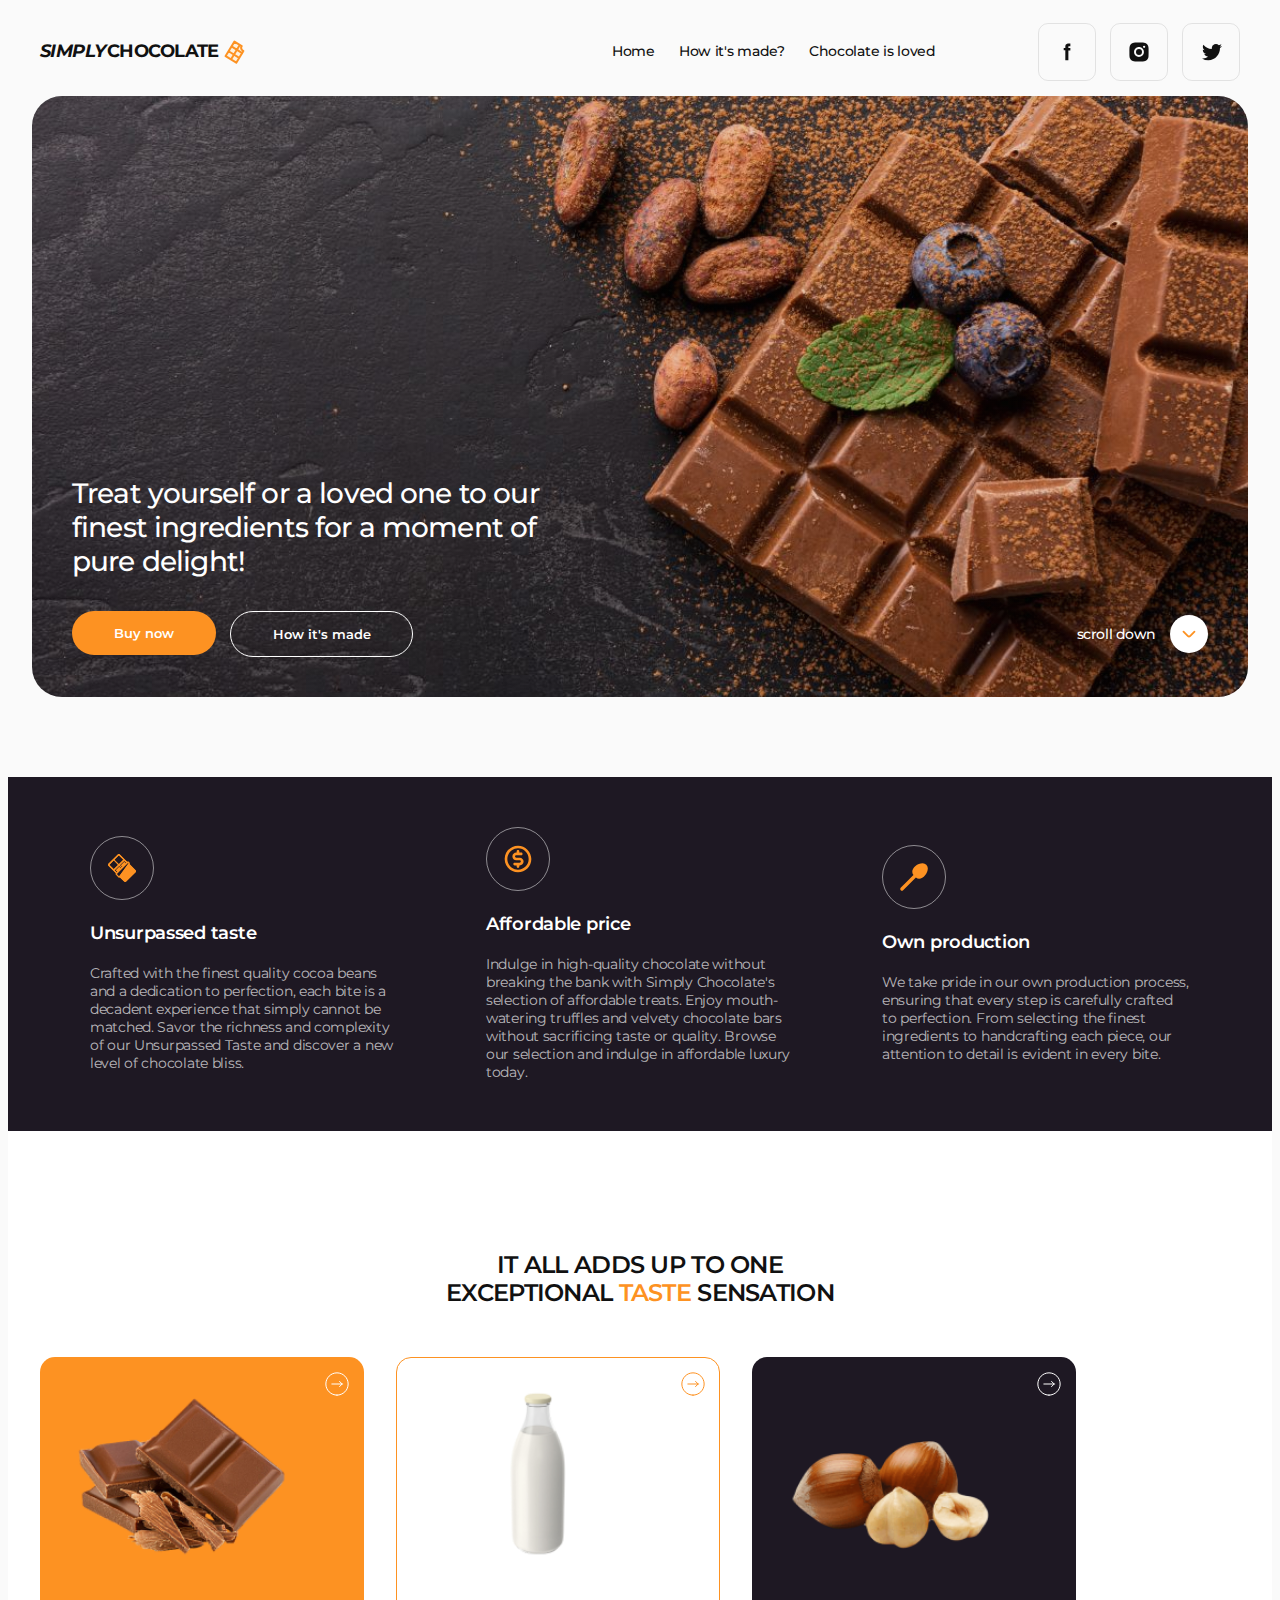
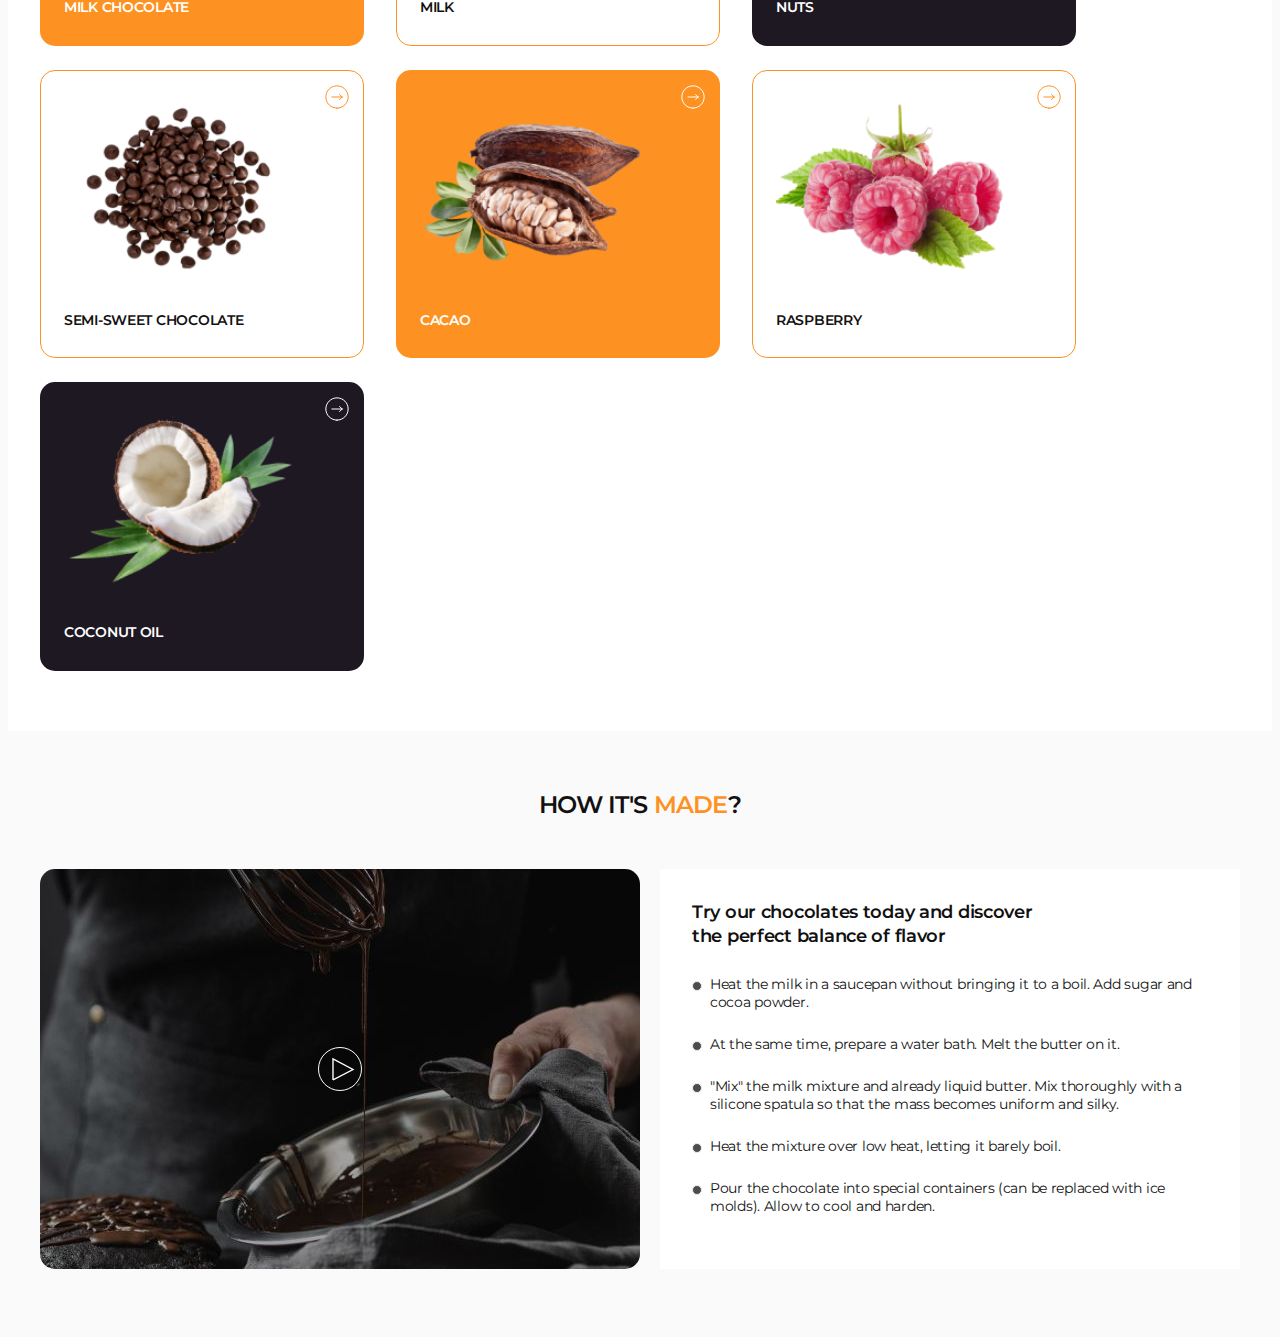
==== index.html @ 8a622598 "made section done" ====
<!DOCTYPE html>
<html lang="en">
  <head>
    <meta charset="UTF-8" />
    <meta name="viewport" content="width=device-width, initial-scale=1.0" />
    <meta
      name="description"
      content="Treat yourself or a loved one to our finest ingredients for a moment of pure delight!" />
    <link
      rel="shortcut icon"
      href="./images/chocolate.png"
      type="image/x-icon" />
    <title>Document</title>
    <link rel="preconnect" href="https://fonts.googleapis.com" />
    <link rel="preconnect" href="https://fonts.gstatic.com" crossorigin />
    <link
      href="https://fonts.googleapis.com/css2?family=Montserrat:ital,wght@0,400;0,500;0,600;0,700;1,700&family=Raleway:wght@700&family=Roboto:wght@400;500;700&display=swap"
      rel="stylesheet" />
    <link
      rel="stylesheet"
      href="https://cdnjs.cloudflare.com/ajax/libs/modern-normalize/2.0.0/modern-normalize.min.css"
      integrity="sha512-4xo8blKMVCiXpTaLzQSLSw3KFOVPWhm/TRtuPVc4WG6kUgjH6J03IBuG7JZPkcWMxJ5huwaBpOpnwYElP/m6wg=="
      crossorigin="anonymous"
      referrerpolicy="no-referrer" />
    <link rel="stylesheet" href="./css/styles.css" />
  </head>
  <body>
    <!-- Header -->
    <header>
      <div class="header container">
        <nav class="nav">
          <a href="./index.html" class="logo">
            <span class="logo-accent">SIMPLY</span> CHOCOLATE
            <svg class="logo-icon" width="24" height="24">
              <use href="./images/icons.svg#icon-logo"></use>
            </svg>
          </a>

          <ul class="nav-list">
            <li class="nav-item">
              <a class="nav-link" href="./index.html">Home</a>
            </li>
            <li class="nav-item">
              <a class="nav-link" href="#made">How it's made?</a>
            </li>
            <li class="nav-item">
              <a class="nav-link" href="#reviews">Chocolate is loved</a>
            </li>
          </ul>
        </nav>
        <button
          class="burger-btn"
          type="button"
          aria-label="Mobile menu button">
          <svg class="burger-icon" width="28" height="28">
            <use href="./images/icons.svg#icon-burger"></use>
          </svg>
        </button>
        <ul class="nav-socials">
          <li class="socials-item">
            <a class="socials-link" href="http://facebook.com" target="_blank">
              <svg class="socials-icon" width="24" height="24">
                <use href="./images/icons.svg#icon-facebook"></use>
              </svg>
            </a>
          </li>
          <li class="socials-item">
            <a class="socials-link" href="http://instagram.com" target="_blank"
              ><svg class="socials-icon" width="24" height="24">
                <use href="./images/icons.svg#icon-instagram"></use>
              </svg>
            </a>
          </li>
          <li class="socials-item">
            <a class="socials-link" href="http://x.com" target="_blank"
              ><svg class="socials-icon" width="24" height="24">
                <use href="./images/icons.svg#icon-twitter"></use>
              </svg>
            </a>
          </li>
        </ul>
      </div>
    </header>

    <!-- Main content -->
    <main>
      <!-- Hero section -->
      <section class="hero">
        <div class="hero-container container">
          <h1 class="hero-title">
            Treat yourself or a loved one to our finest ingredients for a moment
            of pure delight!
          </h1>
          <div class="hero-buttons-wrapper">
            <ul class="buttons-list">
              <li>
                <button class="orange-button" type="button">Buy now</button>
              </li>
              <li>
                <button class="grey-button" type="button">How it's made</button>
              </li>
            </ul>
            <button class="scroll-button" type="button">
              scroll down
              <span class="scroll-down-icon">
                <svg class="icon-arrow" width="22" height="22">
                  <use
                    href="./images/icons.svg#icon-fi-rr-angle-small-left"></use>
                </svg>
              </span>
            </button>
          </div>
        </div>
      </section>
      <!-- Benefits -->
      <section class="benefits">
        <div class="container">
          <h2 class="visually-hidden">Benefits</h2>
          <ul class="benefits-list">
            <li class="benefits-item">
              <div class="benefits-wrapper">
                <svg class="benefits-icon" width="32" height="32">
                  <use href="./images/icons.svg#icon-chocolate"></use>
                </svg>
              </div>
              <h3 class="benefits-title">Unsurpassed taste</h3>
              <p class="benefits-text">
                Crafted with the finest quality cocoa beans and a dedication to
                perfection, each bite is a decadent experience that simply
                cannot be matched. Savor the richness and complexity of our
                Unsurpassed Taste and discover a new level of chocolate bliss.
              </p>
            </li>
            <li class="benefits-item">
              <div class="benefits-wrapper">
                <svg class="benefits-icon" width="32" height="32">
                  <use href="./images/icons.svg#icon-coin"></use>
                </svg>
              </div>
              <h3 class="benefits-title">Affordable price</h3>
              <p class="benefits-text">
                Indulge in high-quality chocolate without breaking the bank with
                Simply Chocolate's selection of affordable treats. Enjoy
                mouth-watering truffles and velvety chocolate bars without
                sacrificing taste or quality. Browse our selection and indulge
                in affordable luxury today.
              </p>
            </li>
            <li class="benefits-item">
              <div class="benefits-wrapper">
                <svg class="benefits-icon" width="32" height="32">
                  <use href="./images/icons.svg#icon-spoon"></use>
                </svg>
              </div>
              <h3 class="benefits-title">Own production</h3>
              <p class="benefits-text">
                We take pride in our own production process, ensuring that every
                step is carefully crafted to perfection. From selecting the
                finest ingredients to handcrafting each piece, our attention to
                detail is evident in every bite.
              </p>
            </li>
          </ul>
        </div>
      </section>
      <!-- Ingridients -->
      <section class="ingridients section">
        <div class="container">
          <h2 class="section-title">
            It all adds up to one exceptional
            <span class="accent">taste</span> sensation
          </h2>
          <ul class="ingridients-list">
            <li class="ingridients-item">
              <svg class="arrow-icon" width="24" height="24">
                <use href="./images/icons.svg#icon-arrow"></use>
              </svg>
              <picture>
                <source
                  media="(min-width: 1200px)"
                  srcset="
                    ./images/ingridients/img-1_desk.png    1x,
                    ./images/ingridients/img-1_desk@2x.png 2x
                  " />
                <source
                  media="(max-width: 1199px)"
                  srcset="
                    ./images/ingridients/img-1_mob_tab.png    1x,
                    ./images/ingridients/img-1_mob_tab@2x.png 2x
                  " />
                <img
                  class="ingridients-img"
                  src="./images/ingridients/img-1_mob_tab.png"
                  width="236"
                  height="176"
                  alt="milk-chocolate" />
              </picture>
              <p class="ingridients-text">MILK CHOCOLATE</p>
            </li>

            <li class="ingridients-item">
              <svg class="arrow-icon" width="24" height="24">
                <use href="./images/icons.svg#icon-arrow"></use>
              </svg>
              <picture>
                <source
                  media="(min-width: 1200px)"
                  srcset="
                    ./images/ingridients/img-2_desk.png    1x,
                    ./images/ingridients/img-2_desk@2x.png 2x
                  " />
                <source
                  media="(max-width: 1199px)"
                  srcset="
                    ./images/ingridients/img-2_mob_tab.png    1x,
                    ./images/ingridients/img-2_mob_tab@2x.png 2x
                  " />
                <img
                  class="ingridients-img"
                  src="./images/ingridients/img-2_mob_tab.png"
                  width="236"
                  height="176"
                  alt="milk" />
              </picture>
              <p class="ingridients-text">MILK</p>
            </li>

            <li class="ingridients-item">
              <svg class="arrow-icon" width="24" height="24">
                <use href="./images/icons.svg#icon-arrow"></use>
              </svg>
              <picture>
                <source
                  media="(min-width: 1200px)"
                  srcset="
                    ./images/ingridients/img-3_desk.png    1x,
                    ./images/ingridients/img-3_desk@2x.png 2x
                  " />
                <source
                  media="(max-width: 1199px)"
                  srcset="
                    ./images/ingridients/img-3_mob_tab.png    1x,
                    ./images/ingridients/img-3_mob_tab@2x.png 2x
                  " />
                <img
                  class="ingridients-img"
                  src="./images/ingridients/img-3_mob_tab.png"
                  width="236"
                  height="176"
                  alt="nuts" />
              </picture>
              <p class="ingridients-text">NUTS</p>
            </li>

            <li class="ingridients-item">
              <svg class="arrow-icon" width="24" height="24">
                <use href="./images/icons.svg#icon-arrow"></use>
              </svg>
              <picture>
                <source
                  media="(min-width: 1200px)"
                  srcset="
                    ./images/ingridients/img-4_desk.png    1x,
                    ./images/ingridients/img-4_desk@2x.png 2x
                  " />
                <source
                  media="(max-width: 1199px)"
                  srcset="
                    ./images/ingridients/img-4_mob_tab.png    1x,
                    ./images/ingridients/img-4_mob_tab@2x.png 2x
                  " />
                <img
                  class="ingridients-img"
                  src="./images/ingridients/img-4_mob_tab.png"
                  width="236"
                  height="176"
                  alt="semi-sweet-chocolate" />
              </picture>
              <p class="ingridients-text">SEMI-SWEET CHOCOLATE</p>
            </li>

            <li class="ingridients-item">
              <svg class="arrow-icon" width="24" height="24">
                <use href="./images/icons.svg#icon-arrow"></use>
              </svg>
              <picture>
                <source
                  media="(min-width: 1200px)"
                  srcset="
                    ./images/ingridients/img-5_desk.png    1x,
                    ./images/ingridients/img-5_desk@2x.png 2x
                  " />
                <source
                  media="(max-width: 1199px)"
                  srcset="
                    ./images/ingridients/img-5_mob_tab.png    1x,
                    ./images/ingridients/img-5_mob_tab@2x.png 2x
                  " />
                <img
                  class="ingridients-img"
                  src="./images/ingridients/img-5_mob_tab.png"
                  width="236"
                  height="176"
                  alt="cacao" />
              </picture>
              <p class="ingridients-text">CACAO</p>
            </li>

            <li class="ingridients-item">
              <svg class="arrow-icon" width="24" height="24">
                <use href="./images/icons.svg#icon-arrow"></use>
              </svg>
              <picture>
                <source
                  media="(min-width: 1200px)"
                  srcset="
                    ./images/ingridients/img-6_desk.png    1x,
                    ./images/ingridients/img-6_desk@2x.png 2x
                  " />
                <source
                  media="(max-width: 1199px)"
                  srcset="
                    ./images/ingridients/img-6_mob_tab.png    1x,
                    ./images/ingridients/img-6_mob_tab@2x.png 2x
                  " />
                <img
                  class="ingridients-img"
                  src="./images/ingridients/img-6_mob_tab.png"
                  width="236"
                  height="176"
                  alt="raspberry" />
              </picture>
              <p class="ingridients-text">RASPBERRY</p>
            </li>

            <li class="ingridients-item">
              <svg class="arrow-icon" width="24" height="24">
                <use href="./images/icons.svg#icon-arrow"></use>
              </svg>
              <picture>
                <source
                  media="(min-width: 1200px)"
                  srcset="
                    ./images/ingridients/img-7_desk.png    1x,
                    ./images/ingridients/img-7_desk@2x.png 2x
                  " />
                <source
                  media="(max-width: 1199px)"
                  srcset="
                    ./images/ingridients/img-7_mob_tab.png    1x,
                    ./images/ingridients/img-7_mob_tab@2x.png 2x
                  " />
                <img
                  class="ingridients-img"
                  src="./images/ingridients/img-7_mob_tab.png"
                  width="236"
                  height="176"
                  alt="coconut-oil" />
              </picture>
              <p class="ingridients-text">COCONUT OIL</p>
            </li>
          </ul>
        </div>
      </section>
      <!-- How it's made -->
      <section class="made section" id="made">
        <div class="container">
          <h2 class="section-title">
            HOW IT'S <span class="accent">MADE</span>?
          </h2>
          <div class="made-wrapper">
            <div class="made-left-side">
              <picture>
                <source
                  media="(min-width: 1200px)"
                  srcset="
                    ./images/made/image_desk.jpg    1x,
                    ./images/made/image_desk@2x.jpg 2x
                  " />
                <source
                  media="(min-width: 768px)"
                  srcset="
                    ./images/made/image_tab.jpg    1x,
                    ./images/made/image_tab@2x.jpg 2x
                  " />
                <source
                  media="(max-width: 767px)"
                  srcset="
                    ./images/made/image_mob.jpg    1x,
                    ./images/made/image_mob@2x.jpg 2x
                  " />
                <img
                  class="made-img"
                  src="./images/made/image_tab.jpg"
                  alt="pastry-chef-preparing-chocolate-in-the-metal-bowl"
                  width="614"
                  height="400" />
              </picture>

              <button class="made-btn" type="button">
                <svg class="play-icon" width="44" height="44">
                  <use href="./images/icons.svg#icon-play"></use>
                </svg>
              </button>
            </div>
            <div class="made-right-side">
              <h3 class="made-subtitle">
                Try our chocolates today and discover the perfect balance of
                flavor
              </h3>
              <ul class="made-list">
                <li class="made-item">
                  Heat the milk in a saucepan without bringing it to a boil. Add
                  sugar and cocoa powder.
                </li>
                <li class="made-item">
                  At the same time, prepare a water bath. Melt the butter on it.
                </li>
                <li class="made-item">
                  "Mix" the milk mixture and already liquid butter. Mix
                  thoroughly with a silicone spatula so that the mass becomes
                  uniform and silky.
                </li>
                <li class="made-item">
                  Heat the mixture over low heat, letting it barely boil.
                </li>
                <li class="made-item">
                  Pour the chocolate into special containers (can be replaced
                  with ice molds). Allow to cool and harden.
                </li>
              </ul>
            </div>
          </div>
        </div>
      </section>
      <!-- Products -->
      <!-- <section class="products section">
        <div class="container">
          <h2 class="section-title">
            OUR <span class="accent">PRODUCTS</span>
          </h2>
          <ul class="products-list">
            <li class="products-item">
              <img
                class="products-img"
                src="./images/products/img-1.jpg"
                width="230"
                height="201"
                alt="orange-chocolate" />
              <div class="product-wrapper">
                <h3 class="product-name">ORANGE</h3>
                <p class="product-description">Dark chocolate</p>
                <button class="product-button" type="button">45 UAH</button>
              </div>
            </li>
            <li class="products-item">
              <img
                class="products-img"
                src="./images/products/img-2.jpg"
                width="230"
                height="201"
                alt="apple-and-cranberry-chocolate" />
              <div class="product-wrapper">
                <h3 class="product-name">APPLE&CRANBERRY</h3>
                <p class="product-description">Milk chocolate</p>
                <button class="product-button" type="button">50 UAH</button>
              </div>
            </li>
            <li class="products-item">
              <img
                class="products-img"
                src="./images/products/img-3.jpg"
                width="230"
                height="201"
                alt="lime-and-sea-salt-chocolate" />
              <div class="product-wrapper">
                <h3 class="product-name">LIME&SEA SALT</h3>
                <p class="product-description">Dark chocolate</p>
                <button class="product-button" type="button">66 UAH</button>
              </div>
            </li>
            <li class="products-item">
              <img
                class="products-img"
                src="./images/products/img-4.jpg"
                width="230"
                height="201"
                alt="pineapple-chocolate" />
              <div class="product-wrapper">
                <h3 class="product-name">PINEAPLE</h3>
                <p class="product-description">Dark chocolate</p>
                <button class="product-button" type="button">54 UAH</button>
              </div>
            </li>
            <li class="products-item">
              <img
                class="products-img"
                src="./images/products/img-5.jpg"
                width="230"
                height="201"
                alt="classic-chocolate" />
              <div class="product-wrapper">
                <h3 class="product-name">CLASSIC</h3>
                <p class="product-description">Milk chocolate</p>
                <button class="product-button" type="button">45 UAH</button>
              </div>
            </li>
            <li class="products-item">
              <img
                class="products-img"
                src="./images/products/img-6.jpg"
                width="230"
                height="201"
                alt="honey-chocolate" />
              <div class="product-wrapper">
                <h3 class="product-name">HONEY</h3>
                <p class="product-description">Milk chocolate</p>
                <button class="product-button" type="button">50 UAH</button>
              </div>
            </li>
            <li class="products-item">
              <img
                class="products-img"
                src="./images/products/img-7.jpg"
                width="230"
                height="201"
                alt="roasted-fruits-chocolate" />
              <div class="product-wrapper">
                <h3 class="product-name">ROASTED FRUITS</h3>
                <p class="product-description">Dark chocolate</p>
                <button class="product-button" type="button">66 UAH</button>
              </div>
            </li>
            <li class="products-item">
              <img
                class="products-img"
                src="./images/products/img-8.jpg"
                width="230"
                height="201"
                alt="classic-white-chocolate" />
              <div class="product-wrapper">
                <h3 class="product-name">CLASSIC</h3>
                <p class="product-description">White chocolate</p>
                <button class="product-button" type="button">54 UAH</button>
              </div>
            </li>
          </ul>
        </div>
      </section> -->
      <!-- Top sellers -->
      <!-- <section class="bestsellers section">
        <div class="container">
          <h2 class="section-title"><span class="accent">Top</span> sellers</h2>
          <ul class="bestsellers-list">
            <li class="bestsellers-item">
              <div class="bestsellers-thumb">
                <img
                  class="bestsellers-img"
                  src="./images/top-sellers/img-1.jpg"
                  width="368"
                  height="464"
                  alt="chocolate-with-nuts" />
                <p class="overlay">
                  Chocolate with nuts is a delectable combination that brings
                  together the smoothness of chocolate and the crunchiness of
                  nuts. Whether it's milk chocolate, dark chocolate, or white
                  chocolate, the addition of nuts adds a whole new dimension of
                  flavor and texture.
                </p>
              </div>
              <h3 class="bestsellers-name">CHOCOLATE WITH NUTS</h3>
            </li>
            <li class="bestsellers-item">
              <div class="bestsellers-thumb">
                <img
                  class="bestsellers-img"
                  src="./images/top-sellers/img-2.jpg"
                  width="368"
                  height="464"
                  alt="chocolate-with-fruits" />
                <p class="overlay">
                  Chocolate with fruit is an unbeatable combination of two of
                  the tastiest things in the world. This dessert combines
                  delicate and aromatic chocolate with fresh and juicy fruits,
                  creating a true poetry of taste.
                </p>
              </div>
              <h3 class="bestsellers-name">CHOCOLATE WITH FRUITS</h3>
            </li>
            <li class="bestsellers-item">
              <div class="bestsellers-thumb">
                <img
                  class="bestsellers-img"
                  src="./images/top-sellers/img-3.jpg"
                  width="368"
                  height="464"
                  alt="dark-chocolate" />
                <p class="overlay">
                  Dark chocolate is a rich and indulgent treat that is beloved
                  by many chocolate enthusiasts. It is made from cocoa beans,
                  which are roasted, ground, and then processed to produce
                  chocolate liquor. Dark chocolate contains a higher percentage
                  of cocoa solids compared to milk chocolate.
                </p>
              </div>
              <h3 class="bestsellers-name">DARK CHOCOLATE</h3>
            </li>
          </ul>
        </div>
      </section> -->
      <!-- Reviews -->
      <!-- <section class="reviews section" id="reviews">
        <div class="container">
          <h2 class="section-title">
            <span class="accent">Chocolate</span> is loved
          </h2>
          <ul class="reviews-list">
            <li class="reviews-item">
              <img
                class="reviews-avatar"
                src="./images/reviews/img-1.png"
                width="80"
                height="80"
                alt="victoria-dobrzhanska" />
              <h3 class="reviews-name">Victoria Dobrzhanska</h3>
              <p class="reviews-text">
                I love this chocolate bar. Perfect combination of light crispy
                wafer, covered in a thin layer chocolate.
              </p>
            </li>
            <li class="reviews-item">
              <img
                class="reviews-avatar"
                src="./images/reviews/img-2.png"
                width="80"
                height="80"
                alt="nazar-babenko" />
              <h3 class="reviews-name">Nazar Babenko</h3>
              <p class="reviews-text">
                This chocolate confection is a delight! A delight! The wafer is
                light and crisp, the hazelnut cream is smooth, and the chocolate
                is good.
              </p>
            </li>
            <li class="reviews-item">
              <img
                class="reviews-avatar"
                src="./images/reviews/img-3.png"
                width="80"
                height="80"
                alt="olena-kampusch" />
              <h3 class="reviews-name">Olena Kampusch</h3>
              <p class="reviews-text">
                Chocolate is a family favourite treat. Love the delicious smooth
                chocolate and the creaminess inside. The wafer is soft but
                crunchy.
              </p>
            </li>
          </ul>
          <button class="reviews-button" type="button">Leave a review</button>
        </div>
      </section> -->
    </main>

    <!-- Footer -->
    <!-- <footer class="footer">
      <div class="container">
        <div class="footer-wrapper">
          <p class="footer-slogan">
            <span class="accent">Chocolate</span> a delicious cure for a bad day
          </p>
          <div class="footer-socials-wrapper">
            <p class="footer-socials">Social networks</p>
            <ul class="footer-socials-list">
              <li class="footer-socials-item">
                <a
                  class="footer-socials-link"
                  href="http://facebook.com"
                  target="_blank">
                  <svg class="socials-icon" width="24" height="24">
                    <use href="./images/icons.svg#icon-facebook"></use>
                  </svg>
                </a>
              </li>
              <li class="footer-socials-item">
                <a
                  class="footer-socials-link"
                  href="http://instagram.com"
                  target="_blank">
                  <svg class="socials-icon" width="24" height="24">
                    <use href="./images/icons.svg#icon-instagram"></use>
                  </svg>
                </a>
              </li>
              <li class="footer-socials-item">
                <a
                  class="footer-socials-link"
                  href="http://x.com"
                  target="_blank">
                  <svg class="socials-icon" width="24" height="24">
                    <use href="./images/icons.svg#icon-twitter"></use>
                  </svg>
                </a>
              </li>
            </ul>
          </div>
          <address class="footer-address">
            <p class="footer-contacts">Contact us</p>
            <ul class="footer-contacts-list">
              <li class="footer-contacts-item">
                <a class="footer-address-link" href="tel:+380684439426"
                  >+380 (68) 443-94-26</a
                >
              </li>
              <li class="footer-contacts-item">
                <a
                  class="footer-address-link"
                  href="mailto:simplychoc@gmail.com"
                  >simplychoc@gmail.com</a
                >
              </li>
            </ul>
          </address>
        </div>
        <div class="footer-menu-wrapper">
          <ul class="footer-menu">
            <li class="footer-menu-item">
              <a class="footer-menu-link" href="./index.html">Home</a>
            </li>
            <li class="footer-menu-item">
              <a class="footer-menu-link" href="#made">How it's made?</a>
            </li>
            <li class="footer-menu-item">
              <a class="footer-menu-link" href="#reviews">Chocolate is loved</a>
            </li>
          </ul>

          <div class="subscribe-wrapper">
            <form class="subscribe-form">
              <label class="subsribe-label">
                <input
                  class="subscribe-input"
                  type="email"
                  name="email"
                  placeholder="Enter your email" />
              </label>
              <button class="subscribe-btn" type="submit">Subscribe</button>
            </form>
          </div>
        </div>
      </div>
    </footer> -->

    <!-- Modal -->
    <div class="backdrop">
      <div class="modal">
        <button class="close-btn" type="button">
          <svg class="icon-close" width="14" height="14">
            <use href="./images/icons.svg#icon-close"></use>
          </svg>
        </button>
        <p class="modal-title">
          LEAVE A REVIEW ABOUT <span class="accent">OUR CHOCOLATE</span>
        </p>
        <form class="review-form" name="review-form">
          <div class="input-wrapper">
            <label class="input-label" for="user-name">Name</label>
            <div class="input">
              <input
                class="input-field"
                type="text"
                name="user-name"
                id="user-name"
                required
                minlength="3"
                placeholder="&nbsp;" />
              <svg class="input-icon" width="24" height="24">
                <use href="./images/icons.svg#icon-user"></use>
              </svg>
            </div>
          </div>
          <div class="input-wrapper">
            <label class="input-label" for="user-email">Email</label>
            <div class="input">
              <input
                class="input-field"
                type="email"
                name="user-email"
                id="user-email"
                required
                minlength="5"
                placeholder="&nbsp;" />
              <svg class="input-icon" width="24" height="24">
                <use href="./images/icons.svg#icon-mail"></use>
              </svg>
            </div>
          </div>
          <div class="input-wrapper">
            <label class="input-label" for="user-phone">Phone number</label>
            <div class="input">
              <input
                class="input-field"
                type="tel"
                name="user-phone"
                id="user-phone"
                required
                maxlength="12"
                placeholder="&nbsp;" />
              <svg class="input-icon" width="24" height="24">
                <use href="./images/icons.svg#icon-phone"></use>
              </svg>
            </div>
          </div>
          <div class="input-wrapper">
            <label class="input-label" for="user-comment">Comment</label>
            <textarea
              class="textarea"
              name="user-comment"
              id="user-comment"
              placeholder="Enter text"></textarea>
          </div>
          <div class="checkbox-wrapper">
            <input
              class="checkbox visually-hidden"
              id="user-privacy"
              vlaue="true"
              name="user-privacy"
              type="checkbox" />
            <label class="checkbox-label" for="user-privacy">
              <span class="checkbox-icon">
                <svg class="icon-tick" width="10" height="9">
                  <use href="./images/icons.svg#icon-tick"></use>
                </svg>
              </span>
              I accept the terms and conditions of the
              <a href="" class="privacy-link">Privacy Policy</a>
            </label>
          </div>
          <button class="send-btn" type="submit">Send</button>
        </form>
      </div>
    </div>

    <!-- Mobile menu -->
    <div class="mobile-menu">
      <button class="menu-close-btn" type="button">
        <svg class="menu-icon-close" width="14" height="14">
          <use href="./images/icons.svg#icon-close"></use>
        </svg>
      </button>

      <ul class="menu-nav-list">
        <li class="menu-nav-item active">
          <a class="menu-nav-link" href="./index.html">Home</a>
        </li>
        <li class="menu-nav-item">
          <a class="menu-nav-link" href="#made">How it's made?</a>
        </li>
        <li class="menu-nav-item">
          <a class="menu-nav-link" href="#reviews">Chocolate is loved</a>
        </li>
      </ul>
      <ul class="menu-socials">
        <li class="menu-socials-item">
          <a
            class="menu-socials-link"
            href="http://facebook.com"
            target="_blank">
            <svg class="menu-socials-icon" width="24" height="24">
              <use href="./images/icons.svg#icon-facebook"></use>
            </svg>
          </a>
        </li>
        <li class="menu-socials-item">
          <a
            class="menu-socials-link"
            href="http://instagram.com"
            target="_blank"
            ><svg class="menu-socials-icon" width="24" height="24">
              <use href="./images/icons.svg#icon-instagram"></use>
            </svg>
          </a>
        </li>
        <li class="menu-socials-item">
          <a class="menu-socials-link" href="http://x.com" target="_blank"
            ><svg class="menu-socials-icon" width="24" height="24">
              <use href="./images/icons.svg#icon-twitter"></use>
            </svg>
          </a>
        </li>
      </ul>
    </div>

    <script src="./js/main.js"></script>
  </body>
</html>
---- css/styles.css ----
/* #region Basic styles */
body {
  font-family: 'Montserrat', sans-serif;
  font-size: 14px;
  color: #111;
  background-color: #fafafa;
  letter-spacing: -0.02em;
}

.container {
  max-width: 375px;
  padding-left: 20px;
  padding-right: 20px;
  margin-left: auto;
  margin-right: auto;
}

@media only screen and (min-width: 768px) {
  .container {
    max-width: 768px;
    padding: 0 32px;
  }
}

@media only screen and (min-width: 1200px) {
  .container {
    max-width: 1200px;
  }
}

ul,
ol {
  list-style-type: none;
  margin: 0;
  padding: 0;
}

h1,
h2,
h3,
h4,
h5,
h6,
p {
  margin: 0;
}

a {
  color: currentColor;
  text-decoration: none;
}

.section {
  padding-top: 40px;
  padding-bottom: 40px;
}

@media only screen and (min-width: 768px) {
  .section {
    padding-top: 50px;
    padding-bottom: 50px;
  }
}

@media only screen and (min-width: 1200px) {
  .section {
    padding-top: 60px;
    padding-bottom: 60px;
  }
}

.section-title {
  max-width: 283px;
  margin-left: auto;
  margin-right: auto;
  margin-bottom: 32px;
  text-align: center;
  font-size: 20px;
  font-weight: 600;
  line-height: 1.2;
  letter-spacing: -0.03em;
  text-transform: uppercase;
}

@media only screen and (min-width: 768px) {
  .section-title {
    max-width: 412px;
    margin-left: auto;
    margin-right: auto;
    margin-bottom: 50px;
    text-align: center;
    font-size: 24px;
    font-weight: 600;
    line-height: 1.17;
    letter-spacing: -0.03em;
    text-transform: uppercase;
  }
}

.accent {
  color: #fd9222;
}

h3 {
  font-size: 18px;
  font-weight: 600;
  line-height: 1.33;
}

button {
  padding: 0;
  font-family: inherit;
  color: currentColor;
  background-color: transparent;
  border: none;
  cursor: pointer;
}

img {
  display: block;
  max-width: 100%;
  height: auto;
}

/* #endregion */

/* #region Header */
.header {
  align-items: center;
  display: flex;
}

.nav {
  display: flex;
  align-items: center;
  margin-right: auto;
  flex-grow: 1;
}

.logo {
  display: inline-flex;
  align-items: center;
  padding-top: 20px;
  padding-bottom: 14px;
  font-size: 14px;
  font-weight: 700;
  line-height: 1.29;
  letter-spacing: 0.03em;
}

@media only screen and (min-width: 768px) {
  .logo {
    margin-right: 47px;
    padding-top: 32px;
    padding-bottom: 32px;
  }
}

@media only screen and (min-width: 1200px) {
  .logo {
    margin-right: 365px;
    font-size: 18px;
    font-weight: 700;
    line-height: 1.11;
    letter-spacing: -0.03em;
  }
}

.logo-accent {
  font-style: italic;
}

.logo-icon {
  margin-left: 4px;
}

@media only screen and (max-width: 1199.98px) {
  .logo-icon {
    width: 21px;
    height: 21px;
  }
}

.burger-btn {
  display: flex;
  justify-content: center;
  align-items: center;
  margin-left: auto;
  width: 28px;
  height: 28px;
  padding: 0;
  color: #111111;
  background-color: transparent;
  cursor: pointer;
}

@media screen and (min-width: 768px) {
  .burger-btn {
    display: none;
  }
}

.burger-icon {
  stroke: currentColor;
}

.nav-list {
  display: flex;
  align-items: center;
  gap: 24px;
}

@media only screen and (max-width: 767.98px) {
  .nav-list {
    display: none;
  }
}

@media only screen and (min-width: 768px) and (max-width: 1200px) {
  .nav-list {
    gap: 20px;
  }
}

.nav-link {
  display: block;
  padding-top: 32px;
  padding-bottom: 32px;
  font-size: 14px;
  font-weight: 500;
  line-height: 1.14;
  letter-spacing: -0.02em;
  transition: color 300ms ease-in-out;
}

.nav-link:hover,
.nav-link:focus {
  color: #fd9222;
}

@media (hover: hover) {
  .nav-link: hover {
    color: #fd9222;
  }
}

@media not (hover: hover) {
  .nav-link:active {
    color: #fd9222;
  }
}

.nav-socials {
  display: flex;
  align-items: center;
  justify-content: space-between;
  gap: 14px;
}

@media only screen and (max-width: 767.98px) {
  .nav-socials {
    display: none;
  }
}

.socials-link {
  display: flex;
  justify-content: center;
  align-items: center;
  width: 40px;
  height: 40px;
  padding: 8px;
  border-radius: 10px;
  border: 1px solid rgba(17, 17, 17, 0.1);
  color: #111111;
  transition: color 300ms ease-in-out, border-color 300ms ease-in-out;
}

.socials-link:hover,
.socials-link:focus {
  color: #fd9222;
  border-color: rgba(253, 146, 34, 0.1);
}

@media (hover: hover) {
  .socials-link: hover {
    color: #fd9222;
    border-color: rgba(253, 146, 34, 0.1);
  }
}

@media not (hover: hover) {
  .socials-link:active {
    color: #fd9222;
    border-color: rgba(253, 146, 34, 0.1);
  }
}

.socials-icon {
  fill: currentColor;
}

/* #endregion */

/* #region Hero */
.hero {
  padding-bottom: 80px;
}

@media only screen and (min-width: 768px) and (max-width: 1167.98px) {
  .hero {
    padding-bottom: 40px;
  }
}

.hero-container {
  max-width: 767.98px;
  width: calc(100% - 40px);
  margin-left: auto;
  margin-right: auto;
  border-radius: 30px;
  padding: 395px 20px 20px;
  background-color: rgba(17, 17, 17, 0.7);
  background-image: linear-gradient(rgba(17, 17, 17, 0.4),
      rgba(17, 17, 17, 0.1)),
    url(../images/hero/hero-bg_mob@1x.jpg);
  background-repeat: no-repeat;
  background-size: cover;
  background-position: center;
}

@media (min-device-pixel-ratio: 2),
(min-resolution: 192dpi),
(min-resolution: 2dppx) {
  .hero-container {
    background-image: linear-gradient(rgba(17, 17, 17, 0.4),
        rgba(17, 17, 17, 0.1)),
      url(../images/hero/hero-bg_mob@2x.jpg);
  }
}

  @media only screen and (min-width: 768px) {
    .hero-container {
      max-width: 1199.98px;
      width: calc(100% - 64px);
      padding: 671px 40px 40px;
      background-image: linear-gradient(rgba(17, 17, 17, 0.4),
          rgba(17, 17, 17, 0.4)),
        url(../images/hero/hero-bg_tab.jpg);
    }

    @media (min-device-pixel-ratio: 2),
    (min-resolution: 192dpi),
    (min-resolution: 2dppx) {
      .hero-container {
        background-image: linear-gradient(rgba(17, 17, 17, 0.4),
            rgba(17, 17, 17, 0.4)),
          url(../images/hero/hero-bg_tab@2x.jpg);
      }
    }
  }

  @media only screen and (min-width: 1200px) {
    .hero-container {
      width: 1136px;
      padding: 381px 40px 40px;
      background-image: linear-gradient(rgba(17, 17, 17, 0.1),
          rgba(17, 17, 17, 0.1)),
        url(../images/hero/hero-bg_desk.jpg);
    }

    @media (min-device-pixel-ratio: 2),
    (min-resolution: 192dpi),
    (min-resolution: 2dppx) {
      .hero-container {
        background-image: linear-gradient(rgba(17, 17, 17, 0.1),
            rgba(17, 17, 17, 0.1)),
          url(../images/hero/hero-bg_desk@2x.jpg);
      }
    }
  }

  .hero-title {
    width: 293px;
    margin-bottom: 32px;
    color: #fff;
    font-size: 20px;
    font-weight: 500;
    line-height: 1.20;
    letter-spacing: -0.03em;
  }

  @media only screen and (min-width: 768px) {
    .hero-title {
      width: 484px;
      margin-bottom: 32px;
      color: #fff;
      font-size: 28px;
      font-weight: 500;
      line-height: 1.21;
      letter-spacing: -0.03em;
    }
  }

  .hero-buttons-wrapper {
    display: flex;
    flex-direction: column;
    gap: 32px;
  }

  @media only screen and (min-width: 768px) {
    .hero-buttons-wrapper {
      flex-direction: row;
      justify-content: space-between;
    }
  }

  .buttons-list {
    display: flex;
  }

  .orange-button {
    border-radius: 100px;
    min-width: 120px;
    padding: 12px 28px;
    margin-right: 14px;
    color: #fff;
    font-weight: 600;
    background-color: #fd9222;
    transition: color 300ms ease-in-out, background-color 300ms ease-in-out;
  }

  @media only screen and (min-width: 768px) {
    .orange-button {
      padding: 14px 40px;
      min-width: 144px;
    }
  }

  .orange-button:hover,
  .orange-button:focus {
    color: #fd9222;
    background-color: #fcf1e0;
  }

  @media (hover: hover) {
    .orange-button: hover {
      color: #fd9222;
      background-color: #fcf1e0;
    }
  }

  @media not (hover: hover) {
    .orange-button:active {
      color: #fd9222;
      background-color: #fcf1e0;
    }
  }

  .grey-button {
    border-radius: 100px;
    border: 1px solid #fff;
    min-width: 159px;
    padding: 12px 28px;
    color: #fff;
    font-weight: 600;
    background-color: transparent;
    transition: color 300ms ease-in-out, border-color 300ms ease-in;
  }

  @media only screen and (min-width: 768px) {
    .grey-button {
      padding: 14px 40px;
      min-width: 183px;
    }
  }

  .grey-button:hover,
  .grey-button:focus {
    color: #fd9222;
    border-color: #fd9222;
  }

  @media (hover: hover) {
    .grey-button: hover {
      color: #fd9222;
      border-color: #fd9222;
    }
  }

  @media not (hover: hover) {
    .grey-button:active {
      color: #fd9222;
      border-color: #fd9222;
    }
  }

  .scroll-button {
    display: flex;
    align-items: center;
    gap: 12px;
    color: #fff;
    font-size: 12px;
    font-weight: 500;
    line-height: 1.17;
    letter-spacing: -0.03em;
    transition: color 300ms ease-in-out;
  }

  @media only screen and (min-width: 768px) {
    .scroll-button {
      display: flex;
      align-items: center;
      gap: 14px;
      color: #fff;
      font-size: 14px;
      font-weight: 500;
      line-height: 1.29;
      letter-spacing: -0.03em;
      transition: color 300ms ease-in-out;
    }
  }

  .scroll-down-icon {
    display: flex;
    width: 38px;
    height: 38px;
    border-radius: 50%;
    justify-content: center;
    align-items: center;
    background-color: #fff;
    transition: background-color 300ms ease-in-out;
  }

  @media only screen and (max-width: 767.98px) {
    .scroll-down-icon {
      width: 28px;
      height: 28px;
    }
  }

  .scroll-button:hover,
  .scroll-button:focus {
    color: #fd9222;
  }

  @media (hover: hover) {
    .scroll-button: hover {
      color: #fd9222;
    }
  }

  @media not (hover: hover) {
    .scroll-button:active {
      color: #fd9222;
    }
  }

  .icon-arrow {
    fill: #fd9222;
    transition: fill 300ms ease-in-out;
  }

  @media only screen and (max-width: 767.98px) {
    .icon-arrow {
      width: 16px;
      height: 16px;
    }
  }

  .scroll-down-icon:hover,
  .scroll-down-icon:focus {
    background-color: #fd9222;
  }

  @media (hover: hover) {
    .scroll-down-icon: hover {
      background-color: #fd9222;
    }
  }

  @media not (hover: hover) {
    .scroll-down-icon:active {
      background-color: #fd9222;
    }
  }

  .icon-arrow:hover,
  .icon-arrow:focus {
    fill: #fff;
  }

  @media (hover: hover) {
    .icon-arrow: hover {
      fill: #fff;
    }
  }

  @media not (hover: hover) {
    .icon-arrow:active {
      fill: #fff;
    }
  }

  /* #endregion */

  /* #region Benefits */
  .visually-hidden {
    position: absolute;
    width: 1px;
    height: 1px;
    margin: -1px;
    border: 0;
    padding: 0;
    white-space: nowrap;
    clip-path: inset(100%);
    clip: rect(0 0 0 0);
    overflow: hidden;
  }

  .benefits {
    background-color: #1e1823;
    padding: 50px 0;
  }

  @media only screen and (max-width: 767.98px) {
    .benefits {
      padding: 20px 0;
    }
  }

  .benefits-list {
    display: flex;
    flex-direction: column;
    justify-content: center;
    align-items: center;
    gap: 20px;
  }

  @media only screen and (min-width: 768px) {
    .benefits-list {
      flex-direction: row;
      flex-wrap: wrap;
      justify-content: flex-start;
      align-items: center;
      column-gap: 88px;
      row-gap: 44px;
    }
  }

  @media only screen and (min-width: 1200px) {
    .benefits-list {
      justify-content: center;
      column-gap: 88px;
    }
  }

  .benefits-item {
    width: 308px;
  }

  @media only screen and (max-width: 767.98px) {
    .benefits-item {
      width: 335px;
    }
  }

  .benefits-wrapper {
    display: flex;
    width: 62px;
    height: 62px;
    justify-content: center;
    align-items: center;
    border-radius: 50%;
    border: 1px solid rgba(255, 255, 255, 0.5);
    margin-bottom: 22px;
  }

  .benefits-icon {
    fill: #fd9222;
  }

  .benefits-title {
    margin-bottom: 18px;
    color: #fff;
  }

  .benefits-text {
    color: rgba(255, 255, 255, 0.70);
    line-height: normal;
    letter-spacing: -0.28px;
  }

  @media only screen and (min-width: 1200px) {
    .benefits-text {
      line-height: 1.29;
    }
  }

  /* #endregion */

  /* #region Ingridients */
  .ingridients {
    background-color: #fff;
    padding-top: 80px;
  }

  @media only screen and (min-width: 768px) {
    .ingridients {
      padding-top: 100px;
    }
  }

  @media only screen and (min-width: 1200px) {
    .ingridients {
      padding-top: 120px;
    }
  }

  .ingridients-list {
    display: flex;
    flex-direction: column;
    gap: 20px;
  }

  @media only screen and (min-width: 768px) {
    .ingridients-list {
      display: flex;
      flex-direction: row;
      flex-wrap: wrap;
      gap: 32px;
    }
  }

  @media only screen and (min-width: 1200px) {
    .ingridients-list {
      column-gap: 32px;
      row-gap: 24px;
    }
  }

  .ingridients-item {
    position: relative;
    width: 335px;
    padding: 32px 50px 28px;
    border-radius: 15px;
    border: 1px solid transparent;
    background: #fff;
  }

  @media only screen and (min-width: 768px) {
    .ingridients-item {
      width: calc((100% - 32px) / 2);
    }
  }

  @media only screen and (min-width: 1200px) {
    .ingridients-item {
      width: calc((100% - 3 * 32px) / 4);
      padding: 28px 23px;
    }
  }

  @media only screen and (max-width: 767.98px) {
    .ingridients-item:nth-child(1n+5) {
        display: none;
      }
  }
  .arrow-icon {
    position: absolute;
    top: 14px;
    right: 14px;
    fill: none;
    stroke: #fff;
  }

  .ingridients-item:nth-child(even) .arrow-icon {
    stroke: #fd9222;
  }

  .ingridients-item:nth-child(4n + 1) {
    background-color: #fd9222;
    color: #fff;
  }

  .ingridients-item:nth-child(4n + 3) {
    background-color: #1e1823;
    color: #fff;
  }

  .ingridients-item:nth-child(even) {
    border-color: #fd9222;
  }

  .ingridients-img {
    margin-bottom: 36px;
  }

  .ingridients-text {
    font-weight: 600;
    line-height: 1.29;
    letter-spacing: -0.02em;
    text-transform: uppercase;
  }

  /* #endregion */

  /* #region How it's made */
  .made {}

  .section-title {}

  .accent {}

  .made-wrapper {
    display: flex;
    flex-direction: column;
    gap: 20px;
  }

  @media only screen and (min-width: 1200px) {
  .made-wrapper {
      flex-direction: row;
    }
  }

  .made-left-side {
    display: block;
    position: relative;
    width: 335px;
    border-radius: 15px;
    overflow: hidden;
  }
  @media only screen and (min-width: 768px) {
    .made-left-side {
        width: 614px;
        margin-left: auto;
        margin-right: auto;
      }
  }
  @media only screen and (min-width: 1200px) {
    .made-left-side {
        width: 600px;
      }
  }

  .made-btn {
    position: absolute;
    top: 50%;
    left: 50%;
    transform: translateX(-50%) translateY(-50%);
    display: flex;
    justify-content: center;
    align-items: center;
  }

  .play-icon {
    fill: none;
    stroke: #fff;
  }

  .made-right-side {
    width: 335px;
    padding: 20px 14px;
    background-color: #fff;
  }

  @media only screen and (min-width: 768px) {
    .made-right-side {
        width: 614px;
        padding: 32px;
      }
  }

  @media only screen and (min-width: 1200px) {
    .made-right-side {
        width: 516px;
      }
  }

  .made-subtitle {
    width: 307px;
    margin-bottom: 20px;
  }

  @media only screen and (min-width: 768px) {
    .made-subtitle {
        width: 350px;
        margin-bottom: 28px;
      }
  }

  .made-list {}

  .made-item {
    display: flex;
    margin-bottom: 18px;
    line-height: 1.28;
  }

  @media only screen and (min-width: 1200px) {
    .made-item {
        margin-bottom: 24px;
      }
  }

  .made-item::before {
    content: '';
    display: block;
    margin-top: 5px;
    margin-right: 8px;
    width: 8px;
    height: 8px;
    flex-shrink: 0;
    background-color: #4c4c4c;
    border: 1px solid #eceded;
    border-radius: 50%;
  }

  .made-item:last-child {
    margin-bottom: 0;
  }

  /* #endregion */

  /* #region Products */
  .products {}

  .section-title {}

  .accent {}

  .products-list {
    display: flex;
    flex-wrap: wrap;
    column-gap: 18px;
    row-gap: 24px;
  }

  .products-item {
    border-radius: 15px;
    width: calc((100% - 3 * 18px) / 4);
    border: 1px solid rgba(17, 17, 17, 0.1);
    background: #fff;
    padding: 32px 20px;
  }

  .products-img {
    margin-bottom: 8px;
  }

  .product-wrapper {
    display: block;
    text-align: center;
  }

  .product-name {
    margin-bottom: 2px;
    font-size: 18px;
    font-weight: 600;
    line-height: 1.33;
    /* 133.333% */
    text-transform: uppercase;
  }

  .product-description {
    margin-bottom: 18px;
    color: rgba(17, 17, 17, 0.7);
    font-size: 12px;
    line-height: 1.17;
    /* 116.667% */
    letter-spacing: -0.02em;
  }

  .product-button {
    padding: 8px 20px;
    border-radius: 100px;
    border: 1px solid rgba(17, 17, 17, 0.1);
    background: #fafafa;
    font-weight: 600;
  }

  /* #endregion */

  /* #region Top sellers */
  .bestsellers {}

  .section-title {}

  .accent {}

  .bestsellers-list {
    display: flex;
    flex-wrap: wrap;
    gap: 16px;
  }

  .bestsellers-item {
    width: calc((100% - 2 * 16px) / 3);
    border-radius: 15px 15px 0px 0px;
    overflow: hidden;
  }

  .bestsellers-img {}

  .bestsellers-thumb {
    position: relative;
    overflow: hidden;
  }

  .overlay {
    position: absolute;
    display: flex;
    justify-content: center;
    align-items: center;
    width: 100%;
    height: 100%;
    padding: 40px;
    top: 0;
    left: 0;

    color: #fafafa;
    line-height: 1.29;

    background: linear-gradient(165deg,
        rgba(253, 253, 255, 0.1) 3.97%,
        rgba(8, 2, 21, 0) 109.76%);
    backdrop-filter: blur(7.5px);
    transform: translateY(100%);
    transition: transform 500ms ease-in;
  }

  .bestsellers-item:hover .overlay {
    transform: translateY(0);
  }

  .bestsellers-name {
    padding: 28px 0;
    border-radius: 0px 0px 15px 15px;
    border: 1px solid rgba(17, 17, 17, 0.1);
    border-top: none;
    text-align: center;
    line-height: 1.33;
    letter-spacing: -0.02em;
    text-transform: uppercase;
    background-color: #fff;
  }

  /* #endregion */

  /* #region Reviews */
  .reviews {
    padding-bottom: 120px;
  }

  .section-title {}

  .accent {}

  .reviews-list {
    display: flex;
    flex-wrap: wrap;
    gap: 28px;
    margin-bottom: 50px;
  }

  .reviews-item {
    position: relative;
    width: calc((100% - 2 * 28px) / 3);
    padding: 24px;
    padding-top: 56px;
    background-color: #fff;
    border-radius: 15px;
    border: 1px solid rgba(17, 17, 17, 0.1);
    box-shadow: 0px 9.049px 100px 0px rgba(17, 17, 17, 0.03);
  }

  .reviews-avatar {
    position: absolute;
    left: calc(50% - 40px);
    top: -42px;
    margin-bottom: 18px;
    margin-left: auto;
    margin-right: auto;
  }

  .reviews-name {
    margin-bottom: 24px;
    text-align: center;
    line-height: 1.33;
  }

  .reviews-text {
    color: rgba(17, 17, 17, 0.7);
    text-align: center;
    line-height: 1.29;
  }

  .reviews-button {
    display: block;
    border-radius: 100px;
    border: 1px solid #fd9222;
    padding: 14px 40px;
    margin-left: auto;
    margin-right: auto;
    font-size: 18px;
    font-weight: 600;
    background-color: transparent;
    transition: color 300ms ease-in-out, background-color 300ms ease-in-out;
  }

  .reviews-button:hover,
  .reviews-button:focus {
    color: #fff;
    background-color: #fd9222;
  }

  /* #endregion */

  /* #region Footer */
  .footer {
    padding: 50px 0;
    background-color: #1e1823;
  }

  .footer-wrapper {
    display: flex;
    padding-bottom: 50px;
    border-bottom: 1px solid rgba(255, 255, 255, 0.1);
  }

  .footer-slogan {
    margin-right: auto;
    width: 300px;
    color: #fff;
    font-size: 28px;
    font-weight: 500;
    line-height: 1.21;
    letter-spacing: -0.02em;
  }

  .footer-socials-wrapper {
    margin-right: 50px;
  }

  .footer-socials {
    margin-bottom: 14px;
    color: #fff;
    font-size: 14px;
    font-weight: 500;
    line-height: 1.29;
  }

  .footer-socials-list {
    display: flex;
    gap: 14px;
  }

  .footer-socials-link {
    display: flex;
    justify-content: center;
    align-items: center;
    width: 40px;
    height: 40px;
    padding: 8px;
    border-radius: 10px;
    border: 1px solid rgba(255, 255, 255, 0.1);
    color: #fff;
    transition: color 300ms ease-in-out, border-color 300ms ease-in-out;
  }

  .footer .footer-socials-link:hover,
  .footer .footer-socials-link:focus {
    color: #fd9222;
    border-color: rgba(253, 146, 34, 0.1);
  }

  .footer-address {
    font-style: normal;
  }

  .footer-contacts {
    margin-bottom: 14px;
    color: #fff;
    font-size: 14px;
    font-weight: 500;
    line-height: 1.29;
  }

  .footer-contacts-list {}

  .footer-contacts-item:not(:last-child) {
    margin-bottom: 4px;
  }

  .footer-address-link {
    color: #fff;
    text-align: center;
    line-height: 1.29;
    transition: color 300ms ease-in-out;
  }

  .footer-address-link:hover,
  .footer-address-link:focus {
    color: #fd9222;
  }

  .footer-menu-wrapper {
    padding-top: 24px;
    display: flex;
  }

  .footer-menu {
    display: flex;
    align-items: center;
    gap: 24px;
  }

  .footer-menu-item {}

  .footer-menu-link {
    display: block;
    padding: 18px 0;
    color: #fff;
    font-weight: 500;
    line-height: 1.14;
    transition: color 300ms ease-in-out;
  }

  .footer-menu-link:hover,
  .footer-menu-link:focus {
    color: #fd9222;
  }

  .subscribe-wrapper {
    margin-left: auto;
  }

  .subscribe-form {
    display: flex;
    gap: 8px;
    align-items: center;
  }

  .subsribe-label {}

  .subscribe-input {
    width: 313px;
    height: 52px;
    padding: 14px 24px;
    border-radius: 30px;
    border: 1.5px solid rgba(255, 255, 255, 0.15);
    background-color: transparent;
    color: rgba(255, 255, 255, 0.3);
    font-size: 18px;
    line-height: 1.22;
    letter-spacing: 0.02em;
    outline: transparent;
    transition: border-color 300ms ease-in-out;
  }

  .subscribe-input::placeholder {
    color: rgba(255, 255, 255, 0.3);
    font-size: 18px;
    line-height: 1.22;
    letter-spacing: 0.02em;
  }

  .subscribe-input:focus {
    border: 1.5px solid #fd9222;
    box-shadow: 0px 5.445px 5.445px 0px rgba(0, 0, 0, 0.03);
  }

  .subscribe-btn {
    display: flex;
    justify-content: center;
    align-items: center;
    min-height: 52px;
    min-width: 137px;
    padding: 17px 40px;
    color: #fff;
    font-weight: 600;
    line-height: 1.29;
    border-radius: 100px;
    background: #fd9222;
    transition: color 300ms ease-in-out, background-color 300ms ease-in-out;
  }

  .subscribe-btn:focus,
  .subscribe-btn:hover {
    color: #fd9222;
    background-color: #fcf1e0;
  }

  /* #endregion */

  /* #region Modal */
  .backdrop {
    position: fixed;
    top: 0;
    left: 0;
    width: 100%;
    height: 100%;
    background-color: rgba(46, 47, 66, 0.4);
    opacity: 0;
    visibility: hidden;
    pointer-events: none;
    transition: opacity 300ms ease-in-out, visibility 300ms ease-in-out;
  }

  .is-open {
    opacity: 1;
    visibility: visible;
    pointer-events: initial;
  }

  .modal {
    position: relative;
    top: 50%;
    left: 50%;
    transform: translate(-50%, -50%);
    padding: 40px;
    width: 517px;
    min-height: 794px;
    border-radius: 15px;
    background: #fafafa;
  }

  .close-btn {
    position: absolute;
    top: 24px;
    right: 24px;
    width: 28px;
    height: 28px;
    display: flex;
    justify-content: center;
    align-items: center;
    padding: 0;
    transition: color 300ms ease-in-out, transform 300ms ease-in-out;
    color: #111;
  }

  .icon-close {
    fill: currentColor;
    transition: fill 300ms ease-in-out, transform 500ms ease-in-out;
  }

  .close-btn:hover,
  .close-btn:focus {
    color: #fd9222;
  }

  .close-btn:hover .icon-close,
  .close-btn:focus .icon-close {
    fill: currentColor;
    transform: rotate(180deg);
  }

  .accent {}

  .modal-title {
    max-width: 298px;
    margin-bottom: 40px;
    color: #111;
    font-size: 24px;
    font-weight: 600;
    line-height: 1.17;
    letter-spacing: -0.03em;
    text-transform: uppercase;
  }

  .review-form {}

  .input-wrapper {
    margin-bottom: 18px;
  }

  .input-label {
    display: block;
    margin-bottom: 8px;
    color: rgba(64, 64, 64, 0.3);
  }

  .input {
    position: relative;
  }

  .input-field {
    min-width: 100%;
    min-height: 68px;
    padding: 22px 24px;
    padding-left: 62px;
    align-items: center;
    align-self: stretch;
    color: #404040;
    font-size: 18px;
    border-radius: 13px;
    border: 1.5px solid rgba(17, 17, 17, 0.05);
    box-shadow: 0px 5.445px 5.445px 0px rgba(0, 0, 0, 0.03);
    outline: transparent;
    transition: border-color 300ms ease-in-out;
  }

  .input-field:not(:placeholder-shown):valid {
    border-color: lightgreen;
  }

  .input-field:not(:placeholder-shown):invalid {
    border-color: red;
  }

  .input-field:not(:placeholder-shown):valid+.input-icon {
    stroke: lightgreen;
  }

  .input-field:not(:placeholder-shown):invalid+.input-icon {
    stroke: red;
  }

  .input-icon {
    position: absolute;
    top: 50%;
    left: 24px;
    transform: translateY(-50%);
    fill: transparent;
    stroke: #404040;
    transition: stroke 300ms ease-in-out;
  }

  .input-field:focus {
    border-color: #fd9222;
  }

  .input-field:focus+.input-icon {
    stroke: #fd9222;
  }

  .textarea {
    display: block;
    width: 100%;
    height: 137px;
    padding: 22px 24px;
    color: #404040;
    font-size: 18px;
    border-radius: 13px;
    border: 1.5px solid rgba(17, 17, 17, 0.05);
    resize: none;
    outline: transparent;
    transition: border-color 300ms ease-in-out;
  }

  .textarea:focus {
    border-color: #fd9222;
  }

  .textarea::placeholder {
    color: rgba(64, 64, 64, 0.3);
    font-size: 18px;
  }

  .checkbox-wrapper {
    margin-bottom: 40px;
  }

  .checkbox {}

  .checkbox-label {}

  .checkbox-icon {
    display: inline-flex;
    align-items: center;
    justify-content: center;
    width: 20px;
    height: 20px;
    margin-right: 12px;
    border-radius: 6px;
    border: 1px solid rgba(17, 17, 17, 0.14);
    transition: background-color 300ms ease-in-out, border-color 300ms ease-in-out;
  }

  .icon-tick {
    fill: transparent;
    scale: 0.3;
    transition: fill 300ms ease-in-out, scale 300ms ease-in-out;
  }

  .checkbox:checked+.checkbox-label>.checkbox-icon {
    background-color: #fd9222;
    border: transparent;
  }

  .checkbox:checked+.checkbox-label>.checkbox-icon>.icon-tick {
    fill: #fff;
    scale: 1;
  }

  .checkbox:focus+.checkbox-label>.checkbox-icon {
    border-color: #fd9222;
  }

  .privacy-link {
    color: #fd9222;
    text-decoration: underline;
  }

  .send-btn {
    min-width: 117px;
    min-height: 45px;
    padding: 14px 40px;
    color: #fff;
    font-weight: 600;
    border-radius: 100px;
    background: #fd9222;
    outline: transparent;
    transition: color 300ms ease-in-out, background-color 300ms ease-in-out;
  }

  .send-btn:hover,
  .send-btn:focus {
    color: #fd9222;
    background-color: #fcf1e0;
  }

  /* #endregion */

  /* #region Mobile menu */
  .mobile-menu {
    position: fixed;
    top: 0;
    left: 0;
    width: 100%;
    height: 100%;
    display: flex;
    flex-direction: column;
    justify-content: space-between;
    background-color: #1E1823;
    padding: 20px;
    padding-top: 136px;
    transform: translateX(-100%);
    visibility: hidden;
    transition: transform 300ms ease-in-out, visibility 300ms ease-in-out;
  }

  @media only screen and (min-width: 768px) {
    .mobile-menu {
      display: none;
    }
  }

  .mobile-menu.is-open {
    transform: translateX(0);
    overflow-y: scroll;
    visibility: visible;
  }

  .menu-close-btn {
    position: absolute;
    top: 20px;
    right: 20px;
    display: flex;
    justify-content: center;
    align-items: center;
    width: 28px;
    height: 28px;
    padding: 0;
    transition: color 300ms ease-in-out, transform 300ms ease-in-out;
    color: #fff;
  }

  .menu-icon-close {
    fill: currentColor;
    transition: fill 300ms ease-in-out, transform 500ms ease-in-out;
  }

  .menu-close-btn:hover,
  .menu-close-btn:focus {
    color: #fd9222;
  }

  .menu-close-btn:hover .menu-icon-close,
  .menu-close-btn:focus .menu-icon-close {
    fill: currentColor;
    transform: rotate(180deg);
  }

  .menu-nav-list {
    display: flex;
    flex-direction: column;
    gap: 24px;
  }

  .menu-nav-item {
    color: #FFF;
    font-weight: 500;
    line-height: 1.14;
    letter-spacing: 0.02em;
  }

  .active {
    color: #fd9222;
  }

  .menu-nav-link {}

  .menu-socials {
    display: flex;
    align-items: center;
    /* justify-content: space-between; */
    gap: 14px;
  }

  .menu-socials-link {
    display: flex;
    justify-content: center;
    align-items: center;
    width: 40px;
    height: 40px;
    padding: 8px;
    border-radius: 10px;
    border: 1px solid rgba(255, 255, 255, 0.10);
    color: #fff;
    transition: color 300ms ease-in-out, border-color 300ms ease-in-out;
  }

  .menu-socials-link:hover,
  .menu-socials-link:focus {
    color: #fd9222;
    border-color: rgba(253, 146, 34, 0.1);
  }

  .menu-socials-icon {
    fill: currentColor;
  }

  .menu-socials-item {}



  /* #endregion */
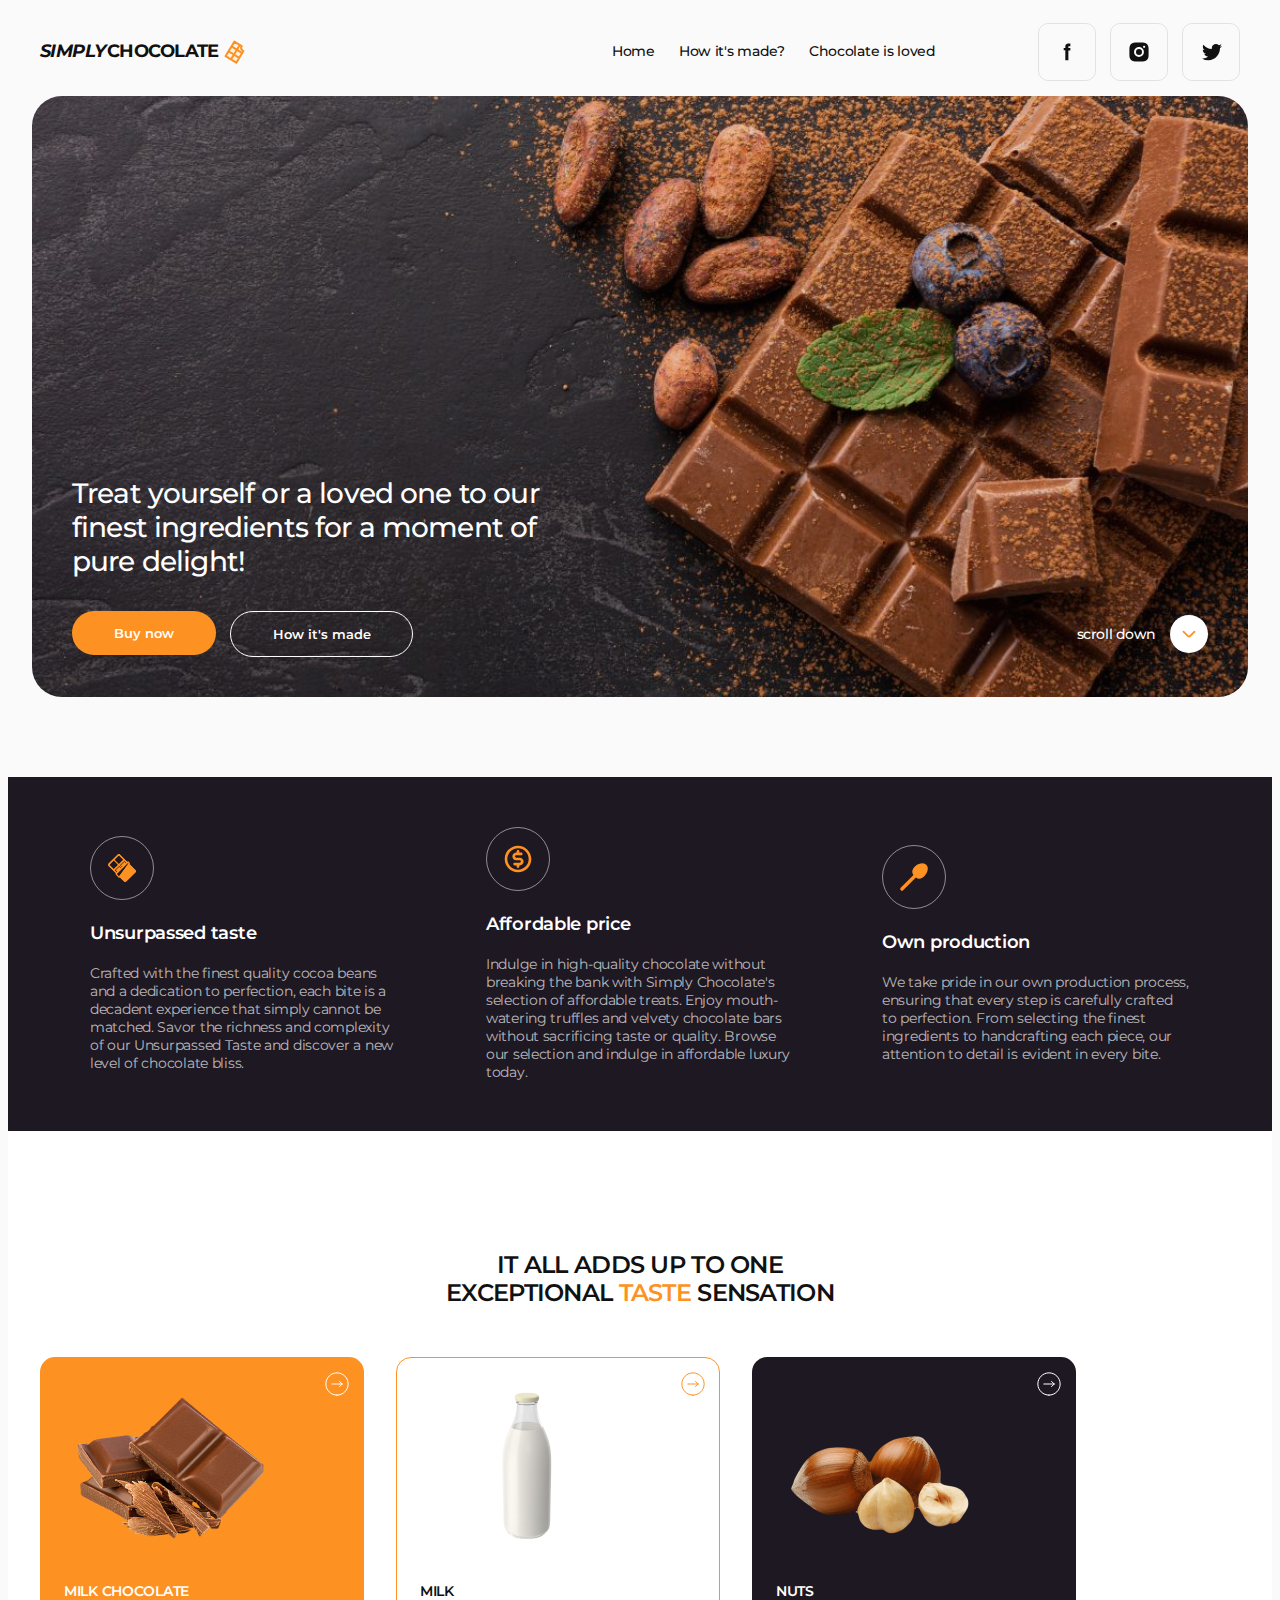
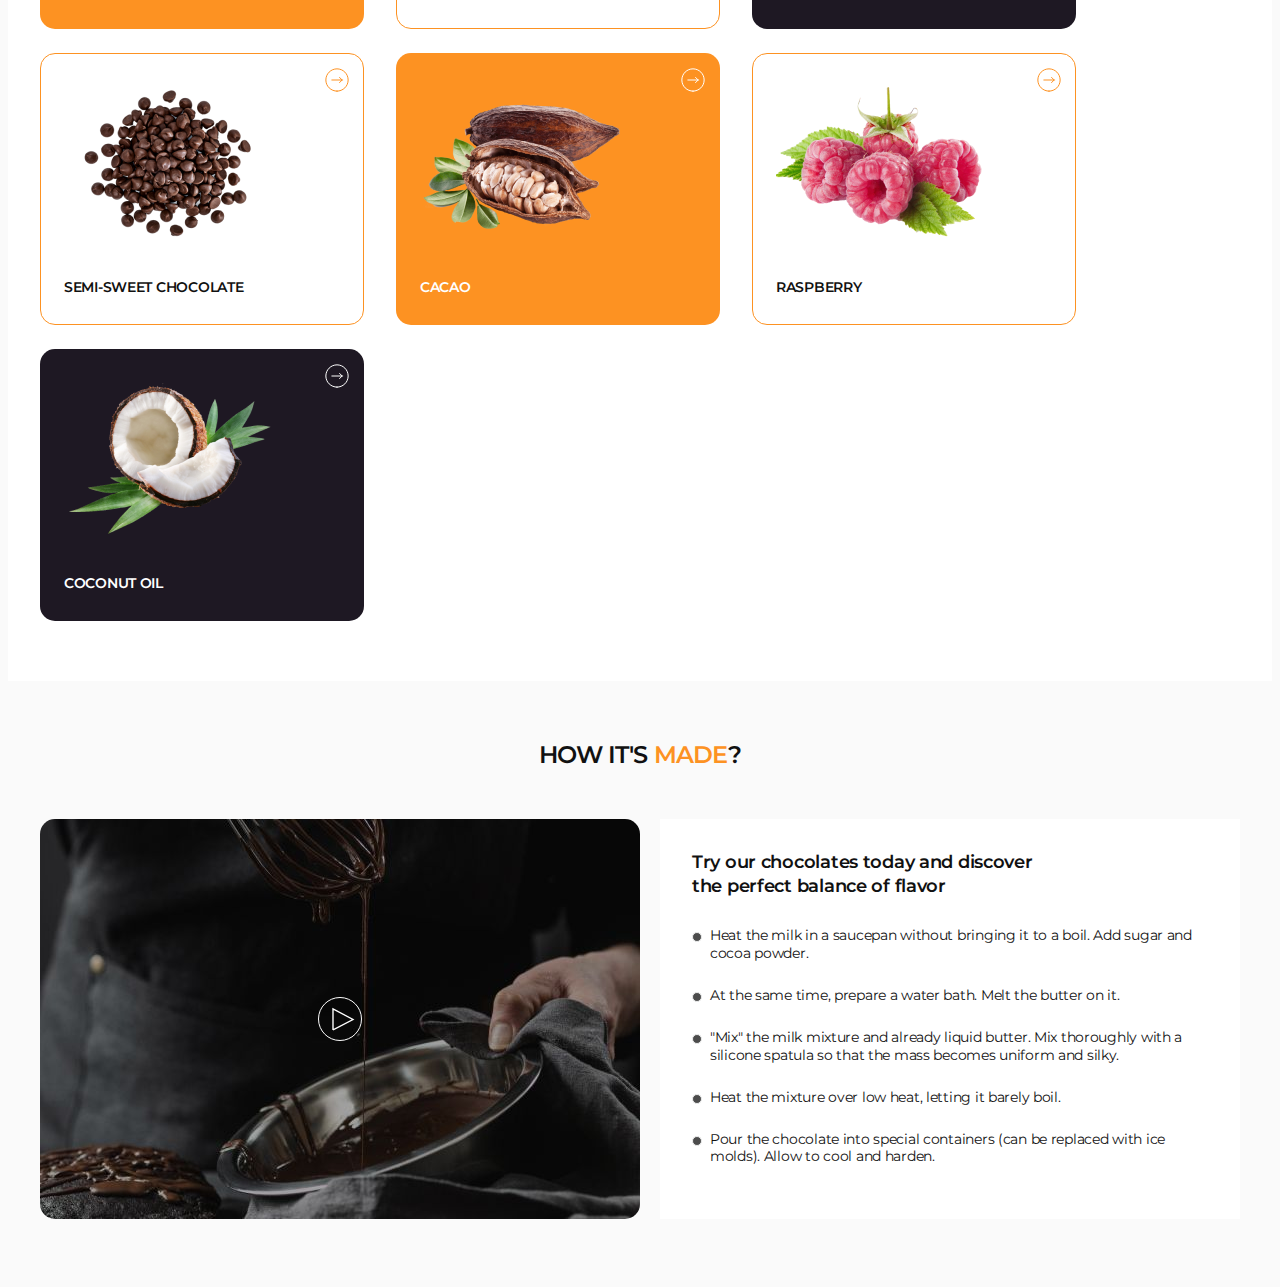
==== commit dcdc9a15: ""lazy" added to imgs" ====
--- a/index.html
+++ b/index.html
@@ -191,9 +191,8 @@
                 <img
                   class="ingridients-img"
                   src="./images/ingridients/img-1_mob_tab.png"
-                  width="236"
-                  height="176"
-                  alt="milk-chocolate" />
+                  alt="milk-chocolate" 
+                  loading="lazy"/>
               </picture>
               <p class="ingridients-text">MILK CHOCOLATE</p>
             </li>
@@ -218,9 +217,8 @@
                 <img
                   class="ingridients-img"
                   src="./images/ingridients/img-2_mob_tab.png"
-                  width="236"
-                  height="176"
-                  alt="milk" />
+                  alt="milk" 
+                  loading="lazy"/>
               </picture>
               <p class="ingridients-text">MILK</p>
             </li>
@@ -245,9 +243,8 @@
                 <img
                   class="ingridients-img"
                   src="./images/ingridients/img-3_mob_tab.png"
-                  width="236"
-                  height="176"
-                  alt="nuts" />
+                  alt="nuts" 
+                  loading="lazy"/>
               </picture>
               <p class="ingridients-text">NUTS</p>
             </li>
@@ -272,9 +269,8 @@
                 <img
                   class="ingridients-img"
                   src="./images/ingridients/img-4_mob_tab.png"
-                  width="236"
-                  height="176"
-                  alt="semi-sweet-chocolate" />
+                  alt="semi-sweet-chocolate" 
+                  loading="lazy"/>
               </picture>
               <p class="ingridients-text">SEMI-SWEET CHOCOLATE</p>
             </li>
@@ -299,9 +295,8 @@
                 <img
                   class="ingridients-img"
                   src="./images/ingridients/img-5_mob_tab.png"
-                  width="236"
-                  height="176"
-                  alt="cacao" />
+                  alt="cacao" 
+                  loading="lazy"/>
               </picture>
               <p class="ingridients-text">CACAO</p>
             </li>
@@ -326,9 +321,8 @@
                 <img
                   class="ingridients-img"
                   src="./images/ingridients/img-6_mob_tab.png"
-                  width="236"
-                  height="176"
-                  alt="raspberry" />
+                  alt="raspberry" 
+                  loading="lazy"/>
               </picture>
               <p class="ingridients-text">RASPBERRY</p>
             </li>
@@ -353,9 +347,8 @@
                 <img
                   class="ingridients-img"
                   src="./images/ingridients/img-7_mob_tab.png"
-                  width="236"
-                  height="176"
-                  alt="coconut-oil" />
+                  alt="coconut-oil" 
+                  loading="lazy"/>
               </picture>
               <p class="ingridients-text">COCONUT OIL</p>
             </li>
@@ -393,8 +386,7 @@
                   class="made-img"
                   src="./images/made/image_tab.jpg"
                   alt="pastry-chef-preparing-chocolate-in-the-metal-bowl"
-                  width="614"
-                  height="400" />
+                  loading="lazy"/>
               </picture>
 
               <button class="made-btn" type="button">
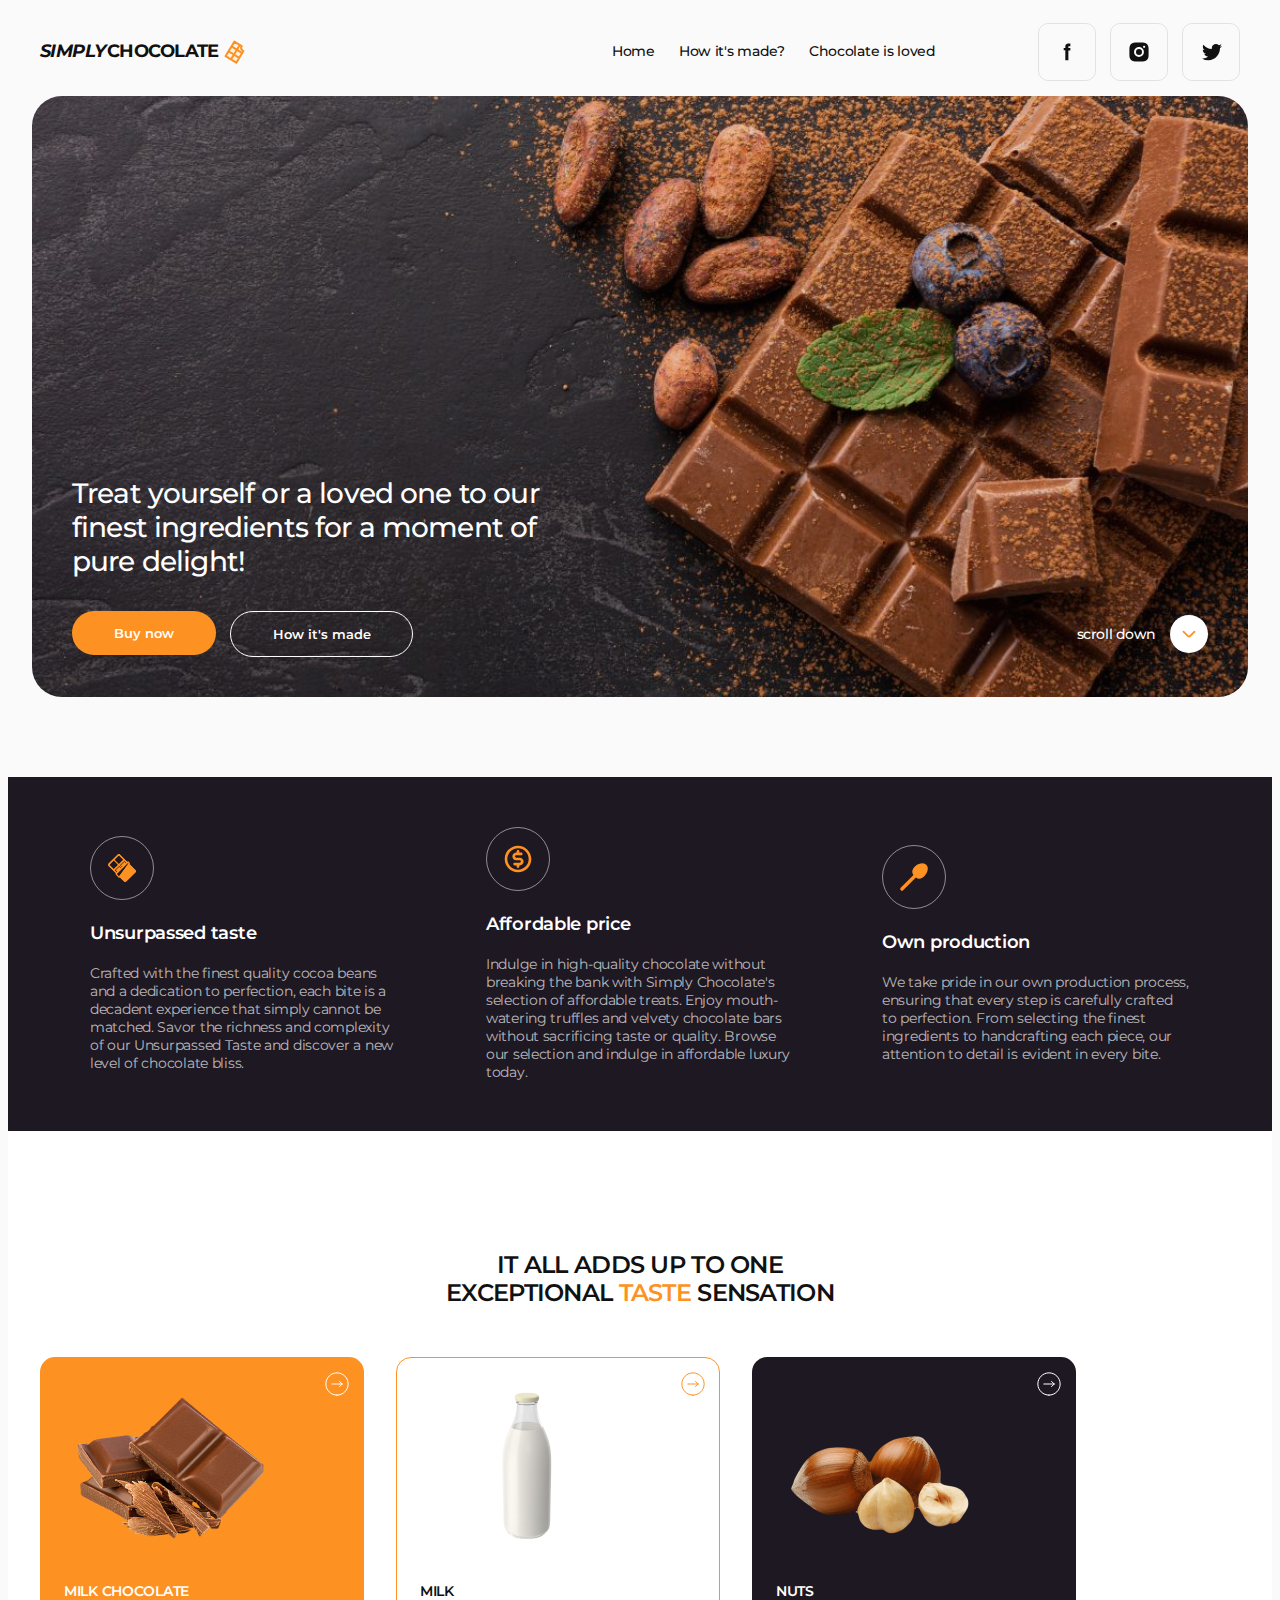
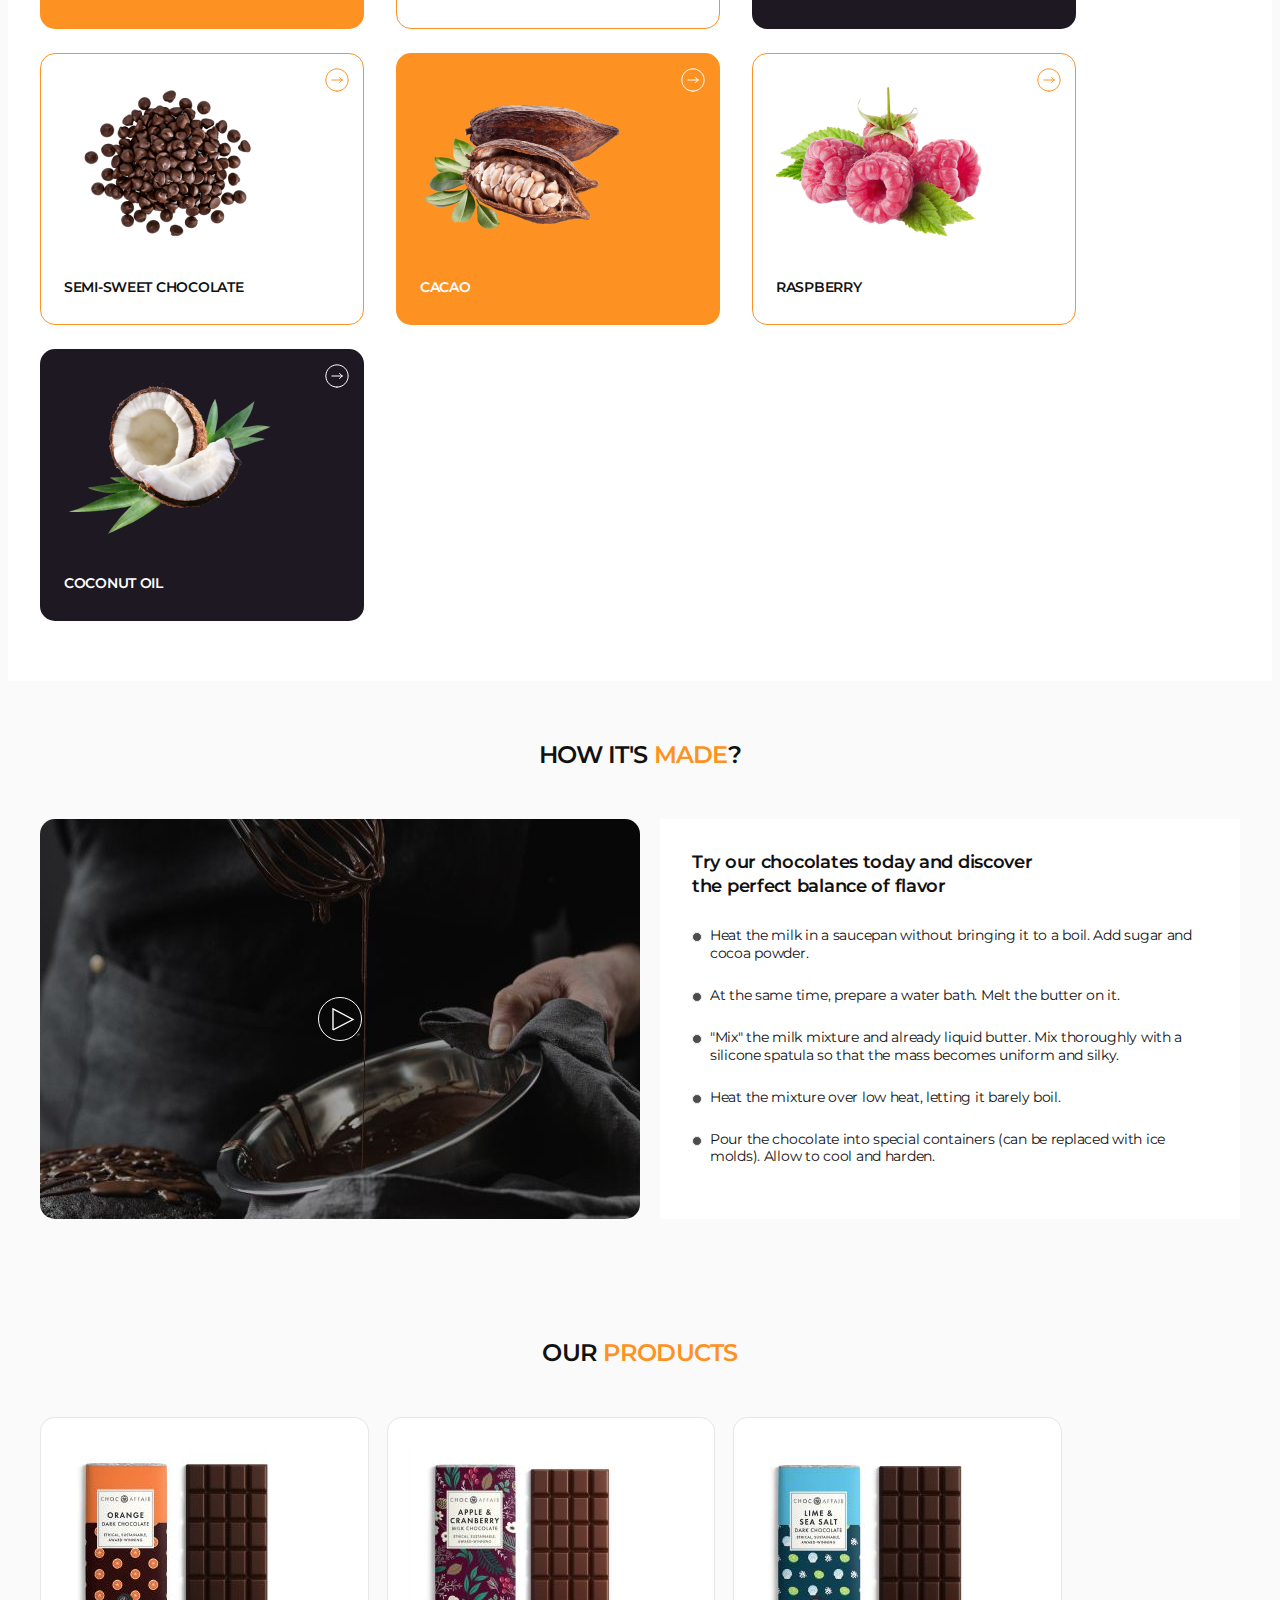
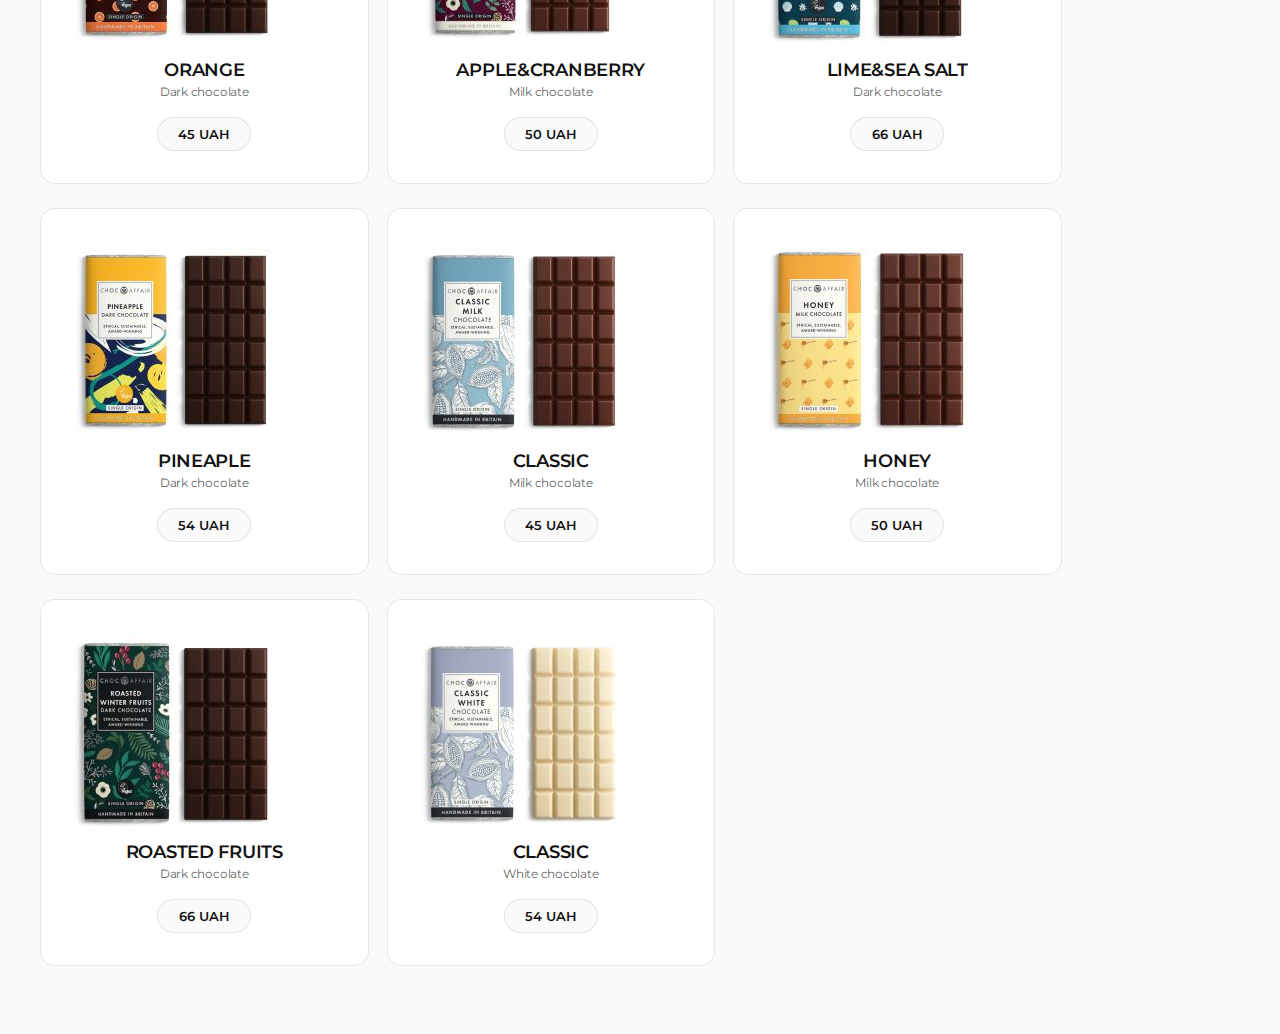
==== commit 4d9d3a7d: "products section done" ====
--- a/index.html
+++ b/index.html
@@ -191,8 +191,8 @@
                 <img
                   class="ingridients-img"
                   src="./images/ingridients/img-1_mob_tab.png"
-                  alt="milk-chocolate" 
-                  loading="lazy"/>
+                  alt="milk-chocolate"
+                  loading="lazy" />
               </picture>
               <p class="ingridients-text">MILK CHOCOLATE</p>
             </li>
@@ -217,8 +217,8 @@
                 <img
                   class="ingridients-img"
                   src="./images/ingridients/img-2_mob_tab.png"
-                  alt="milk" 
-                  loading="lazy"/>
+                  alt="milk"
+                  loading="lazy" />
               </picture>
               <p class="ingridients-text">MILK</p>
             </li>
@@ -243,8 +243,8 @@
                 <img
                   class="ingridients-img"
                   src="./images/ingridients/img-3_mob_tab.png"
-                  alt="nuts" 
-                  loading="lazy"/>
+                  alt="nuts"
+                  loading="lazy" />
               </picture>
               <p class="ingridients-text">NUTS</p>
             </li>
@@ -269,8 +269,8 @@
                 <img
                   class="ingridients-img"
                   src="./images/ingridients/img-4_mob_tab.png"
-                  alt="semi-sweet-chocolate" 
-                  loading="lazy"/>
+                  alt="semi-sweet-chocolate"
+                  loading="lazy" />
               </picture>
               <p class="ingridients-text">SEMI-SWEET CHOCOLATE</p>
             </li>
@@ -295,8 +295,8 @@
                 <img
                   class="ingridients-img"
                   src="./images/ingridients/img-5_mob_tab.png"
-                  alt="cacao" 
-                  loading="lazy"/>
+                  alt="cacao"
+                  loading="lazy" />
               </picture>
               <p class="ingridients-text">CACAO</p>
             </li>
@@ -321,8 +321,8 @@
                 <img
                   class="ingridients-img"
                   src="./images/ingridients/img-6_mob_tab.png"
-                  alt="raspberry" 
-                  loading="lazy"/>
+                  alt="raspberry"
+                  loading="lazy" />
               </picture>
               <p class="ingridients-text">RASPBERRY</p>
             </li>
@@ -347,8 +347,8 @@
                 <img
                   class="ingridients-img"
                   src="./images/ingridients/img-7_mob_tab.png"
-                  alt="coconut-oil" 
-                  loading="lazy"/>
+                  alt="coconut-oil"
+                  loading="lazy" />
               </picture>
               <p class="ingridients-text">COCONUT OIL</p>
             </li>
@@ -386,7 +386,7 @@
                   class="made-img"
                   src="./images/made/image_tab.jpg"
                   alt="pastry-chef-preparing-chocolate-in-the-metal-bowl"
-                  loading="lazy"/>
+                  loading="lazy" />
               </picture>
 
               <button class="made-btn" type="button">
@@ -426,7 +426,7 @@
         </div>
       </section>
       <!-- Products -->
-      <!-- <section class="products section">
+      <section class="products section">
         <div class="container">
           <h2 class="section-title">
             OUR <span class="accent">PRODUCTS</span>
@@ -435,10 +435,15 @@
             <li class="products-item">
               <img
                 class="products-img"
+                srcset="
+                  ./images/products/img-1.jpg    1x,
+                  ./images/products/img-1@2x.jpg 2x
+                "
                 src="./images/products/img-1.jpg"
                 width="230"
                 height="201"
-                alt="orange-chocolate" />
+                alt="orange-chocolate"
+                loading="lazy" />
               <div class="product-wrapper">
                 <h3 class="product-name">ORANGE</h3>
                 <p class="product-description">Dark chocolate</p>
@@ -448,10 +453,15 @@
             <li class="products-item">
               <img
                 class="products-img"
+                srcset="
+                  ./images/products/img-2.jpg    1x,
+                  ./images/products/img-2@2x.jpg 2x
+                "
                 src="./images/products/img-2.jpg"
                 width="230"
                 height="201"
-                alt="apple-and-cranberry-chocolate" />
+                alt="apple-and-cranberry-chocolate"
+                loading="lazy" />
               <div class="product-wrapper">
                 <h3 class="product-name">APPLE&CRANBERRY</h3>
                 <p class="product-description">Milk chocolate</p>
@@ -461,10 +471,15 @@
             <li class="products-item">
               <img
                 class="products-img"
+                srcset="
+                  ./images/products/img-3.jpg    1x,
+                  ./images/products/img-3@2x.jpg 2x
+                "
                 src="./images/products/img-3.jpg"
                 width="230"
                 height="201"
-                alt="lime-and-sea-salt-chocolate" />
+                alt="lime-and-sea-salt-chocolate"
+                loading="lazy" />
               <div class="product-wrapper">
                 <h3 class="product-name">LIME&SEA SALT</h3>
                 <p class="product-description">Dark chocolate</p>
@@ -474,10 +489,15 @@
             <li class="products-item">
               <img
                 class="products-img"
+                srcset="
+                  ./images/products/img-4.jpg    1x,
+                  ./images/products/img-4@2x.jpg 2x
+                "
                 src="./images/products/img-4.jpg"
                 width="230"
                 height="201"
-                alt="pineapple-chocolate" />
+                alt="pineapple-chocolate"
+                loading="lazy" />
               <div class="product-wrapper">
                 <h3 class="product-name">PINEAPLE</h3>
                 <p class="product-description">Dark chocolate</p>
@@ -487,10 +507,15 @@
             <li class="products-item">
               <img
                 class="products-img"
+                srcset="
+                  ./images/products/img-5.jpg    1x,
+                  ./images/products/img-5@2x.jpg 2x
+                "
                 src="./images/products/img-5.jpg"
                 width="230"
                 height="201"
-                alt="classic-chocolate" />
+                alt="classic-chocolate"
+                loading="lazy" />
               <div class="product-wrapper">
                 <h3 class="product-name">CLASSIC</h3>
                 <p class="product-description">Milk chocolate</p>
@@ -500,10 +525,15 @@
             <li class="products-item">
               <img
                 class="products-img"
+                srcset="
+                  ./images/products/img-6.jpg    1x,
+                  ./images/products/img-6@2x.jpg 2x
+                "
                 src="./images/products/img-6.jpg"
                 width="230"
                 height="201"
-                alt="honey-chocolate" />
+                alt="honey-chocolate"
+                loading="lazy" />
               <div class="product-wrapper">
                 <h3 class="product-name">HONEY</h3>
                 <p class="product-description">Milk chocolate</p>
@@ -513,10 +543,15 @@
             <li class="products-item">
               <img
                 class="products-img"
+                srcset="
+                  ./images/products/img-7.jpg    1x,
+                  ./images/products/img-7@2x.jpg 2x
+                "
                 src="./images/products/img-7.jpg"
                 width="230"
                 height="201"
-                alt="roasted-fruits-chocolate" />
+                alt="roasted-fruits-chocolate"
+                loading="lazy" />
               <div class="product-wrapper">
                 <h3 class="product-name">ROASTED FRUITS</h3>
                 <p class="product-description">Dark chocolate</p>
@@ -526,10 +561,15 @@
             <li class="products-item">
               <img
                 class="products-img"
+                srcset="
+                  ./images/products/img-8.jpg    1x,
+                  ./images/products/img-8@2x.jpg 2x
+                "
                 src="./images/products/img-8.jpg"
                 width="230"
                 height="201"
-                alt="classic-white-chocolate" />
+                alt="classic-white-chocolate"
+                loading="lazy" />
               <div class="product-wrapper">
                 <h3 class="product-name">CLASSIC</h3>
                 <p class="product-description">White chocolate</p>
@@ -538,7 +578,7 @@
             </li>
           </ul>
         </div>
-      </section> -->
+      </section>
       <!-- Top sellers -->
       <!-- <section class="bestsellers section">
         <div class="container">
--- a/css/styles.css
+++ b/css/styles.css
@@ -339,1301 +339,1332 @@
   }
 }
 
-  @media only screen and (min-width: 768px) {
+@media only screen and (min-width: 768px) {
+  .hero-container {
+    max-width: 1199.98px;
+    width: calc(100% - 64px);
+    padding: 671px 40px 40px;
+    background-image: linear-gradient(rgba(17, 17, 17, 0.4),
+        rgba(17, 17, 17, 0.4)),
+      url(../images/hero/hero-bg_tab.jpg);
+  }
+
+  @media (min-device-pixel-ratio: 2),
+  (min-resolution: 192dpi),
+  (min-resolution: 2dppx) {
     .hero-container {
-      max-width: 1199.98px;
-      width: calc(100% - 64px);
-      padding: 671px 40px 40px;
       background-image: linear-gradient(rgba(17, 17, 17, 0.4),
           rgba(17, 17, 17, 0.4)),
-        url(../images/hero/hero-bg_tab.jpg);
+        url(../images/hero/hero-bg_tab@2x.jpg);
     }
-
-    @media (min-device-pixel-ratio: 2),
-    (min-resolution: 192dpi),
-    (min-resolution: 2dppx) {
-      .hero-container {
-        background-image: linear-gradient(rgba(17, 17, 17, 0.4),
-            rgba(17, 17, 17, 0.4)),
-          url(../images/hero/hero-bg_tab@2x.jpg);
-      }
-    }
-  }
-
-  @media only screen and (min-width: 1200px) {
+  }
+}
+
+@media only screen and (min-width: 1200px) {
+  .hero-container {
+    width: 1136px;
+    padding: 381px 40px 40px;
+    background-image: linear-gradient(rgba(17, 17, 17, 0.1),
+        rgba(17, 17, 17, 0.1)),
+      url(../images/hero/hero-bg_desk.jpg);
+  }
+
+  @media (min-device-pixel-ratio: 2),
+  (min-resolution: 192dpi),
+  (min-resolution: 2dppx) {
     .hero-container {
-      width: 1136px;
-      padding: 381px 40px 40px;
       background-image: linear-gradient(rgba(17, 17, 17, 0.1),
           rgba(17, 17, 17, 0.1)),
-        url(../images/hero/hero-bg_desk.jpg);
+        url(../images/hero/hero-bg_desk@2x.jpg);
     }
-
-    @media (min-device-pixel-ratio: 2),
-    (min-resolution: 192dpi),
-    (min-resolution: 2dppx) {
-      .hero-container {
-        background-image: linear-gradient(rgba(17, 17, 17, 0.1),
-            rgba(17, 17, 17, 0.1)),
-          url(../images/hero/hero-bg_desk@2x.jpg);
-      }
-    }
-  }
-
+  }
+}
+
+.hero-title {
+  width: 293px;
+  margin-bottom: 32px;
+  color: #fff;
+  font-size: 20px;
+  font-weight: 500;
+  line-height: 1.20;
+  letter-spacing: -0.03em;
+}
+
+@media only screen and (min-width: 768px) {
   .hero-title {
-    width: 293px;
+    width: 484px;
     margin-bottom: 32px;
-    color: #fff;
-    font-size: 20px;
-    font-weight: 500;
-    line-height: 1.20;
-    letter-spacing: -0.03em;
-  }
-
-  @media only screen and (min-width: 768px) {
-    .hero-title {
-      width: 484px;
-      margin-bottom: 32px;
-      color: #fff;
-      font-size: 28px;
-      font-weight: 500;
-      line-height: 1.21;
-      letter-spacing: -0.03em;
-    }
-  }
-
-  .hero-buttons-wrapper {
-    display: flex;
-    flex-direction: column;
-    gap: 32px;
-  }
-
-  @media only screen and (min-width: 768px) {
-    .hero-buttons-wrapper {
-      flex-direction: row;
-      justify-content: space-between;
-    }
-  }
-
-  .buttons-list {
-    display: flex;
-  }
-
-  .orange-button {
-    border-radius: 100px;
-    min-width: 120px;
-    padding: 12px 28px;
-    margin-right: 14px;
-    color: #fff;
-    font-weight: 600;
-    background-color: #fd9222;
-    transition: color 300ms ease-in-out, background-color 300ms ease-in-out;
-  }
-
-  @media only screen and (min-width: 768px) {
-    .orange-button {
-      padding: 14px 40px;
-      min-width: 144px;
-    }
-  }
-
-  .orange-button:hover,
-  .orange-button:focus {
-    color: #fd9222;
-    background-color: #fcf1e0;
-  }
-
-  @media (hover: hover) {
-    .orange-button: hover {
-      color: #fd9222;
-      background-color: #fcf1e0;
-    }
-  }
-
-  @media not (hover: hover) {
-    .orange-button:active {
-      color: #fd9222;
-      background-color: #fcf1e0;
-    }
-  }
-
-  .grey-button {
-    border-radius: 100px;
-    border: 1px solid #fff;
-    min-width: 159px;
-    padding: 12px 28px;
-    color: #fff;
-    font-weight: 600;
-    background-color: transparent;
-    transition: color 300ms ease-in-out, border-color 300ms ease-in;
-  }
-
-  @media only screen and (min-width: 768px) {
-    .grey-button {
-      padding: 14px 40px;
-      min-width: 183px;
-    }
-  }
-
-  .grey-button:hover,
-  .grey-button:focus {
-    color: #fd9222;
-    border-color: #fd9222;
-  }
-
-  @media (hover: hover) {
-    .grey-button: hover {
-      color: #fd9222;
-      border-color: #fd9222;
-    }
-  }
-
-  @media not (hover: hover) {
-    .grey-button:active {
-      color: #fd9222;
-      border-color: #fd9222;
-    }
-  }
-
-  .scroll-button {
-    display: flex;
-    align-items: center;
-    gap: 12px;
-    color: #fff;
-    font-size: 12px;
-    font-weight: 500;
-    line-height: 1.17;
-    letter-spacing: -0.03em;
-    transition: color 300ms ease-in-out;
-  }
-
-  @media only screen and (min-width: 768px) {
-    .scroll-button {
-      display: flex;
-      align-items: center;
-      gap: 14px;
-      color: #fff;
-      font-size: 14px;
-      font-weight: 500;
-      line-height: 1.29;
-      letter-spacing: -0.03em;
-      transition: color 300ms ease-in-out;
-    }
-  }
-
-  .scroll-down-icon {
-    display: flex;
-    width: 38px;
-    height: 38px;
-    border-radius: 50%;
-    justify-content: center;
-    align-items: center;
-    background-color: #fff;
-    transition: background-color 300ms ease-in-out;
-  }
-
-  @media only screen and (max-width: 767.98px) {
-    .scroll-down-icon {
-      width: 28px;
-      height: 28px;
-    }
-  }
-
-  .scroll-button:hover,
-  .scroll-button:focus {
-    color: #fd9222;
-  }
-
-  @media (hover: hover) {
-    .scroll-button: hover {
-      color: #fd9222;
-    }
-  }
-
-  @media not (hover: hover) {
-    .scroll-button:active {
-      color: #fd9222;
-    }
-  }
-
-  .icon-arrow {
-    fill: #fd9222;
-    transition: fill 300ms ease-in-out;
-  }
-
-  @media only screen and (max-width: 767.98px) {
-    .icon-arrow {
-      width: 16px;
-      height: 16px;
-    }
-  }
-
-  .scroll-down-icon:hover,
-  .scroll-down-icon:focus {
-    background-color: #fd9222;
-  }
-
-  @media (hover: hover) {
-    .scroll-down-icon: hover {
-      background-color: #fd9222;
-    }
-  }
-
-  @media not (hover: hover) {
-    .scroll-down-icon:active {
-      background-color: #fd9222;
-    }
-  }
-
-  .icon-arrow:hover,
-  .icon-arrow:focus {
-    fill: #fff;
-  }
-
-  @media (hover: hover) {
-    .icon-arrow: hover {
-      fill: #fff;
-    }
-  }
-
-  @media not (hover: hover) {
-    .icon-arrow:active {
-      fill: #fff;
-    }
-  }
-
-  /* #endregion */
-
-  /* #region Benefits */
-  .visually-hidden {
-    position: absolute;
-    width: 1px;
-    height: 1px;
-    margin: -1px;
-    border: 0;
-    padding: 0;
-    white-space: nowrap;
-    clip-path: inset(100%);
-    clip: rect(0 0 0 0);
-    overflow: hidden;
-  }
-
-  .benefits {
-    background-color: #1e1823;
-    padding: 50px 0;
-  }
-
-  @media only screen and (max-width: 767.98px) {
-    .benefits {
-      padding: 20px 0;
-    }
-  }
-
-  .benefits-list {
-    display: flex;
-    flex-direction: column;
-    justify-content: center;
-    align-items: center;
-    gap: 20px;
-  }
-
-  @media only screen and (min-width: 768px) {
-    .benefits-list {
-      flex-direction: row;
-      flex-wrap: wrap;
-      justify-content: flex-start;
-      align-items: center;
-      column-gap: 88px;
-      row-gap: 44px;
-    }
-  }
-
-  @media only screen and (min-width: 1200px) {
-    .benefits-list {
-      justify-content: center;
-      column-gap: 88px;
-    }
-  }
-
-  .benefits-item {
-    width: 308px;
-  }
-
-  @media only screen and (max-width: 767.98px) {
-    .benefits-item {
-      width: 335px;
-    }
-  }
-
-  .benefits-wrapper {
-    display: flex;
-    width: 62px;
-    height: 62px;
-    justify-content: center;
-    align-items: center;
-    border-radius: 50%;
-    border: 1px solid rgba(255, 255, 255, 0.5);
-    margin-bottom: 22px;
-  }
-
-  .benefits-icon {
-    fill: #fd9222;
-  }
-
-  .benefits-title {
-    margin-bottom: 18px;
-    color: #fff;
-  }
-
-  .benefits-text {
-    color: rgba(255, 255, 255, 0.70);
-    line-height: normal;
-    letter-spacing: -0.28px;
-  }
-
-  @media only screen and (min-width: 1200px) {
-    .benefits-text {
-      line-height: 1.29;
-    }
-  }
-
-  /* #endregion */
-
-  /* #region Ingridients */
-  .ingridients {
-    background-color: #fff;
-    padding-top: 80px;
-  }
-
-  @media only screen and (min-width: 768px) {
-    .ingridients {
-      padding-top: 100px;
-    }
-  }
-
-  @media only screen and (min-width: 1200px) {
-    .ingridients {
-      padding-top: 120px;
-    }
-  }
-
-  .ingridients-list {
-    display: flex;
-    flex-direction: column;
-    gap: 20px;
-  }
-
-  @media only screen and (min-width: 768px) {
-    .ingridients-list {
-      display: flex;
-      flex-direction: row;
-      flex-wrap: wrap;
-      gap: 32px;
-    }
-  }
-
-  @media only screen and (min-width: 1200px) {
-    .ingridients-list {
-      column-gap: 32px;
-      row-gap: 24px;
-    }
-  }
-
-  .ingridients-item {
-    position: relative;
-    width: 335px;
-    padding: 32px 50px 28px;
-    border-radius: 15px;
-    border: 1px solid transparent;
-    background: #fff;
-  }
-
-  @media only screen and (min-width: 768px) {
-    .ingridients-item {
-      width: calc((100% - 32px) / 2);
-    }
-  }
-
-  @media only screen and (min-width: 1200px) {
-    .ingridients-item {
-      width: calc((100% - 3 * 32px) / 4);
-      padding: 28px 23px;
-    }
-  }
-
-  @media only screen and (max-width: 767.98px) {
-    .ingridients-item:nth-child(1n+5) {
-        display: none;
-      }
-  }
-  .arrow-icon {
-    position: absolute;
-    top: 14px;
-    right: 14px;
-    fill: none;
-    stroke: #fff;
-  }
-
-  .ingridients-item:nth-child(even) .arrow-icon {
-    stroke: #fd9222;
-  }
-
-  .ingridients-item:nth-child(4n + 1) {
-    background-color: #fd9222;
-    color: #fff;
-  }
-
-  .ingridients-item:nth-child(4n + 3) {
-    background-color: #1e1823;
-    color: #fff;
-  }
-
-  .ingridients-item:nth-child(even) {
-    border-color: #fd9222;
-  }
-
-  .ingridients-img {
-    margin-bottom: 36px;
-  }
-
-  .ingridients-text {
-    font-weight: 600;
-    line-height: 1.29;
-    letter-spacing: -0.02em;
-    text-transform: uppercase;
-  }
-
-  /* #endregion */
-
-  /* #region How it's made */
-  .made {}
-
-  .section-title {}
-
-  .accent {}
-
-  .made-wrapper {
-    display: flex;
-    flex-direction: column;
-    gap: 20px;
-  }
-
-  @media only screen and (min-width: 1200px) {
-  .made-wrapper {
-      flex-direction: row;
-    }
-  }
-
-  .made-left-side {
-    display: block;
-    position: relative;
-    width: 335px;
-    border-radius: 15px;
-    overflow: hidden;
-  }
-  @media only screen and (min-width: 768px) {
-    .made-left-side {
-        width: 614px;
-        margin-left: auto;
-        margin-right: auto;
-      }
-  }
-  @media only screen and (min-width: 1200px) {
-    .made-left-side {
-        width: 600px;
-      }
-  }
-
-  .made-btn {
-    position: absolute;
-    top: 50%;
-    left: 50%;
-    transform: translateX(-50%) translateY(-50%);
-    display: flex;
-    justify-content: center;
-    align-items: center;
-  }
-
-  .play-icon {
-    fill: none;
-    stroke: #fff;
-  }
-
-  .made-right-side {
-    width: 335px;
-    padding: 20px 14px;
-    background-color: #fff;
-  }
-
-  @media only screen and (min-width: 768px) {
-    .made-right-side {
-        width: 614px;
-        padding: 32px;
-      }
-  }
-
-  @media only screen and (min-width: 1200px) {
-    .made-right-side {
-        width: 516px;
-      }
-  }
-
-  .made-subtitle {
-    width: 307px;
-    margin-bottom: 20px;
-  }
-
-  @media only screen and (min-width: 768px) {
-    .made-subtitle {
-        width: 350px;
-        margin-bottom: 28px;
-      }
-  }
-
-  .made-list {}
-
-  .made-item {
-    display: flex;
-    margin-bottom: 18px;
-    line-height: 1.28;
-  }
-
-  @media only screen and (min-width: 1200px) {
-    .made-item {
-        margin-bottom: 24px;
-      }
-  }
-
-  .made-item::before {
-    content: '';
-    display: block;
-    margin-top: 5px;
-    margin-right: 8px;
-    width: 8px;
-    height: 8px;
-    flex-shrink: 0;
-    background-color: #4c4c4c;
-    border: 1px solid #eceded;
-    border-radius: 50%;
-  }
-
-  .made-item:last-child {
-    margin-bottom: 0;
-  }
-
-  /* #endregion */
-
-  /* #region Products */
-  .products {}
-
-  .section-title {}
-
-  .accent {}
-
-  .products-list {
-    display: flex;
-    flex-wrap: wrap;
-    column-gap: 18px;
-    row-gap: 24px;
-  }
-
-  .products-item {
-    border-radius: 15px;
-    width: calc((100% - 3 * 18px) / 4);
-    border: 1px solid rgba(17, 17, 17, 0.1);
-    background: #fff;
-    padding: 32px 20px;
-  }
-
-  .products-img {
-    margin-bottom: 8px;
-  }
-
-  .product-wrapper {
-    display: block;
-    text-align: center;
-  }
-
-  .product-name {
-    margin-bottom: 2px;
-    font-size: 18px;
-    font-weight: 600;
-    line-height: 1.33;
-    /* 133.333% */
-    text-transform: uppercase;
-  }
-
-  .product-description {
-    margin-bottom: 18px;
-    color: rgba(17, 17, 17, 0.7);
-    font-size: 12px;
-    line-height: 1.17;
-    /* 116.667% */
-    letter-spacing: -0.02em;
-  }
-
-  .product-button {
-    padding: 8px 20px;
-    border-radius: 100px;
-    border: 1px solid rgba(17, 17, 17, 0.1);
-    background: #fafafa;
-    font-weight: 600;
-  }
-
-  /* #endregion */
-
-  /* #region Top sellers */
-  .bestsellers {}
-
-  .section-title {}
-
-  .accent {}
-
-  .bestsellers-list {
-    display: flex;
-    flex-wrap: wrap;
-    gap: 16px;
-  }
-
-  .bestsellers-item {
-    width: calc((100% - 2 * 16px) / 3);
-    border-radius: 15px 15px 0px 0px;
-    overflow: hidden;
-  }
-
-  .bestsellers-img {}
-
-  .bestsellers-thumb {
-    position: relative;
-    overflow: hidden;
-  }
-
-  .overlay {
-    position: absolute;
-    display: flex;
-    justify-content: center;
-    align-items: center;
-    width: 100%;
-    height: 100%;
-    padding: 40px;
-    top: 0;
-    left: 0;
-
-    color: #fafafa;
-    line-height: 1.29;
-
-    background: linear-gradient(165deg,
-        rgba(253, 253, 255, 0.1) 3.97%,
-        rgba(8, 2, 21, 0) 109.76%);
-    backdrop-filter: blur(7.5px);
-    transform: translateY(100%);
-    transition: transform 500ms ease-in;
-  }
-
-  .bestsellers-item:hover .overlay {
-    transform: translateY(0);
-  }
-
-  .bestsellers-name {
-    padding: 28px 0;
-    border-radius: 0px 0px 15px 15px;
-    border: 1px solid rgba(17, 17, 17, 0.1);
-    border-top: none;
-    text-align: center;
-    line-height: 1.33;
-    letter-spacing: -0.02em;
-    text-transform: uppercase;
-    background-color: #fff;
-  }
-
-  /* #endregion */
-
-  /* #region Reviews */
-  .reviews {
-    padding-bottom: 120px;
-  }
-
-  .section-title {}
-
-  .accent {}
-
-  .reviews-list {
-    display: flex;
-    flex-wrap: wrap;
-    gap: 28px;
-    margin-bottom: 50px;
-  }
-
-  .reviews-item {
-    position: relative;
-    width: calc((100% - 2 * 28px) / 3);
-    padding: 24px;
-    padding-top: 56px;
-    background-color: #fff;
-    border-radius: 15px;
-    border: 1px solid rgba(17, 17, 17, 0.1);
-    box-shadow: 0px 9.049px 100px 0px rgba(17, 17, 17, 0.03);
-  }
-
-  .reviews-avatar {
-    position: absolute;
-    left: calc(50% - 40px);
-    top: -42px;
-    margin-bottom: 18px;
-    margin-left: auto;
-    margin-right: auto;
-  }
-
-  .reviews-name {
-    margin-bottom: 24px;
-    text-align: center;
-    line-height: 1.33;
-  }
-
-  .reviews-text {
-    color: rgba(17, 17, 17, 0.7);
-    text-align: center;
-    line-height: 1.29;
-  }
-
-  .reviews-button {
-    display: block;
-    border-radius: 100px;
-    border: 1px solid #fd9222;
-    padding: 14px 40px;
-    margin-left: auto;
-    margin-right: auto;
-    font-size: 18px;
-    font-weight: 600;
-    background-color: transparent;
-    transition: color 300ms ease-in-out, background-color 300ms ease-in-out;
-  }
-
-  .reviews-button:hover,
-  .reviews-button:focus {
-    color: #fff;
-    background-color: #fd9222;
-  }
-
-  /* #endregion */
-
-  /* #region Footer */
-  .footer {
-    padding: 50px 0;
-    background-color: #1e1823;
-  }
-
-  .footer-wrapper {
-    display: flex;
-    padding-bottom: 50px;
-    border-bottom: 1px solid rgba(255, 255, 255, 0.1);
-  }
-
-  .footer-slogan {
-    margin-right: auto;
-    width: 300px;
     color: #fff;
     font-size: 28px;
     font-weight: 500;
     line-height: 1.21;
-    letter-spacing: -0.02em;
-  }
-
-  .footer-socials-wrapper {
-    margin-right: 50px;
-  }
-
-  .footer-socials {
-    margin-bottom: 14px;
+    letter-spacing: -0.03em;
+  }
+}
+
+.hero-buttons-wrapper {
+  display: flex;
+  flex-direction: column;
+  gap: 32px;
+}
+
+@media only screen and (min-width: 768px) {
+  .hero-buttons-wrapper {
+    flex-direction: row;
+    justify-content: space-between;
+  }
+}
+
+.buttons-list {
+  display: flex;
+}
+
+.orange-button {
+  border-radius: 100px;
+  min-width: 120px;
+  padding: 12px 28px;
+  margin-right: 14px;
+  color: #fff;
+  font-weight: 600;
+  background-color: #fd9222;
+  transition: color 300ms ease-in-out, background-color 300ms ease-in-out;
+}
+
+@media only screen and (min-width: 768px) {
+  .orange-button {
+    padding: 14px 40px;
+    min-width: 144px;
+  }
+}
+
+.orange-button:hover,
+.orange-button:focus {
+  color: #fd9222;
+  background-color: #fcf1e0;
+}
+
+@media (hover: hover) {
+  .orange-button: hover {
+    color: #fd9222;
+    background-color: #fcf1e0;
+  }
+}
+
+@media not (hover: hover) {
+  .orange-button:active {
+    color: #fd9222;
+    background-color: #fcf1e0;
+  }
+}
+
+.grey-button {
+  border-radius: 100px;
+  border: 1px solid #fff;
+  min-width: 159px;
+  padding: 12px 28px;
+  color: #fff;
+  font-weight: 600;
+  background-color: transparent;
+  transition: color 300ms ease-in-out, border-color 300ms ease-in;
+}
+
+@media only screen and (min-width: 768px) {
+  .grey-button {
+    padding: 14px 40px;
+    min-width: 183px;
+  }
+}
+
+.grey-button:hover,
+.grey-button:focus {
+  color: #fd9222;
+  border-color: #fd9222;
+}
+
+@media (hover: hover) {
+  .grey-button: hover {
+    color: #fd9222;
+    border-color: #fd9222;
+  }
+}
+
+@media not (hover: hover) {
+  .grey-button:active {
+    color: #fd9222;
+    border-color: #fd9222;
+  }
+}
+
+.scroll-button {
+  display: flex;
+  align-items: center;
+  gap: 12px;
+  color: #fff;
+  font-size: 12px;
+  font-weight: 500;
+  line-height: 1.17;
+  letter-spacing: -0.03em;
+  transition: color 300ms ease-in-out;
+}
+
+@media only screen and (min-width: 768px) {
+  .scroll-button {
+    display: flex;
+    align-items: center;
+    gap: 14px;
     color: #fff;
     font-size: 14px;
     font-weight: 500;
     line-height: 1.29;
-  }
-
-  .footer-socials-list {
-    display: flex;
-    gap: 14px;
-  }
-
-  .footer-socials-link {
-    display: flex;
-    justify-content: center;
-    align-items: center;
-    width: 40px;
-    height: 40px;
-    padding: 8px;
-    border-radius: 10px;
-    border: 1px solid rgba(255, 255, 255, 0.1);
-    color: #fff;
-    transition: color 300ms ease-in-out, border-color 300ms ease-in-out;
-  }
-
-  .footer .footer-socials-link:hover,
-  .footer .footer-socials-link:focus {
-    color: #fd9222;
-    border-color: rgba(253, 146, 34, 0.1);
-  }
-
-  .footer-address {
-    font-style: normal;
-  }
-
-  .footer-contacts {
-    margin-bottom: 14px;
-    color: #fff;
-    font-size: 14px;
-    font-weight: 500;
-    line-height: 1.29;
-  }
-
-  .footer-contacts-list {}
-
-  .footer-contacts-item:not(:last-child) {
-    margin-bottom: 4px;
-  }
-
-  .footer-address-link {
-    color: #fff;
-    text-align: center;
-    line-height: 1.29;
+    letter-spacing: -0.03em;
     transition: color 300ms ease-in-out;
   }
-
-  .footer-address-link:hover,
-  .footer-address-link:focus {
-    color: #fd9222;
-  }
-
-  .footer-menu-wrapper {
-    padding-top: 24px;
-    display: flex;
-  }
-
-  .footer-menu {
-    display: flex;
-    align-items: center;
-    gap: 24px;
-  }
-
-  .footer-menu-item {}
-
-  .footer-menu-link {
-    display: block;
-    padding: 18px 0;
-    color: #fff;
-    font-weight: 500;
-    line-height: 1.14;
-    transition: color 300ms ease-in-out;
-  }
-
-  .footer-menu-link:hover,
-  .footer-menu-link:focus {
-    color: #fd9222;
-  }
-
-  .subscribe-wrapper {
-    margin-left: auto;
-  }
-
-  .subscribe-form {
-    display: flex;
-    gap: 8px;
-    align-items: center;
-  }
-
-  .subsribe-label {}
-
-  .subscribe-input {
-    width: 313px;
-    height: 52px;
-    padding: 14px 24px;
-    border-radius: 30px;
-    border: 1.5px solid rgba(255, 255, 255, 0.15);
-    background-color: transparent;
-    color: rgba(255, 255, 255, 0.3);
-    font-size: 18px;
-    line-height: 1.22;
-    letter-spacing: 0.02em;
-    outline: transparent;
-    transition: border-color 300ms ease-in-out;
-  }
-
-  .subscribe-input::placeholder {
-    color: rgba(255, 255, 255, 0.3);
-    font-size: 18px;
-    line-height: 1.22;
-    letter-spacing: 0.02em;
-  }
-
-  .subscribe-input:focus {
-    border: 1.5px solid #fd9222;
-    box-shadow: 0px 5.445px 5.445px 0px rgba(0, 0, 0, 0.03);
-  }
-
-  .subscribe-btn {
-    display: flex;
-    justify-content: center;
-    align-items: center;
-    min-height: 52px;
-    min-width: 137px;
-    padding: 17px 40px;
-    color: #fff;
-    font-weight: 600;
-    line-height: 1.29;
-    border-radius: 100px;
-    background: #fd9222;
-    transition: color 300ms ease-in-out, background-color 300ms ease-in-out;
-  }
-
-  .subscribe-btn:focus,
-  .subscribe-btn:hover {
-    color: #fd9222;
-    background-color: #fcf1e0;
-  }
-
-  /* #endregion */
-
-  /* #region Modal */
-  .backdrop {
-    position: fixed;
-    top: 0;
-    left: 0;
-    width: 100%;
-    height: 100%;
-    background-color: rgba(46, 47, 66, 0.4);
-    opacity: 0;
-    visibility: hidden;
-    pointer-events: none;
-    transition: opacity 300ms ease-in-out, visibility 300ms ease-in-out;
-  }
-
-  .is-open {
-    opacity: 1;
-    visibility: visible;
-    pointer-events: initial;
-  }
-
-  .modal {
-    position: relative;
-    top: 50%;
-    left: 50%;
-    transform: translate(-50%, -50%);
-    padding: 40px;
-    width: 517px;
-    min-height: 794px;
-    border-radius: 15px;
-    background: #fafafa;
-  }
-
-  .close-btn {
-    position: absolute;
-    top: 24px;
-    right: 24px;
+}
+
+.scroll-down-icon {
+  display: flex;
+  width: 38px;
+  height: 38px;
+  border-radius: 50%;
+  justify-content: center;
+  align-items: center;
+  background-color: #fff;
+  transition: background-color 300ms ease-in-out;
+}
+
+@media only screen and (max-width: 767.98px) {
+  .scroll-down-icon {
     width: 28px;
     height: 28px;
+  }
+}
+
+.scroll-button:hover,
+.scroll-button:focus {
+  color: #fd9222;
+}
+
+@media (hover: hover) {
+  .scroll-button: hover {
+    color: #fd9222;
+  }
+}
+
+@media not (hover: hover) {
+  .scroll-button:active {
+    color: #fd9222;
+  }
+}
+
+.icon-arrow {
+  fill: #fd9222;
+  transition: fill 300ms ease-in-out;
+}
+
+@media only screen and (max-width: 767.98px) {
+  .icon-arrow {
+    width: 16px;
+    height: 16px;
+  }
+}
+
+.scroll-down-icon:hover,
+.scroll-down-icon:focus {
+  background-color: #fd9222;
+}
+
+@media (hover: hover) {
+  .scroll-down-icon: hover {
+    background-color: #fd9222;
+  }
+}
+
+@media not (hover: hover) {
+  .scroll-down-icon:active {
+    background-color: #fd9222;
+  }
+}
+
+.icon-arrow:hover,
+.icon-arrow:focus {
+  fill: #fff;
+}
+
+@media (hover: hover) {
+  .icon-arrow: hover {
+    fill: #fff;
+  }
+}
+
+@media not (hover: hover) {
+  .icon-arrow:active {
+    fill: #fff;
+  }
+}
+
+/* #endregion */
+
+/* #region Benefits */
+.visually-hidden {
+  position: absolute;
+  width: 1px;
+  height: 1px;
+  margin: -1px;
+  border: 0;
+  padding: 0;
+  white-space: nowrap;
+  clip-path: inset(100%);
+  clip: rect(0 0 0 0);
+  overflow: hidden;
+}
+
+.benefits {
+  background-color: #1e1823;
+  padding: 50px 0;
+}
+
+@media only screen and (max-width: 767.98px) {
+  .benefits {
+    padding: 20px 0;
+  }
+}
+
+.benefits-list {
+  display: flex;
+  flex-direction: column;
+  justify-content: center;
+  align-items: center;
+  gap: 20px;
+}
+
+@media only screen and (min-width: 768px) {
+  .benefits-list {
+    flex-direction: row;
+    flex-wrap: wrap;
+    justify-content: flex-start;
+    align-items: center;
+    column-gap: 88px;
+    row-gap: 44px;
+  }
+}
+
+@media only screen and (min-width: 1200px) {
+  .benefits-list {
+    justify-content: center;
+    column-gap: 88px;
+  }
+}
+
+.benefits-item {
+  width: 308px;
+}
+
+@media only screen and (max-width: 767.98px) {
+  .benefits-item {
+    width: 335px;
+  }
+}
+
+.benefits-wrapper {
+  display: flex;
+  width: 62px;
+  height: 62px;
+  justify-content: center;
+  align-items: center;
+  border-radius: 50%;
+  border: 1px solid rgba(255, 255, 255, 0.5);
+  margin-bottom: 22px;
+}
+
+.benefits-icon {
+  fill: #fd9222;
+}
+
+.benefits-title {
+  margin-bottom: 18px;
+  color: #fff;
+}
+
+.benefits-text {
+  color: rgba(255, 255, 255, 0.70);
+  line-height: normal;
+  letter-spacing: -0.28px;
+}
+
+@media only screen and (min-width: 1200px) {
+  .benefits-text {
+    line-height: 1.29;
+  }
+}
+
+/* #endregion */
+
+/* #region Ingridients */
+.ingridients {
+  background-color: #fff;
+  padding-top: 80px;
+}
+
+@media only screen and (min-width: 768px) {
+  .ingridients {
+    padding-top: 100px;
+  }
+}
+
+@media only screen and (min-width: 1200px) {
+  .ingridients {
+    padding-top: 120px;
+  }
+}
+
+.ingridients-list {
+  display: flex;
+  flex-direction: column;
+  gap: 20px;
+}
+
+@media only screen and (min-width: 768px) {
+  .ingridients-list {
     display: flex;
-    justify-content: center;
-    align-items: center;
-    padding: 0;
-    transition: color 300ms ease-in-out, transform 300ms ease-in-out;
-    color: #111;
-  }
-
-  .icon-close {
-    fill: currentColor;
-    transition: fill 300ms ease-in-out, transform 500ms ease-in-out;
-  }
-
-  .close-btn:hover,
-  .close-btn:focus {
-    color: #fd9222;
-  }
-
-  .close-btn:hover .icon-close,
-  .close-btn:focus .icon-close {
-    fill: currentColor;
-    transform: rotate(180deg);
-  }
-
-  .accent {}
-
-  .modal-title {
-    max-width: 298px;
-    margin-bottom: 40px;
-    color: #111;
-    font-size: 24px;
-    font-weight: 600;
-    line-height: 1.17;
-    letter-spacing: -0.03em;
-    text-transform: uppercase;
-  }
-
-  .review-form {}
-
-  .input-wrapper {
-    margin-bottom: 18px;
-  }
-
-  .input-label {
-    display: block;
-    margin-bottom: 8px;
-    color: rgba(64, 64, 64, 0.3);
-  }
-
-  .input {
-    position: relative;
-  }
-
-  .input-field {
-    min-width: 100%;
-    min-height: 68px;
-    padding: 22px 24px;
-    padding-left: 62px;
-    align-items: center;
-    align-self: stretch;
-    color: #404040;
-    font-size: 18px;
-    border-radius: 13px;
-    border: 1.5px solid rgba(17, 17, 17, 0.05);
-    box-shadow: 0px 5.445px 5.445px 0px rgba(0, 0, 0, 0.03);
-    outline: transparent;
-    transition: border-color 300ms ease-in-out;
-  }
-
-  .input-field:not(:placeholder-shown):valid {
-    border-color: lightgreen;
-  }
-
-  .input-field:not(:placeholder-shown):invalid {
-    border-color: red;
-  }
-
-  .input-field:not(:placeholder-shown):valid+.input-icon {
-    stroke: lightgreen;
-  }
-
-  .input-field:not(:placeholder-shown):invalid+.input-icon {
-    stroke: red;
-  }
-
-  .input-icon {
-    position: absolute;
-    top: 50%;
-    left: 24px;
-    transform: translateY(-50%);
-    fill: transparent;
-    stroke: #404040;
-    transition: stroke 300ms ease-in-out;
-  }
-
-  .input-field:focus {
-    border-color: #fd9222;
-  }
-
-  .input-field:focus+.input-icon {
-    stroke: #fd9222;
-  }
-
-  .textarea {
-    display: block;
-    width: 100%;
-    height: 137px;
-    padding: 22px 24px;
-    color: #404040;
-    font-size: 18px;
-    border-radius: 13px;
-    border: 1.5px solid rgba(17, 17, 17, 0.05);
-    resize: none;
-    outline: transparent;
-    transition: border-color 300ms ease-in-out;
-  }
-
-  .textarea:focus {
-    border-color: #fd9222;
-  }
-
-  .textarea::placeholder {
-    color: rgba(64, 64, 64, 0.3);
-    font-size: 18px;
-  }
-
-  .checkbox-wrapper {
-    margin-bottom: 40px;
-  }
-
-  .checkbox {}
-
-  .checkbox-label {}
-
-  .checkbox-icon {
-    display: inline-flex;
-    align-items: center;
-    justify-content: center;
-    width: 20px;
-    height: 20px;
-    margin-right: 12px;
-    border-radius: 6px;
-    border: 1px solid rgba(17, 17, 17, 0.14);
-    transition: background-color 300ms ease-in-out, border-color 300ms ease-in-out;
-  }
-
-  .icon-tick {
-    fill: transparent;
-    scale: 0.3;
-    transition: fill 300ms ease-in-out, scale 300ms ease-in-out;
-  }
-
-  .checkbox:checked+.checkbox-label>.checkbox-icon {
-    background-color: #fd9222;
-    border: transparent;
-  }
-
-  .checkbox:checked+.checkbox-label>.checkbox-icon>.icon-tick {
-    fill: #fff;
-    scale: 1;
-  }
-
-  .checkbox:focus+.checkbox-label>.checkbox-icon {
-    border-color: #fd9222;
-  }
-
-  .privacy-link {
-    color: #fd9222;
-    text-decoration: underline;
-  }
-
-  .send-btn {
-    min-width: 117px;
-    min-height: 45px;
-    padding: 14px 40px;
-    color: #fff;
-    font-weight: 600;
-    border-radius: 100px;
-    background: #fd9222;
-    outline: transparent;
-    transition: color 300ms ease-in-out, background-color 300ms ease-in-out;
-  }
-
-  .send-btn:hover,
-  .send-btn:focus {
-    color: #fd9222;
-    background-color: #fcf1e0;
-  }
-
-  /* #endregion */
-
-  /* #region Mobile menu */
+    flex-direction: row;
+    flex-wrap: wrap;
+    gap: 32px;
+  }
+}
+
+@media only screen and (min-width: 1200px) {
+  .ingridients-list {
+    column-gap: 32px;
+    row-gap: 24px;
+  }
+}
+
+.ingridients-item {
+  position: relative;
+  width: 335px;
+  padding: 32px 50px 28px;
+  border-radius: 15px;
+  border: 1px solid transparent;
+  background: #fff;
+}
+
+@media only screen and (min-width: 768px) {
+  .ingridients-item {
+    width: calc((100% - 32px) / 2);
+  }
+}
+
+@media only screen and (min-width: 1200px) {
+  .ingridients-item {
+    width: calc((100% - 3 * 32px) / 4);
+    padding: 28px 23px;
+  }
+}
+
+@media only screen and (max-width: 767.98px) {
+  .ingridients-item:nth-child(1n+5) {
+    display: none;
+  }
+}
+
+.arrow-icon {
+  position: absolute;
+  top: 14px;
+  right: 14px;
+  fill: none;
+  stroke: #fff;
+}
+
+.ingridients-item:nth-child(even) .arrow-icon {
+  stroke: #fd9222;
+}
+
+.ingridients-item:nth-child(4n + 1) {
+  background-color: #fd9222;
+  color: #fff;
+}
+
+.ingridients-item:nth-child(4n + 3) {
+  background-color: #1e1823;
+  color: #fff;
+}
+
+.ingridients-item:nth-child(even) {
+  border-color: #fd9222;
+}
+
+.ingridients-img {
+  margin-bottom: 36px;
+}
+
+.ingridients-text {
+  font-weight: 600;
+  line-height: 1.29;
+  letter-spacing: -0.02em;
+  text-transform: uppercase;
+}
+
+/* #endregion */
+
+/* #region How it's made */
+.made {}
+
+.section-title {}
+
+.accent {}
+
+.made-wrapper {
+  display: flex;
+  flex-direction: column;
+  gap: 20px;
+}
+
+@media only screen and (min-width: 1200px) {
+  .made-wrapper {
+    flex-direction: row;
+  }
+}
+
+.made-left-side {
+  display: block;
+  position: relative;
+  width: 335px;
+  border-radius: 15px;
+  overflow: hidden;
+}
+
+@media only screen and (min-width: 768px) {
+  .made-left-side {
+    width: 614px;
+    margin-left: auto;
+    margin-right: auto;
+  }
+}
+
+@media only screen and (min-width: 1200px) {
+  .made-left-side {
+    width: 600px;
+  }
+}
+
+.made-btn {
+  position: absolute;
+  top: 50%;
+  left: 50%;
+  transform: translateX(-50%) translateY(-50%);
+  display: flex;
+  justify-content: center;
+  align-items: center;
+}
+
+.play-icon {
+  fill: none;
+  stroke: #fff;
+}
+
+.made-right-side {
+  width: 335px;
+  padding: 20px 14px;
+  background-color: #fff;
+}
+
+@media only screen and (min-width: 768px) {
+  .made-right-side {
+    width: 614px;
+    padding: 32px;
+  }
+}
+
+@media only screen and (min-width: 1200px) {
+  .made-right-side {
+    width: 516px;
+  }
+}
+
+.made-subtitle {
+  width: 307px;
+  margin-bottom: 20px;
+}
+
+@media only screen and (min-width: 768px) {
+  .made-subtitle {
+    width: 350px;
+    margin-bottom: 28px;
+  }
+}
+
+.made-list {}
+
+.made-item {
+  display: flex;
+  margin-bottom: 18px;
+  line-height: 1.28;
+}
+
+@media only screen and (min-width: 1200px) {
+  .made-item {
+    margin-bottom: 24px;
+  }
+}
+
+.made-item::before {
+  content: '';
+  display: block;
+  margin-top: 5px;
+  margin-right: 8px;
+  width: 8px;
+  height: 8px;
+  flex-shrink: 0;
+  background-color: #4c4c4c;
+  border: 1px solid #eceded;
+  border-radius: 50%;
+}
+
+.made-item:last-child {
+  margin-bottom: 0;
+}
+
+/* #endregion */
+
+/* #region Products */
+.products {}
+
+.section-title {}
+
+.accent {}
+
+.products-list {
+  display: flex;
+  flex-direction: column;
+  gap: 32px;
+}
+@media only screen and (min-width: 768px) {
+  .products-list {
+      display: flex;
+      flex-wrap: wrap;
+      flex-direction: row;
+  }
+}
+
+@media only screen and (min-width: 1200px) {
+  .products-list {
+    column-gap: 18px;
+    row-gap: 24px;
+  }
+}
+
+.products-item {
+  border-radius: 15px;
+  width: 335px;
+  padding: 32px 52px;
+  border: 1px solid rgba(17, 17, 17, 0.1);
+  background: #fff;
+}
+@media only screen and (min-width: 768px) {
+  .products-item {
+      border-radius: 15px;
+      width: calc((100% - 32px) / 2);
+    }
+}
+@media only screen and (min-width: 1200px) {
+  .products-item {
+      border-radius: 15px;
+      width: calc((100% - 3 * 18px) / 4);
+      border: 1px solid rgba(17, 17, 17, 0.1);
+      background: #fff;
+      padding: 32px 20px;
+    }
+}
+
+.products-img {
+  margin-bottom: 8px;
+}
+
+.product-wrapper {
+  display: block;
+  text-align: center;
+}
+
+.product-name {
+  margin-bottom: 2px;
+  font-size: 18px;
+  font-weight: 600;
+  line-height: 1.33;
+  text-transform: uppercase;
+}
+
+.product-description {
+  margin-bottom: 18px;
+  color: rgba(17, 17, 17, 0.7);
+  font-size: 12px;
+  line-height: 1.17;
+  letter-spacing: -0.02em;
+}
+
+.product-button {
+  min-width: 94px;
+  padding: 8px 20px;
+  border-radius: 100px;
+  border: 1px solid rgba(17, 17, 17, 0.1);
+  background: #fafafa;
+  font-weight: 600;
+  cursor: pointer;
+}
+
+/* #endregion */
+
+/* #region Top sellers */
+.bestsellers {}
+
+.section-title {}
+
+.accent {}
+
+.bestsellers-list {
+  display: flex;
+  flex-wrap: wrap;
+  gap: 16px;
+}
+
+.bestsellers-item {
+  width: calc((100% - 2 * 16px) / 3);
+  border-radius: 15px 15px 0px 0px;
+  overflow: hidden;
+}
+
+.bestsellers-img {}
+
+.bestsellers-thumb {
+  position: relative;
+  overflow: hidden;
+}
+
+.overlay {
+  position: absolute;
+  display: flex;
+  justify-content: center;
+  align-items: center;
+  width: 100%;
+  height: 100%;
+  padding: 40px;
+  top: 0;
+  left: 0;
+
+  color: #fafafa;
+  line-height: 1.29;
+
+  background: linear-gradient(165deg,
+      rgba(253, 253, 255, 0.1) 3.97%,
+      rgba(8, 2, 21, 0) 109.76%);
+  backdrop-filter: blur(7.5px);
+  transform: translateY(100%);
+  transition: transform 500ms ease-in;
+}
+
+.bestsellers-item:hover .overlay {
+  transform: translateY(0);
+}
+
+.bestsellers-name {
+  padding: 28px 0;
+  border-radius: 0px 0px 15px 15px;
+  border: 1px solid rgba(17, 17, 17, 0.1);
+  border-top: none;
+  text-align: center;
+  line-height: 1.33;
+  letter-spacing: -0.02em;
+  text-transform: uppercase;
+  background-color: #fff;
+}
+
+/* #endregion */
+
+/* #region Reviews */
+.reviews {
+  padding-bottom: 120px;
+}
+
+.section-title {}
+
+.accent {}
+
+.reviews-list {
+  display: flex;
+  flex-wrap: wrap;
+  gap: 28px;
+  margin-bottom: 50px;
+}
+
+.reviews-item {
+  position: relative;
+  width: calc((100% - 2 * 28px) / 3);
+  padding: 24px;
+  padding-top: 56px;
+  background-color: #fff;
+  border-radius: 15px;
+  border: 1px solid rgba(17, 17, 17, 0.1);
+  box-shadow: 0px 9.049px 100px 0px rgba(17, 17, 17, 0.03);
+}
+
+.reviews-avatar {
+  position: absolute;
+  left: calc(50% - 40px);
+  top: -42px;
+  margin-bottom: 18px;
+  margin-left: auto;
+  margin-right: auto;
+}
+
+.reviews-name {
+  margin-bottom: 24px;
+  text-align: center;
+  line-height: 1.33;
+}
+
+.reviews-text {
+  color: rgba(17, 17, 17, 0.7);
+  text-align: center;
+  line-height: 1.29;
+}
+
+.reviews-button {
+  display: block;
+  border-radius: 100px;
+  border: 1px solid #fd9222;
+  padding: 14px 40px;
+  margin-left: auto;
+  margin-right: auto;
+  font-size: 18px;
+  font-weight: 600;
+  background-color: transparent;
+  transition: color 300ms ease-in-out, background-color 300ms ease-in-out;
+}
+
+.reviews-button:hover,
+.reviews-button:focus {
+  color: #fff;
+  background-color: #fd9222;
+}
+
+/* #endregion */
+
+/* #region Footer */
+.footer {
+  padding: 50px 0;
+  background-color: #1e1823;
+}
+
+.footer-wrapper {
+  display: flex;
+  padding-bottom: 50px;
+  border-bottom: 1px solid rgba(255, 255, 255, 0.1);
+}
+
+.footer-slogan {
+  margin-right: auto;
+  width: 300px;
+  color: #fff;
+  font-size: 28px;
+  font-weight: 500;
+  line-height: 1.21;
+  letter-spacing: -0.02em;
+}
+
+.footer-socials-wrapper {
+  margin-right: 50px;
+}
+
+.footer-socials {
+  margin-bottom: 14px;
+  color: #fff;
+  font-size: 14px;
+  font-weight: 500;
+  line-height: 1.29;
+}
+
+.footer-socials-list {
+  display: flex;
+  gap: 14px;
+}
+
+.footer-socials-link {
+  display: flex;
+  justify-content: center;
+  align-items: center;
+  width: 40px;
+  height: 40px;
+  padding: 8px;
+  border-radius: 10px;
+  border: 1px solid rgba(255, 255, 255, 0.1);
+  color: #fff;
+  transition: color 300ms ease-in-out, border-color 300ms ease-in-out;
+}
+
+.footer .footer-socials-link:hover,
+.footer .footer-socials-link:focus {
+  color: #fd9222;
+  border-color: rgba(253, 146, 34, 0.1);
+}
+
+.footer-address {
+  font-style: normal;
+}
+
+.footer-contacts {
+  margin-bottom: 14px;
+  color: #fff;
+  font-size: 14px;
+  font-weight: 500;
+  line-height: 1.29;
+}
+
+.footer-contacts-list {}
+
+.footer-contacts-item:not(:last-child) {
+  margin-bottom: 4px;
+}
+
+.footer-address-link {
+  color: #fff;
+  text-align: center;
+  line-height: 1.29;
+  transition: color 300ms ease-in-out;
+}
+
+.footer-address-link:hover,
+.footer-address-link:focus {
+  color: #fd9222;
+}
+
+.footer-menu-wrapper {
+  padding-top: 24px;
+  display: flex;
+}
+
+.footer-menu {
+  display: flex;
+  align-items: center;
+  gap: 24px;
+}
+
+.footer-menu-item {}
+
+.footer-menu-link {
+  display: block;
+  padding: 18px 0;
+  color: #fff;
+  font-weight: 500;
+  line-height: 1.14;
+  transition: color 300ms ease-in-out;
+}
+
+.footer-menu-link:hover,
+.footer-menu-link:focus {
+  color: #fd9222;
+}
+
+.subscribe-wrapper {
+  margin-left: auto;
+}
+
+.subscribe-form {
+  display: flex;
+  gap: 8px;
+  align-items: center;
+}
+
+.subsribe-label {}
+
+.subscribe-input {
+  width: 313px;
+  height: 52px;
+  padding: 14px 24px;
+  border-radius: 30px;
+  border: 1.5px solid rgba(255, 255, 255, 0.15);
+  background-color: transparent;
+  color: rgba(255, 255, 255, 0.3);
+  font-size: 18px;
+  line-height: 1.22;
+  letter-spacing: 0.02em;
+  outline: transparent;
+  transition: border-color 300ms ease-in-out;
+}
+
+.subscribe-input::placeholder {
+  color: rgba(255, 255, 255, 0.3);
+  font-size: 18px;
+  line-height: 1.22;
+  letter-spacing: 0.02em;
+}
+
+.subscribe-input:focus {
+  border: 1.5px solid #fd9222;
+  box-shadow: 0px 5.445px 5.445px 0px rgba(0, 0, 0, 0.03);
+}
+
+.subscribe-btn {
+  display: flex;
+  justify-content: center;
+  align-items: center;
+  min-height: 52px;
+  min-width: 137px;
+  padding: 17px 40px;
+  color: #fff;
+  font-weight: 600;
+  line-height: 1.29;
+  border-radius: 100px;
+  background: #fd9222;
+  transition: color 300ms ease-in-out, background-color 300ms ease-in-out;
+}
+
+.subscribe-btn:focus,
+.subscribe-btn:hover {
+  color: #fd9222;
+  background-color: #fcf1e0;
+}
+
+/* #endregion */
+
+/* #region Modal */
+.backdrop {
+  position: fixed;
+  top: 0;
+  left: 0;
+  width: 100%;
+  height: 100%;
+  background-color: rgba(46, 47, 66, 0.4);
+  opacity: 0;
+  visibility: hidden;
+  pointer-events: none;
+  transition: opacity 300ms ease-in-out, visibility 300ms ease-in-out;
+}
+
+.is-open {
+  opacity: 1;
+  visibility: visible;
+  pointer-events: initial;
+}
+
+.modal {
+  position: relative;
+  top: 50%;
+  left: 50%;
+  transform: translate(-50%, -50%);
+  padding: 40px;
+  width: 517px;
+  min-height: 794px;
+  border-radius: 15px;
+  background: #fafafa;
+}
+
+.close-btn {
+  position: absolute;
+  top: 24px;
+  right: 24px;
+  width: 28px;
+  height: 28px;
+  display: flex;
+  justify-content: center;
+  align-items: center;
+  padding: 0;
+  transition: color 300ms ease-in-out, transform 300ms ease-in-out;
+  color: #111;
+}
+
+.icon-close {
+  fill: currentColor;
+  transition: fill 300ms ease-in-out, transform 500ms ease-in-out;
+}
+
+.close-btn:hover,
+.close-btn:focus {
+  color: #fd9222;
+}
+
+.close-btn:hover .icon-close,
+.close-btn:focus .icon-close {
+  fill: currentColor;
+  transform: rotate(180deg);
+}
+
+.accent {}
+
+.modal-title {
+  max-width: 298px;
+  margin-bottom: 40px;
+  color: #111;
+  font-size: 24px;
+  font-weight: 600;
+  line-height: 1.17;
+  letter-spacing: -0.03em;
+  text-transform: uppercase;
+}
+
+.review-form {}
+
+.input-wrapper {
+  margin-bottom: 18px;
+}
+
+.input-label {
+  display: block;
+  margin-bottom: 8px;
+  color: rgba(64, 64, 64, 0.3);
+}
+
+.input {
+  position: relative;
+}
+
+.input-field {
+  min-width: 100%;
+  min-height: 68px;
+  padding: 22px 24px;
+  padding-left: 62px;
+  align-items: center;
+  align-self: stretch;
+  color: #404040;
+  font-size: 18px;
+  border-radius: 13px;
+  border: 1.5px solid rgba(17, 17, 17, 0.05);
+  box-shadow: 0px 5.445px 5.445px 0px rgba(0, 0, 0, 0.03);
+  outline: transparent;
+  transition: border-color 300ms ease-in-out;
+}
+
+.input-field:not(:placeholder-shown):valid {
+  border-color: lightgreen;
+}
+
+.input-field:not(:placeholder-shown):invalid {
+  border-color: red;
+}
+
+.input-field:not(:placeholder-shown):valid+.input-icon {
+  stroke: lightgreen;
+}
+
+.input-field:not(:placeholder-shown):invalid+.input-icon {
+  stroke: red;
+}
+
+.input-icon {
+  position: absolute;
+  top: 50%;
+  left: 24px;
+  transform: translateY(-50%);
+  fill: transparent;
+  stroke: #404040;
+  transition: stroke 300ms ease-in-out;
+}
+
+.input-field:focus {
+  border-color: #fd9222;
+}
+
+.input-field:focus+.input-icon {
+  stroke: #fd9222;
+}
+
+.textarea {
+  display: block;
+  width: 100%;
+  height: 137px;
+  padding: 22px 24px;
+  color: #404040;
+  font-size: 18px;
+  border-radius: 13px;
+  border: 1.5px solid rgba(17, 17, 17, 0.05);
+  resize: none;
+  outline: transparent;
+  transition: border-color 300ms ease-in-out;
+}
+
+.textarea:focus {
+  border-color: #fd9222;
+}
+
+.textarea::placeholder {
+  color: rgba(64, 64, 64, 0.3);
+  font-size: 18px;
+}
+
+.checkbox-wrapper {
+  margin-bottom: 40px;
+}
+
+.checkbox {}
+
+.checkbox-label {}
+
+.checkbox-icon {
+  display: inline-flex;
+  align-items: center;
+  justify-content: center;
+  width: 20px;
+  height: 20px;
+  margin-right: 12px;
+  border-radius: 6px;
+  border: 1px solid rgba(17, 17, 17, 0.14);
+  transition: background-color 300ms ease-in-out, border-color 300ms ease-in-out;
+}
+
+.icon-tick {
+  fill: transparent;
+  scale: 0.3;
+  transition: fill 300ms ease-in-out, scale 300ms ease-in-out;
+}
+
+.checkbox:checked+.checkbox-label>.checkbox-icon {
+  background-color: #fd9222;
+  border: transparent;
+}
+
+.checkbox:checked+.checkbox-label>.checkbox-icon>.icon-tick {
+  fill: #fff;
+  scale: 1;
+}
+
+.checkbox:focus+.checkbox-label>.checkbox-icon {
+  border-color: #fd9222;
+}
+
+.privacy-link {
+  color: #fd9222;
+  text-decoration: underline;
+}
+
+.send-btn {
+  min-width: 117px;
+  min-height: 45px;
+  padding: 14px 40px;
+  color: #fff;
+  font-weight: 600;
+  border-radius: 100px;
+  background: #fd9222;
+  outline: transparent;
+  transition: color 300ms ease-in-out, background-color 300ms ease-in-out;
+}
+
+.send-btn:hover,
+.send-btn:focus {
+  color: #fd9222;
+  background-color: #fcf1e0;
+}
+
+/* #endregion */
+
+/* #region Mobile menu */
+.mobile-menu {
+  position: fixed;
+  top: 0;
+  left: 0;
+  width: 100%;
+  height: 100%;
+  display: flex;
+  flex-direction: column;
+  justify-content: space-between;
+  background-color: #1E1823;
+  padding: 20px;
+  padding-top: 136px;
+  transform: translateX(-100%);
+  visibility: hidden;
+  transition: transform 300ms ease-in-out, visibility 300ms ease-in-out;
+}
+
+@media only screen and (min-width: 768px) {
   .mobile-menu {
-    position: fixed;
-    top: 0;
-    left: 0;
-    width: 100%;
-    height: 100%;
-    display: flex;
-    flex-direction: column;
-    justify-content: space-between;
-    background-color: #1E1823;
-    padding: 20px;
-    padding-top: 136px;
-    transform: translateX(-100%);
-    visibility: hidden;
-    transition: transform 300ms ease-in-out, visibility 300ms ease-in-out;
-  }
-
-  @media only screen and (min-width: 768px) {
-    .mobile-menu {
-      display: none;
-    }
-  }
-
-  .mobile-menu.is-open {
-    transform: translateX(0);
-    overflow-y: scroll;
-    visibility: visible;
-  }
-
-  .menu-close-btn {
-    position: absolute;
-    top: 20px;
-    right: 20px;
-    display: flex;
-    justify-content: center;
-    align-items: center;
-    width: 28px;
-    height: 28px;
-    padding: 0;
-    transition: color 300ms ease-in-out, transform 300ms ease-in-out;
-    color: #fff;
-  }
-
-  .menu-icon-close {
-    fill: currentColor;
-    transition: fill 300ms ease-in-out, transform 500ms ease-in-out;
-  }
-
-  .menu-close-btn:hover,
-  .menu-close-btn:focus {
-    color: #fd9222;
-  }
-
-  .menu-close-btn:hover .menu-icon-close,
-  .menu-close-btn:focus .menu-icon-close {
-    fill: currentColor;
-    transform: rotate(180deg);
-  }
-
-  .menu-nav-list {
-    display: flex;
-    flex-direction: column;
-    gap: 24px;
-  }
-
-  .menu-nav-item {
-    color: #FFF;
-    font-weight: 500;
-    line-height: 1.14;
-    letter-spacing: 0.02em;
-  }
-
-  .active {
-    color: #fd9222;
-  }
-
-  .menu-nav-link {}
-
-  .menu-socials {
-    display: flex;
-    align-items: center;
-    /* justify-content: space-between; */
-    gap: 14px;
-  }
-
-  .menu-socials-link {
-    display: flex;
-    justify-content: center;
-    align-items: center;
-    width: 40px;
-    height: 40px;
-    padding: 8px;
-    border-radius: 10px;
-    border: 1px solid rgba(255, 255, 255, 0.10);
-    color: #fff;
-    transition: color 300ms ease-in-out, border-color 300ms ease-in-out;
-  }
-
-  .menu-socials-link:hover,
-  .menu-socials-link:focus {
-    color: #fd9222;
-    border-color: rgba(253, 146, 34, 0.1);
-  }
-
-  .menu-socials-icon {
-    fill: currentColor;
-  }
-
-  .menu-socials-item {}
-
-
-
-  /* #endregion */+    display: none;
+  }
+}
+
+.mobile-menu.is-open {
+  transform: translateX(0);
+  overflow-y: scroll;
+  visibility: visible;
+}
+
+.menu-close-btn {
+  position: absolute;
+  top: 20px;
+  right: 20px;
+  display: flex;
+  justify-content: center;
+  align-items: center;
+  width: 28px;
+  height: 28px;
+  padding: 0;
+  transition: color 300ms ease-in-out, transform 300ms ease-in-out;
+  color: #fff;
+}
+
+.menu-icon-close {
+  fill: currentColor;
+  transition: fill 300ms ease-in-out, transform 500ms ease-in-out;
+}
+
+.menu-close-btn:hover,
+.menu-close-btn:focus {
+  color: #fd9222;
+}
+
+.menu-close-btn:hover .menu-icon-close,
+.menu-close-btn:focus .menu-icon-close {
+  fill: currentColor;
+  transform: rotate(180deg);
+}
+
+.menu-nav-list {
+  display: flex;
+  flex-direction: column;
+  gap: 24px;
+}
+
+.menu-nav-item {
+  color: #FFF;
+  font-weight: 500;
+  line-height: 1.14;
+  letter-spacing: 0.02em;
+}
+
+.active {
+  color: #fd9222;
+}
+
+.menu-nav-link {}
+
+.menu-socials {
+  display: flex;
+  align-items: center;
+  /* justify-content: space-between; */
+  gap: 14px;
+}
+
+.menu-socials-link {
+  display: flex;
+  justify-content: center;
+  align-items: center;
+  width: 40px;
+  height: 40px;
+  padding: 8px;
+  border-radius: 10px;
+  border: 1px solid rgba(255, 255, 255, 0.10);
+  color: #fff;
+  transition: color 300ms ease-in-out, border-color 300ms ease-in-out;
+}
+
+.menu-socials-link:hover,
+.menu-socials-link:focus {
+  color: #fd9222;
+  border-color: rgba(253, 146, 34, 0.1);
+}
+
+.menu-socials-icon {
+  fill: currentColor;
+}
+
+.menu-socials-item {}
+
+
+
+/* #endregion */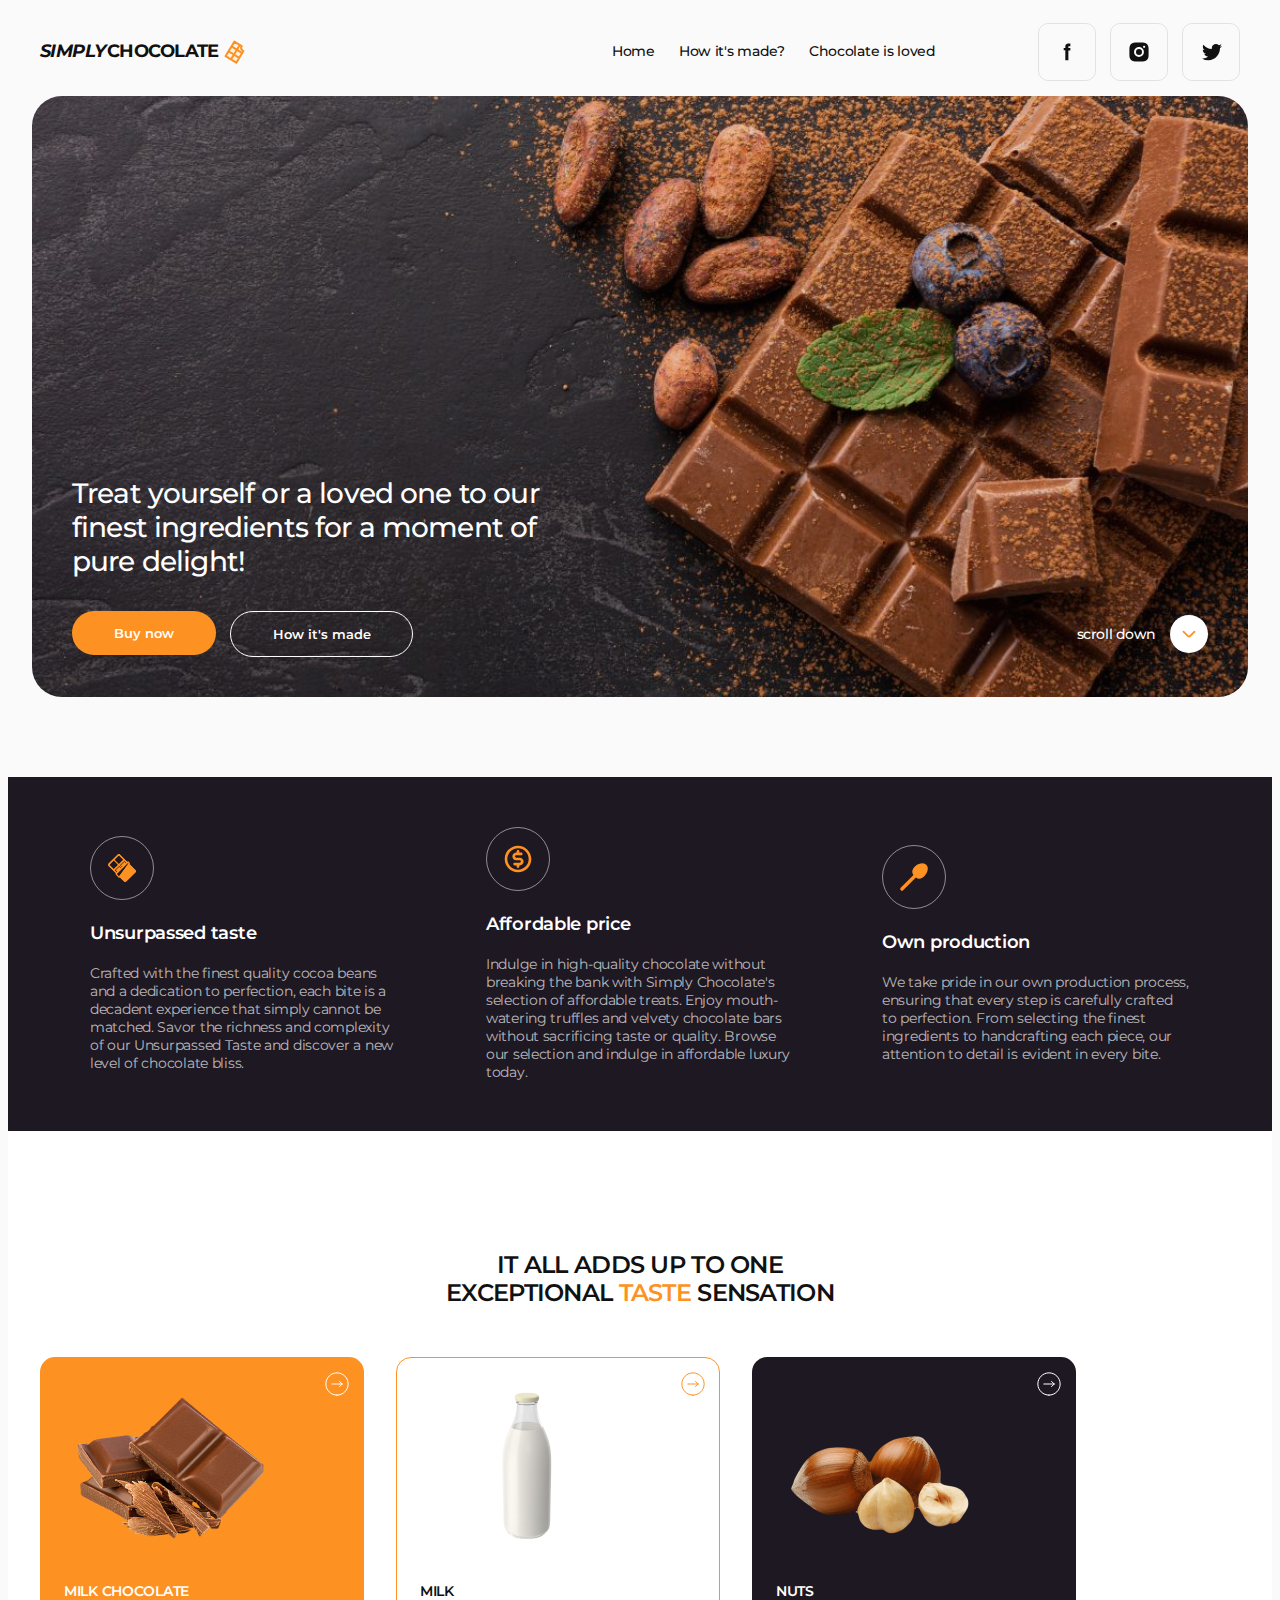
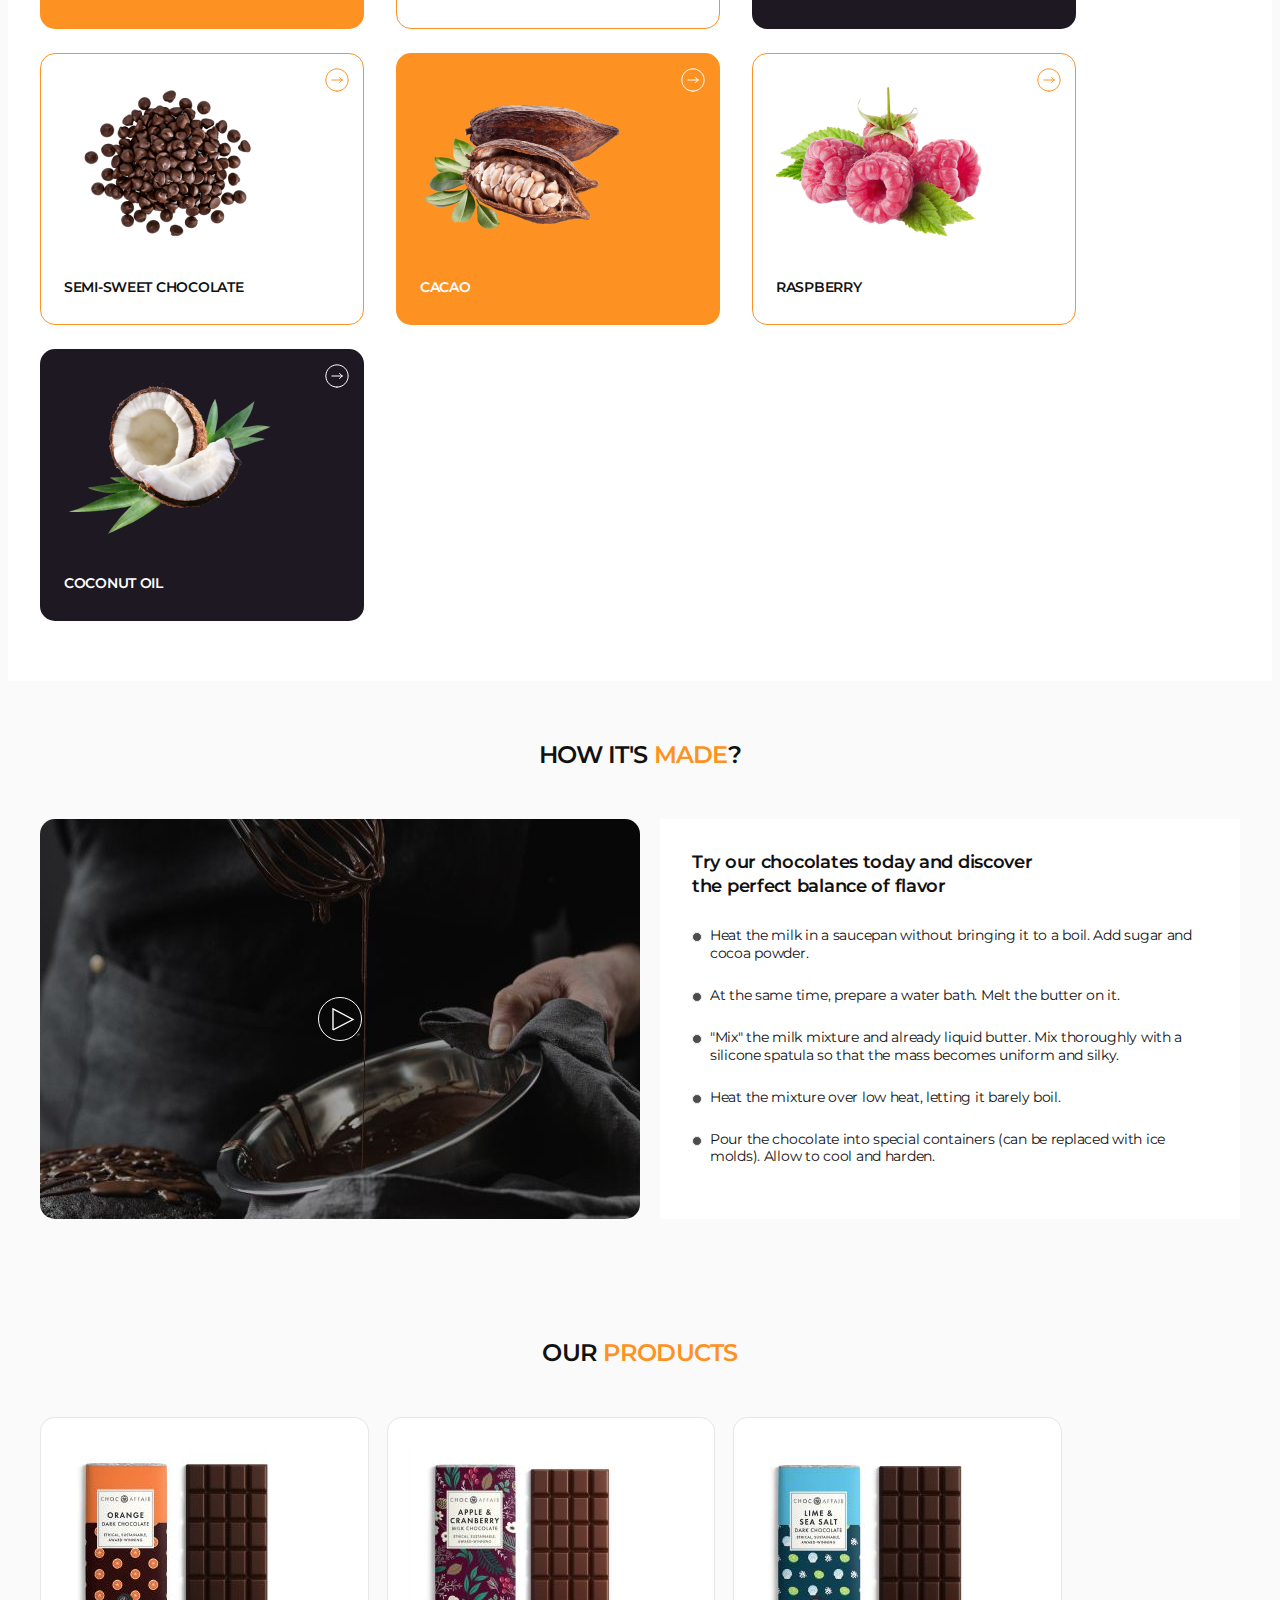
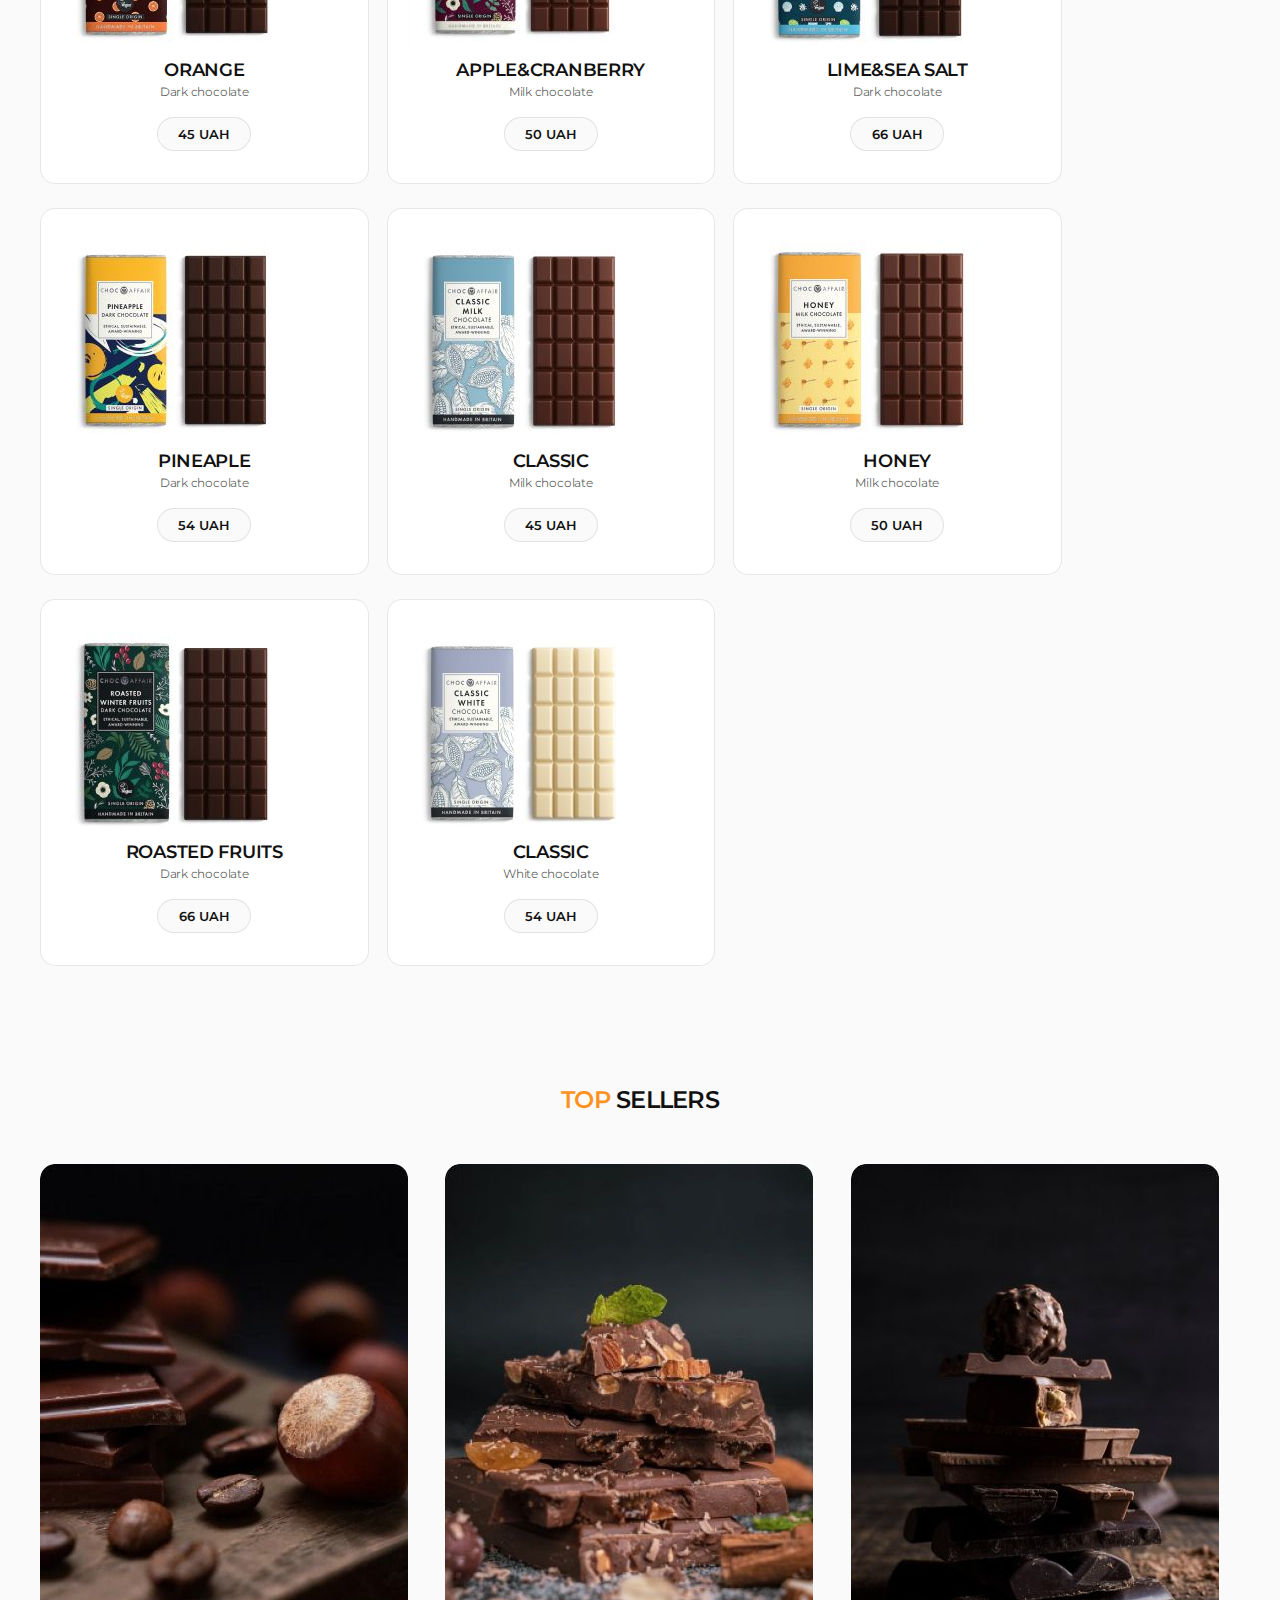
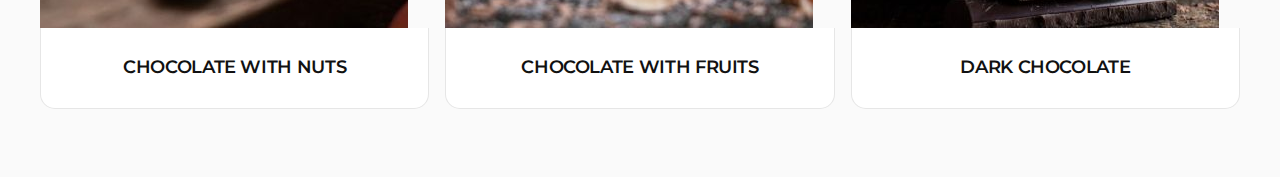
==== commit c73e9ad3: "bestsellers section done" ====
--- a/index.html
+++ b/index.html
@@ -580,18 +580,42 @@
         </div>
       </section>
       <!-- Top sellers -->
-      <!-- <section class="bestsellers section">
+      <section class="bestsellers section">
         <div class="container">
           <h2 class="section-title"><span class="accent">Top</span> sellers</h2>
           <ul class="bestsellers-list">
             <li class="bestsellers-item">
               <div class="bestsellers-thumb">
-                <img
-                  class="bestsellers-img"
-                  src="./images/top-sellers/img-1.jpg"
-                  width="368"
-                  height="464"
-                  alt="chocolate-with-nuts" />
+                <picture>
+                  <source
+                    media="(min-width: 1200px)"
+                    srcset="
+                      ./images/top-sellers/img-1_desk.jpg    1x,
+                      ./images/top-sellers/img-1_desk@2x.jpg 2x
+                    " />
+
+                  <source
+                    media="(min-width: 768px)"
+                    srcset="
+                      ./images/top-sellers/img-1_tab.jpg    1x,
+                      ./images/top-sellers/img-1_tab@2x.jpg 2x
+                    " />
+
+                  <source
+                    media="(max-width: 767px)"
+                    srcset="
+                      ./images/top-sellers/img-1_mob.jpg    1x,
+                      ./images/top-sellers/img-1_mob@2x.jpg 2x
+                    " />
+
+                  <img
+                    class="bestsellers-img"
+                    src="./images/top-sellers/img-1_desk.jpg"
+                    width="368"
+                    height="464"
+                    alt="chocolate-with-nuts"
+                    loading="lazy" />
+                </picture>
                 <p class="overlay">
                   Chocolate with nuts is a delectable combination that brings
                   together the smoothness of chocolate and the crunchiness of
@@ -604,12 +628,29 @@
             </li>
             <li class="bestsellers-item">
               <div class="bestsellers-thumb">
-                <img
-                  class="bestsellers-img"
-                  src="./images/top-sellers/img-2.jpg"
-                  width="368"
-                  height="464"
-                  alt="chocolate-with-fruits" />
+                <picture>
+                  <source
+                    media="(min-width: 1200px)"
+                    srcset="
+                      ./images/top-sellers/img-2_desk.jpg    1x,
+                      ./images/top-sellers/img-2_desk@2x.jpg 2x
+                    " />
+
+                  <source
+                    media="(min-width: 768px)"
+                    srcset="
+                      ./images/top-sellers/img-2_tab.jpg    1x,
+                      ./images/top-sellers/img-2_tab@2x.jpg 2x
+                    " />
+
+                  <img
+                    class="bestsellers-img"
+                    src="./images/top-sellers/img-2_desk.jpg"
+                    width="368"
+                    height="464"
+                    alt="chocolate-with-fruits"
+                    loading="lazy" />
+                </picture>
                 <p class="overlay">
                   Chocolate with fruit is an unbeatable combination of two of
                   the tastiest things in the world. This dessert combines
@@ -623,10 +664,15 @@
               <div class="bestsellers-thumb">
                 <img
                   class="bestsellers-img"
-                  src="./images/top-sellers/img-3.jpg"
+                  srcset="
+                    ./images/top-sellers/img-3_desk.jpg    1x,
+                    ./images/top-sellers/img-3_desk@2x.jpg 2x
+                  "
+                  src="./images/top-sellers/img-3_desk.jpg"
                   width="368"
                   height="464"
-                  alt="dark-chocolate" />
+                  alt="dark-chocolate"
+                  loading="lazy" />
                 <p class="overlay">
                   Dark chocolate is a rich and indulgent treat that is beloved
                   by many chocolate enthusiasts. It is made from cocoa beans,
@@ -639,7 +685,7 @@
             </li>
           </ul>
         </div>
-      </section> -->
+      </section>
       <!-- Reviews -->
       <!-- <section class="reviews section" id="reviews">
         <div class="container">
--- a/css/styles.css
+++ b/css/styles.css
@@ -1021,15 +1021,48 @@
 .accent {}
 
 .bestsellers-list {
-  display: flex;
-  flex-wrap: wrap;
-  gap: 16px;
-}
-
+  display: block;
+}
+
+@media only screen and (min-width: 768px) {
+  .bestsellers-list {
+      display: flex;
+      flex-wrap: wrap;
+      gap: 16px;
+    }
+  }
+  
 .bestsellers-item {
-  width: calc((100% - 2 * 16px) / 3);
+  width: 335px;
   border-radius: 15px 15px 0px 0px;
   overflow: hidden;
+}
+
+@media only screen and (max-width: 767.98px) {
+  .bestsellers-item:nth-child(1n+2) {
+    display: none;
+  }
+}
+@media only screen and (min-width: 768px) {
+  .bestsellers-item {
+      width: calc((100% - 16px) / 2);
+      border-radius: 15px 15px 0px 0px;
+      overflow: hidden;
+    }
+}
+
+@media only screen and (min-width: 768px) and (max-width: 1199.98px) {
+  .bestsellers-item:nth-child(1n+3) {
+      display: none;
+    }
+}
+
+@media only screen and (min-width: 1200px) {
+  .bestsellers-item {
+      width: calc((100% - 2 * 16px) / 3);
+      border-radius: 15px 15px 0px 0px;
+      overflow: hidden;
+    }
 }
 
 .bestsellers-img {}
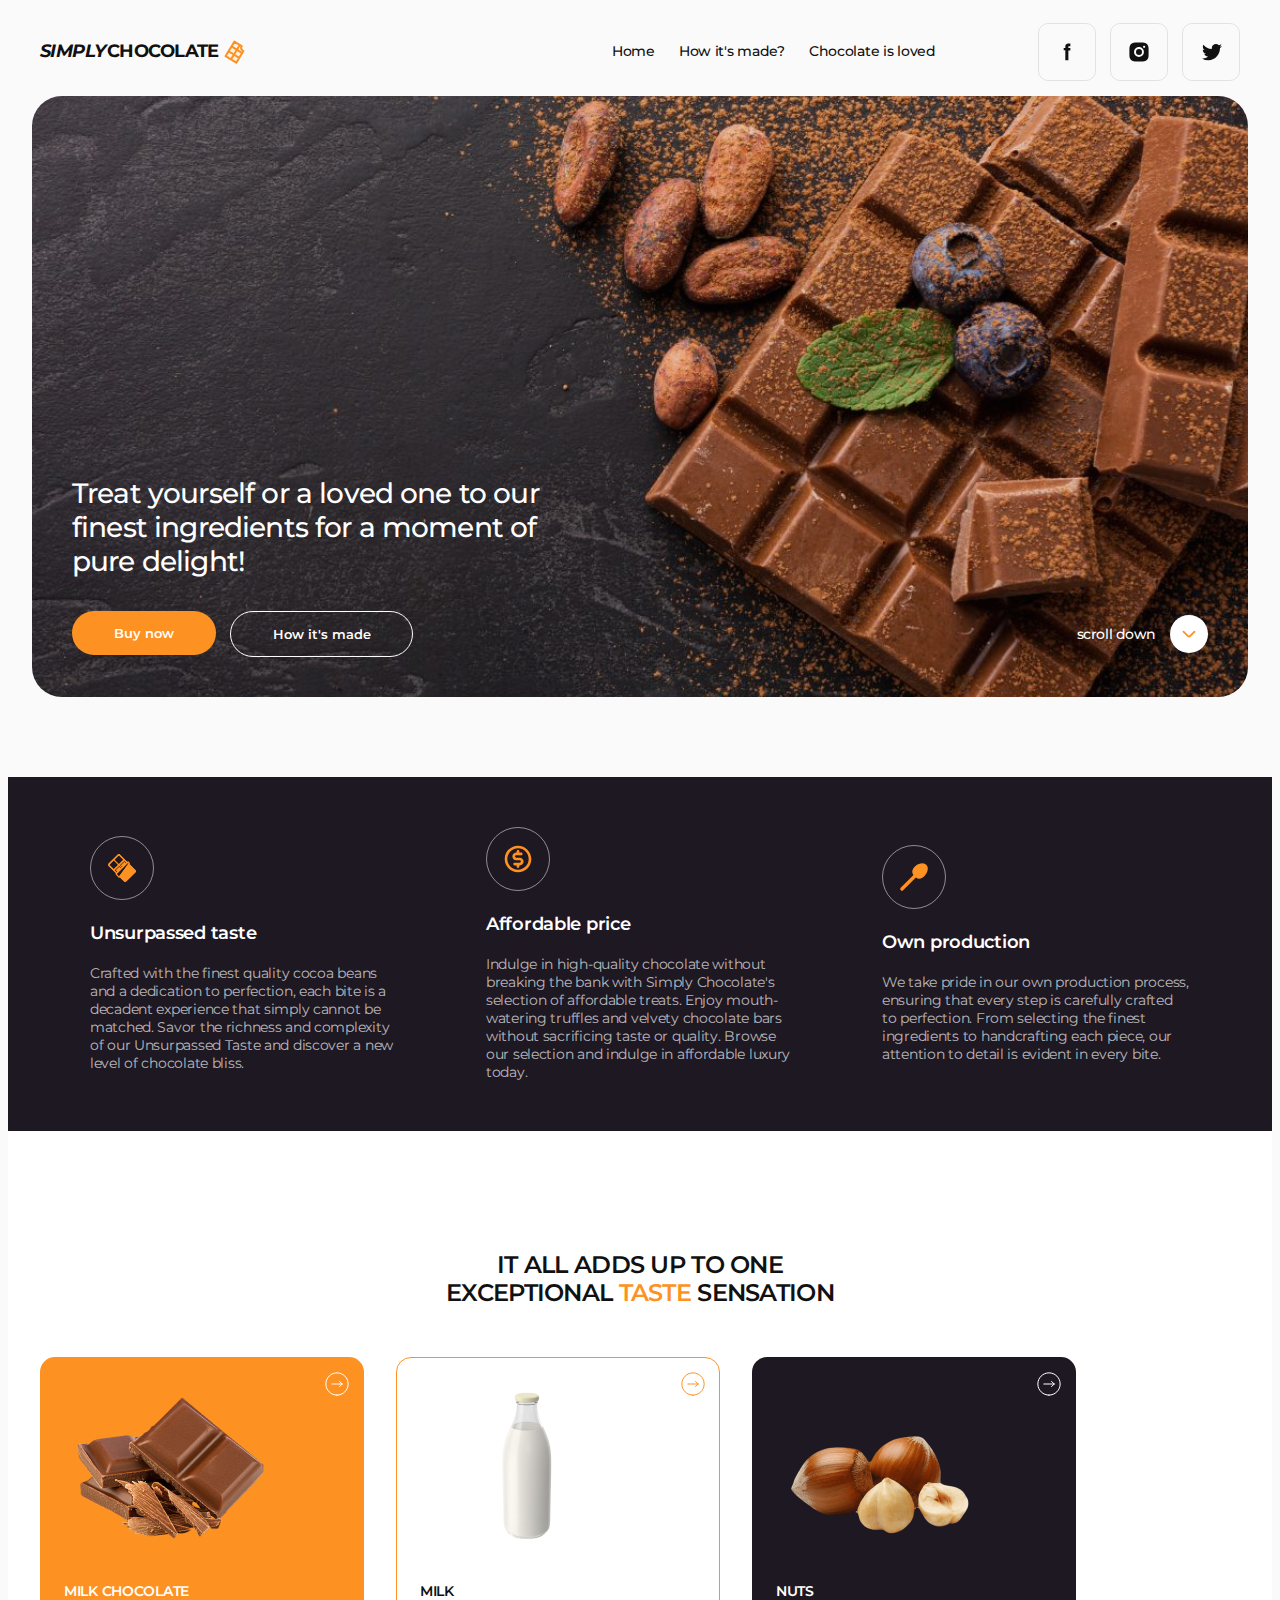
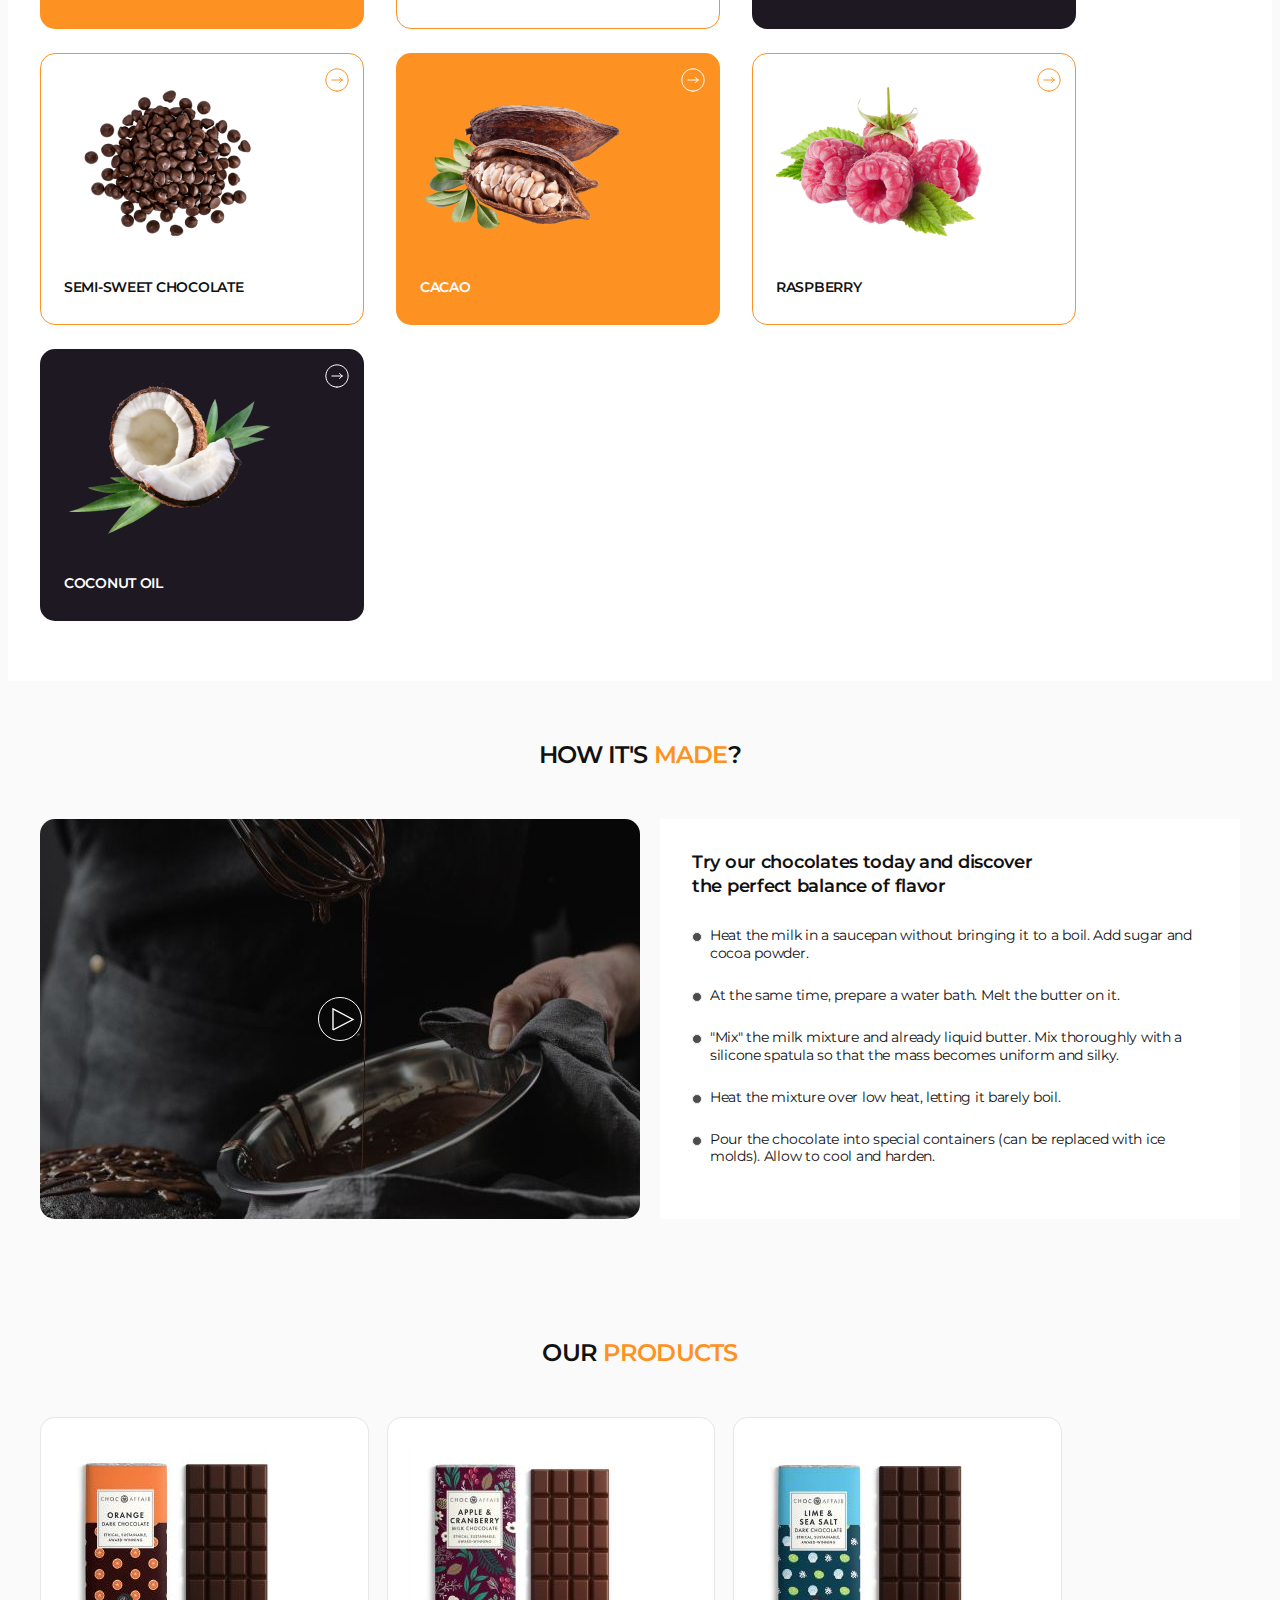
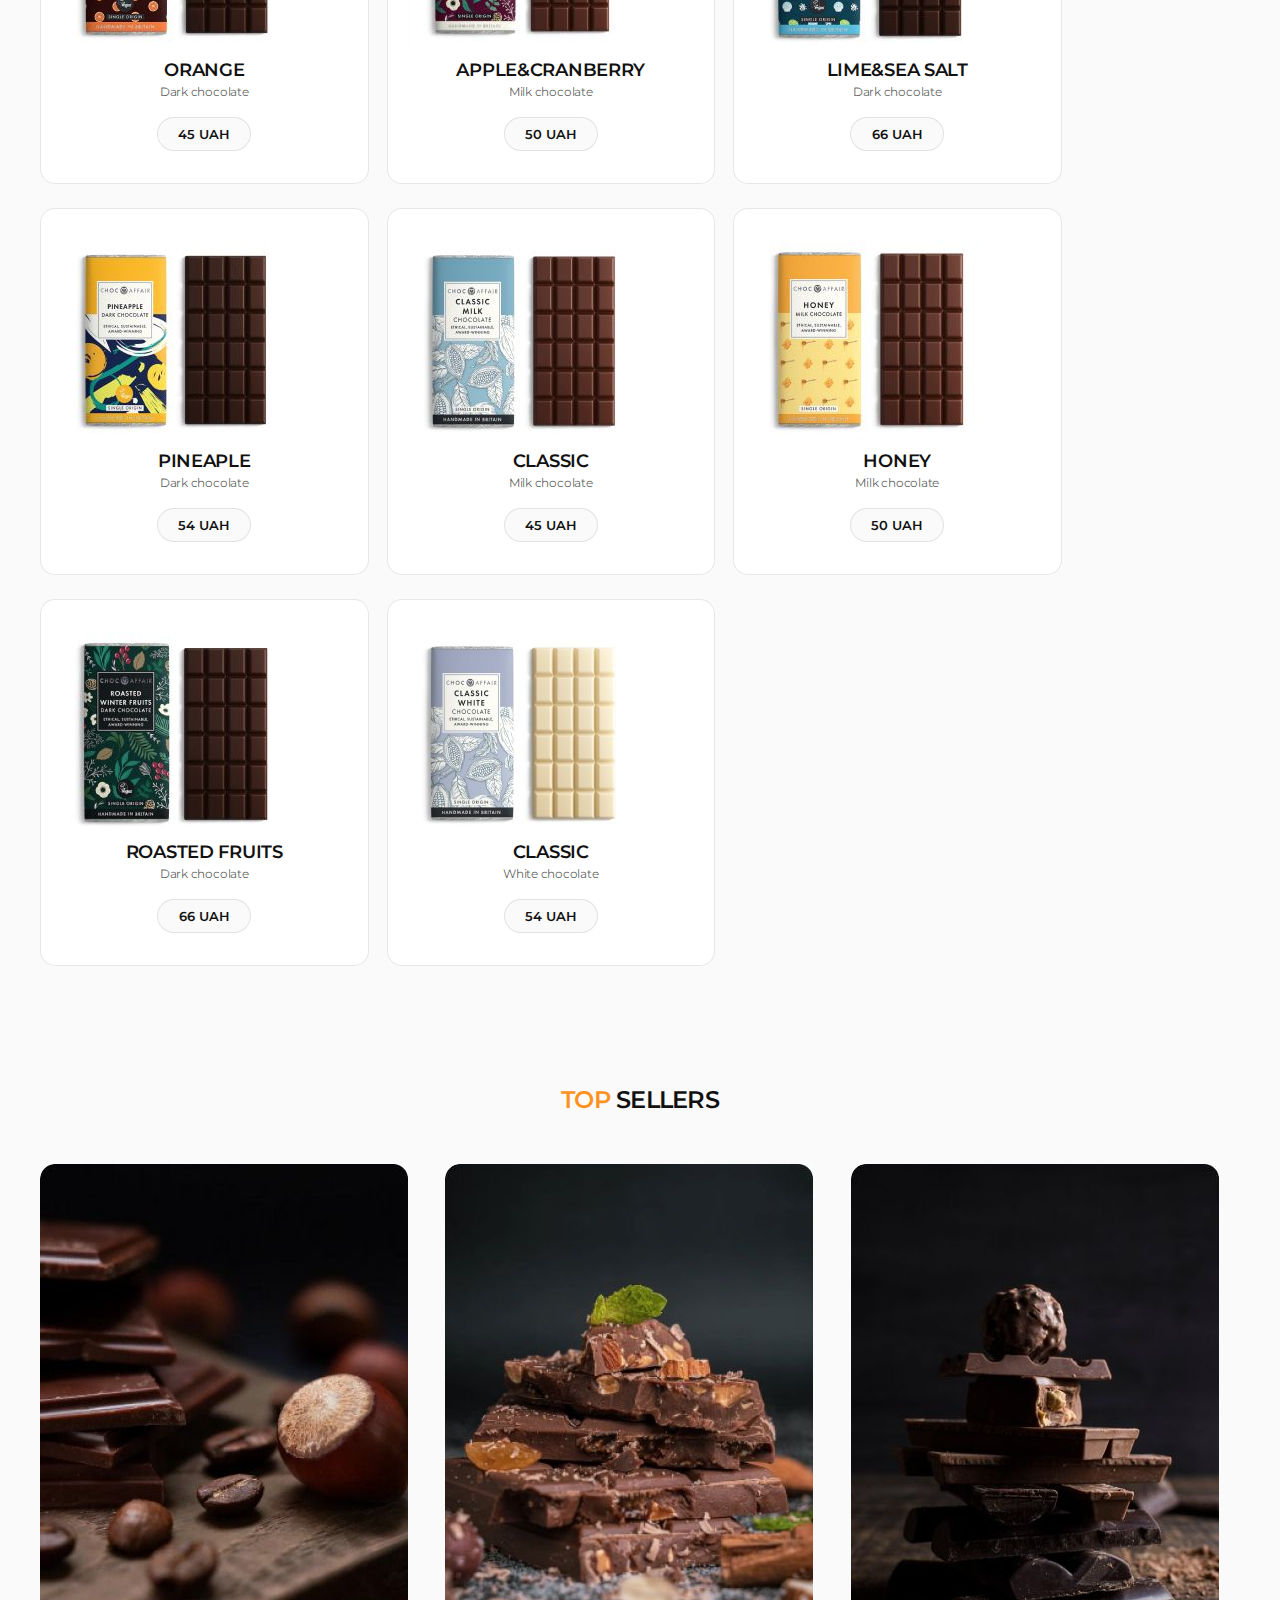
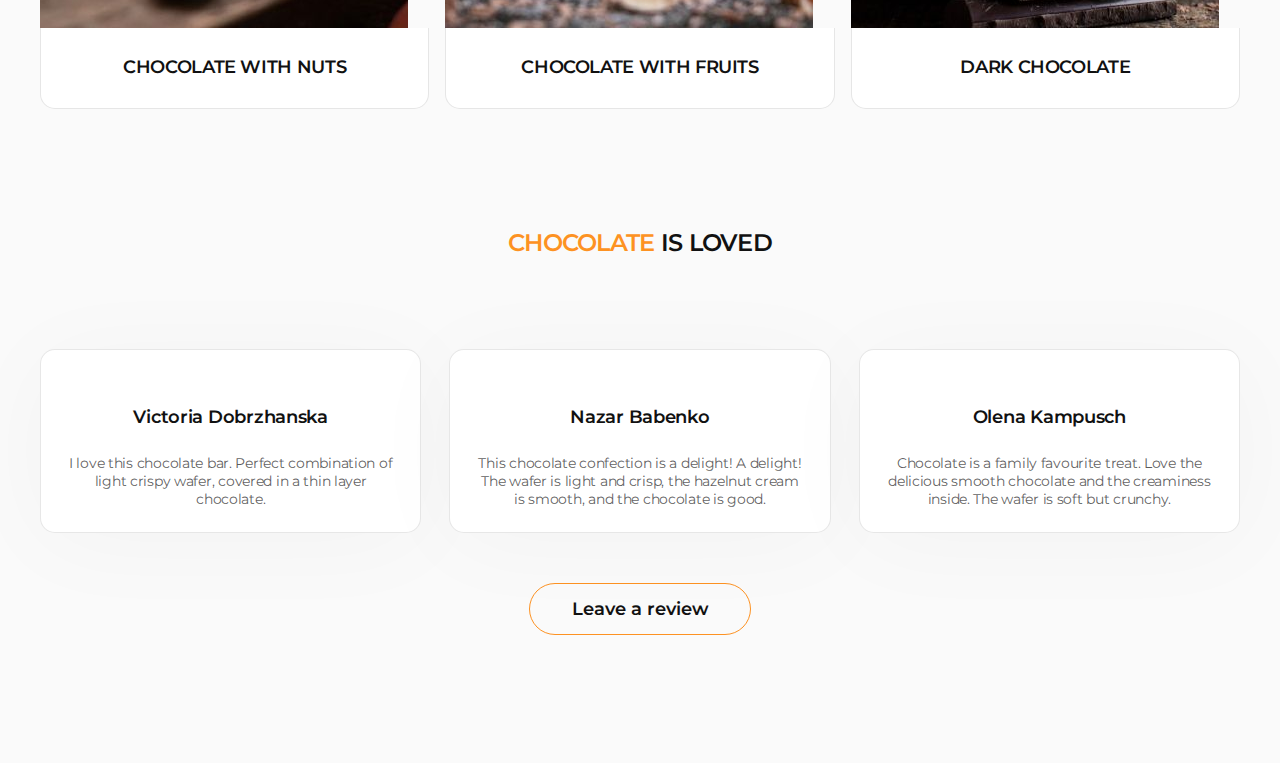
==== commit 4ea49627: "reviews section done" ====
--- a/index.html
+++ b/index.html
@@ -687,7 +687,7 @@
         </div>
       </section>
       <!-- Reviews -->
-      <!-- <section class="reviews section" id="reviews">
+      <section class="reviews section" id="reviews">
         <div class="container">
           <h2 class="section-title">
             <span class="accent">Chocolate</span> is loved
@@ -696,10 +696,15 @@
             <li class="reviews-item">
               <img
                 class="reviews-avatar"
+                srcset="
+                  ./images/reviews/img-1.png    1x,
+                  ./images/reviews/img-1@2x.png 2x
+                "
                 src="./images/reviews/img-1.png"
                 width="80"
                 height="80"
-                alt="victoria-dobrzhanska" />
+                alt="victoria-dobrzhanska" 
+                loading="lazy"/>
               <h3 class="reviews-name">Victoria Dobrzhanska</h3>
               <p class="reviews-text">
                 I love this chocolate bar. Perfect combination of light crispy
@@ -709,10 +714,15 @@
             <li class="reviews-item">
               <img
                 class="reviews-avatar"
+                srcset="
+                  ./images/reviews/img-2.png    1x,
+                  ./images/reviews/img-2@2x.png 2x
+                "
                 src="./images/reviews/img-2.png"
                 width="80"
                 height="80"
-                alt="nazar-babenko" />
+                alt="nazar-babenko" 
+                loading="lazy"/>
               <h3 class="reviews-name">Nazar Babenko</h3>
               <p class="reviews-text">
                 This chocolate confection is a delight! A delight! The wafer is
@@ -723,10 +733,15 @@
             <li class="reviews-item">
               <img
                 class="reviews-avatar"
+                srcset="
+                  ./images/reviews/img-3.png    1x,
+                  ./images/reviews/img-3@2x.png 2x
+                "
                 src="./images/reviews/img-3.png"
                 width="80"
                 height="80"
-                alt="olena-kampusch" />
+                alt="olena-kampusch" 
+                loading="lazy"/>
               <h3 class="reviews-name">Olena Kampusch</h3>
               <p class="reviews-text">
                 Chocolate is a family favourite treat. Love the delicious smooth
@@ -737,7 +752,7 @@
           </ul>
           <button class="reviews-button" type="button">Leave a review</button>
         </div>
-      </section> -->
+      </section>
     </main>
 
     <!-- Footer -->
--- a/css/styles.css
+++ b/css/styles.css
@@ -938,11 +938,12 @@
   flex-direction: column;
   gap: 32px;
 }
+
 @media only screen and (min-width: 768px) {
   .products-list {
-      display: flex;
-      flex-wrap: wrap;
-      flex-direction: row;
+    display: flex;
+    flex-wrap: wrap;
+    flex-direction: row;
   }
 }
 
@@ -960,20 +961,22 @@
   border: 1px solid rgba(17, 17, 17, 0.1);
   background: #fff;
 }
+
 @media only screen and (min-width: 768px) {
   .products-item {
-      border-radius: 15px;
-      width: calc((100% - 32px) / 2);
-    }
-}
+    border-radius: 15px;
+    width: calc((100% - 32px) / 2);
+  }
+}
+
 @media only screen and (min-width: 1200px) {
   .products-item {
-      border-radius: 15px;
-      width: calc((100% - 3 * 18px) / 4);
-      border: 1px solid rgba(17, 17, 17, 0.1);
-      background: #fff;
-      padding: 32px 20px;
-    }
+    border-radius: 15px;
+    width: calc((100% - 3 * 18px) / 4);
+    border: 1px solid rgba(17, 17, 17, 0.1);
+    background: #fff;
+    padding: 32px 20px;
+  }
 }
 
 .products-img {
@@ -1026,12 +1029,12 @@
 
 @media only screen and (min-width: 768px) {
   .bestsellers-list {
-      display: flex;
-      flex-wrap: wrap;
-      gap: 16px;
-    }
-  }
-  
+    display: flex;
+    flex-wrap: wrap;
+    gap: 16px;
+  }
+}
+
 .bestsellers-item {
   width: 335px;
   border-radius: 15px 15px 0px 0px;
@@ -1043,26 +1046,27 @@
     display: none;
   }
 }
+
 @media only screen and (min-width: 768px) {
   .bestsellers-item {
-      width: calc((100% - 16px) / 2);
-      border-radius: 15px 15px 0px 0px;
-      overflow: hidden;
-    }
+    width: calc((100% - 16px) / 2);
+    border-radius: 15px 15px 0px 0px;
+    overflow: hidden;
+  }
 }
 
 @media only screen and (min-width: 768px) and (max-width: 1199.98px) {
   .bestsellers-item:nth-child(1n+3) {
-      display: none;
-    }
+    display: none;
+  }
 }
 
 @media only screen and (min-width: 1200px) {
   .bestsellers-item {
-      width: calc((100% - 2 * 16px) / 3);
-      border-radius: 15px 15px 0px 0px;
-      overflow: hidden;
-    }
+    width: calc((100% - 2 * 16px) / 3);
+    border-radius: 15px 15px 0px 0px;
+    overflow: hidden;
+  }
 }
 
 .bestsellers-img {}
@@ -1117,26 +1121,74 @@
   padding-bottom: 120px;
 }
 
-.section-title {}
+.reviews .section-title {
+  margin-bottom: 74px;
+}
+
+@media only screen and (min-width: 768px) {
+  .reviews .section-title {
+    margin-bottom: 92px;
+  }
+}
+
 
 .accent {}
 
 .reviews-list {
   display: flex;
-  flex-wrap: wrap;
+  flex-direction: column;
   gap: 28px;
-  margin-bottom: 50px;
+  margin-bottom: 32px;
+}
+
+@media only screen and (min-width: 768px) {
+  .reviews-list {
+    flex-direction: row;
+    gap: 16px;
+    margin-bottom: 50px;
+  }
+}
+
+@media only screen and (min-width: 1200px) {
+  .reviews-list {
+    gap: 28px;
+  }
 }
 
 .reviews-item {
   position: relative;
-  width: calc((100% - 2 * 28px) / 3);
-  padding: 24px;
-  padding-top: 56px;
+  width: 335px;
+  padding: 56px 18px 42px 18px;
   background-color: #fff;
   border-radius: 15px;
   border: 1px solid rgba(17, 17, 17, 0.1);
   box-shadow: 0px 9.049px 100px 0px rgba(17, 17, 17, 0.03);
+}
+
+@media only screen and (max-width: 767.98px) {
+  .reviews-item:nth-child(1n+2) {
+    display: none;
+  }
+}
+
+@media only screen and (min-width: 768px) {
+  .reviews-item {
+    width: calc((100% - 16px) / 2);
+    padding: 24px;
+    padding-top: 56px;
+  }
+}
+
+@media only screen and (min-width: 768px) and (max-width: 1199.98px) {
+  .reviews-item:nth-child(1n+3) {
+    display: none;
+  }
+}
+
+@media only screen and (min-width: 1200px) {
+  .reviews-item {
+    width: calc((100% - 2 * 28px) / 3);
+  }
 }
 
 .reviews-avatar {
@@ -1151,7 +1203,6 @@
 .reviews-name {
   margin-bottom: 24px;
   text-align: center;
-  line-height: 1.33;
 }
 
 .reviews-text {
@@ -1162,21 +1213,44 @@
 
 .reviews-button {
   display: block;
+  min-width: 165px;
   border-radius: 100px;
   border: 1px solid #fd9222;
-  padding: 14px 40px;
+  padding: 12px 28px;
   margin-left: auto;
   margin-right: auto;
-  font-size: 18px;
+  font-size: 14px;
   font-weight: 600;
   background-color: transparent;
   transition: color 300ms ease-in-out, background-color 300ms ease-in-out;
+}
+
+@media only screen and (min-width: 768px) {
+  .reviews-button {
+    min-width: 222px;
+    padding: 14px 40px;
+    font-size: 18px;
+  }
 }
 
 .reviews-button:hover,
 .reviews-button:focus {
   color: #fff;
   background-color: #fd9222;
+}
+
+@media (hover: hover) {
+  .reviews-button: hover {
+    color: #fff;
+    background-color: #fd9222;
+  }
+}
+
+@media not (hover: hover) {
+  .reviews-button:active {
+    color: #fff;
+    background-color: #fd9222;
+  }
 }
 
 /* #endregion */
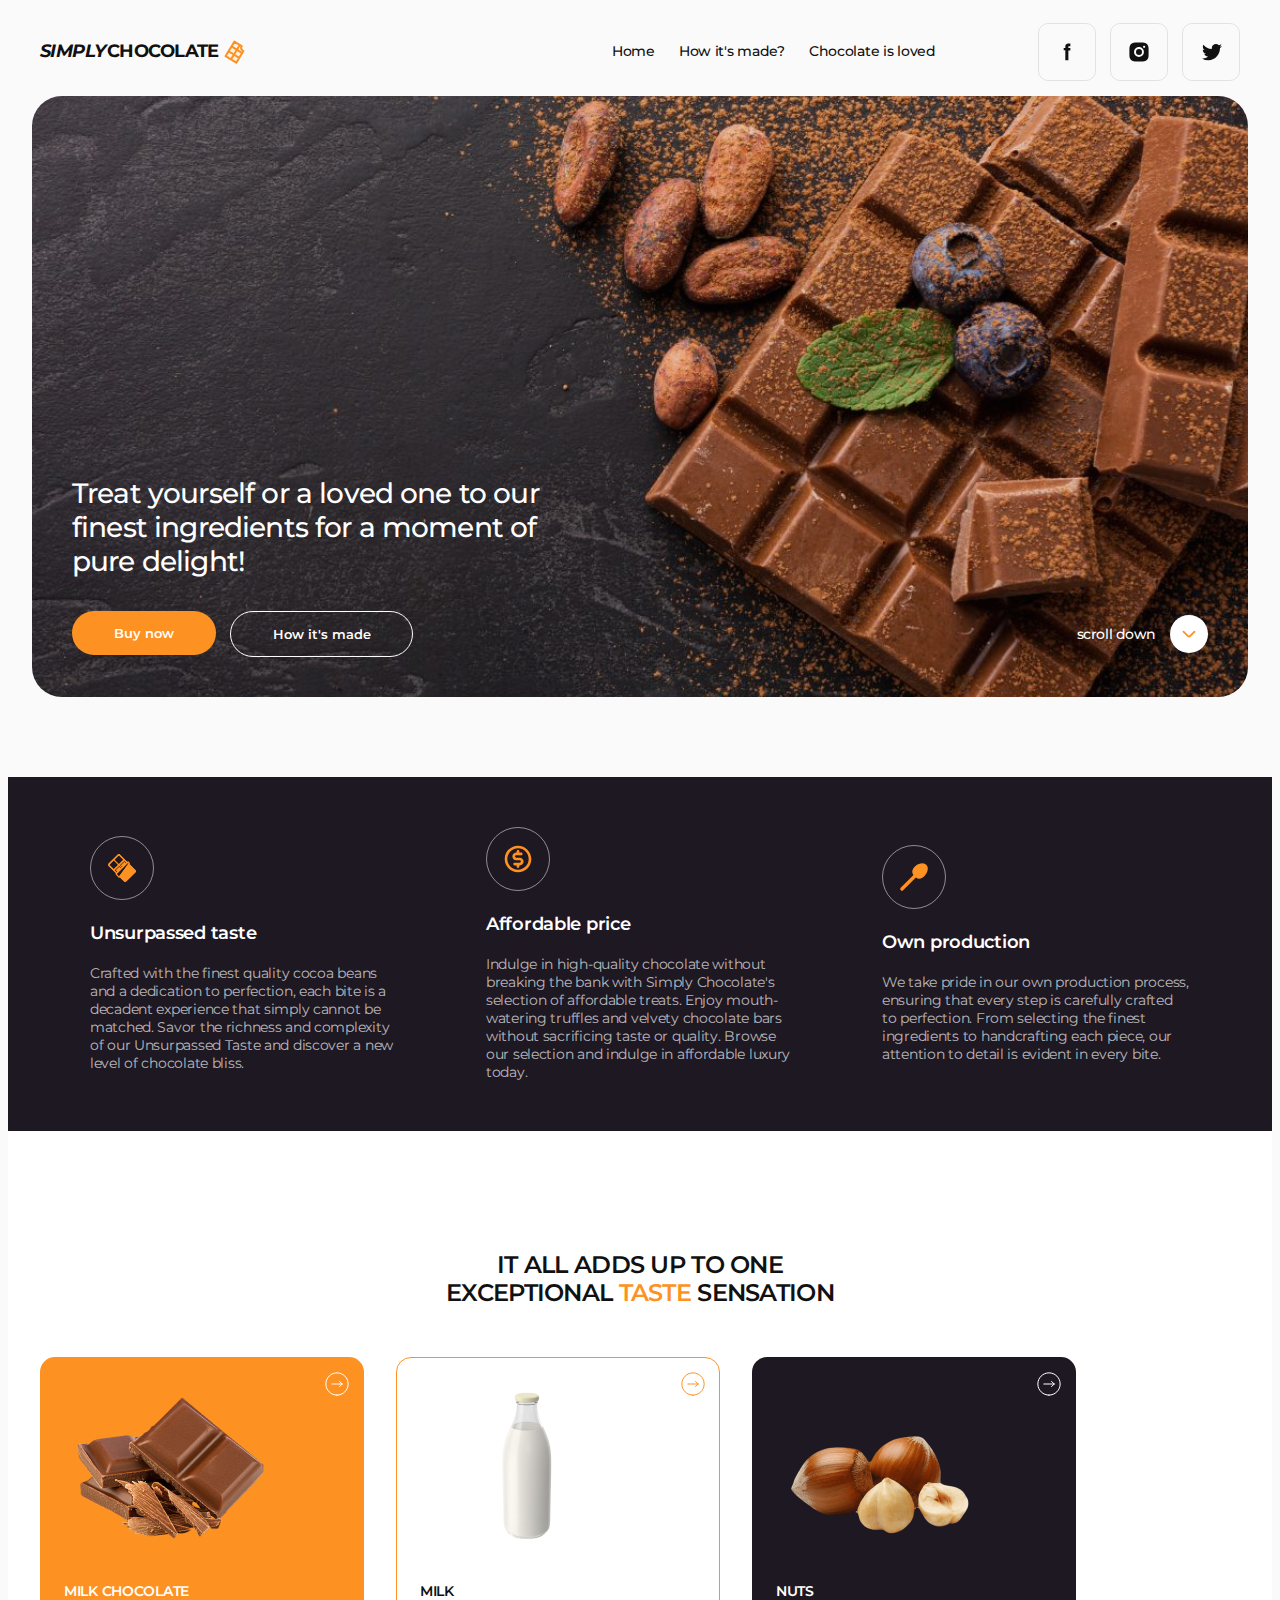
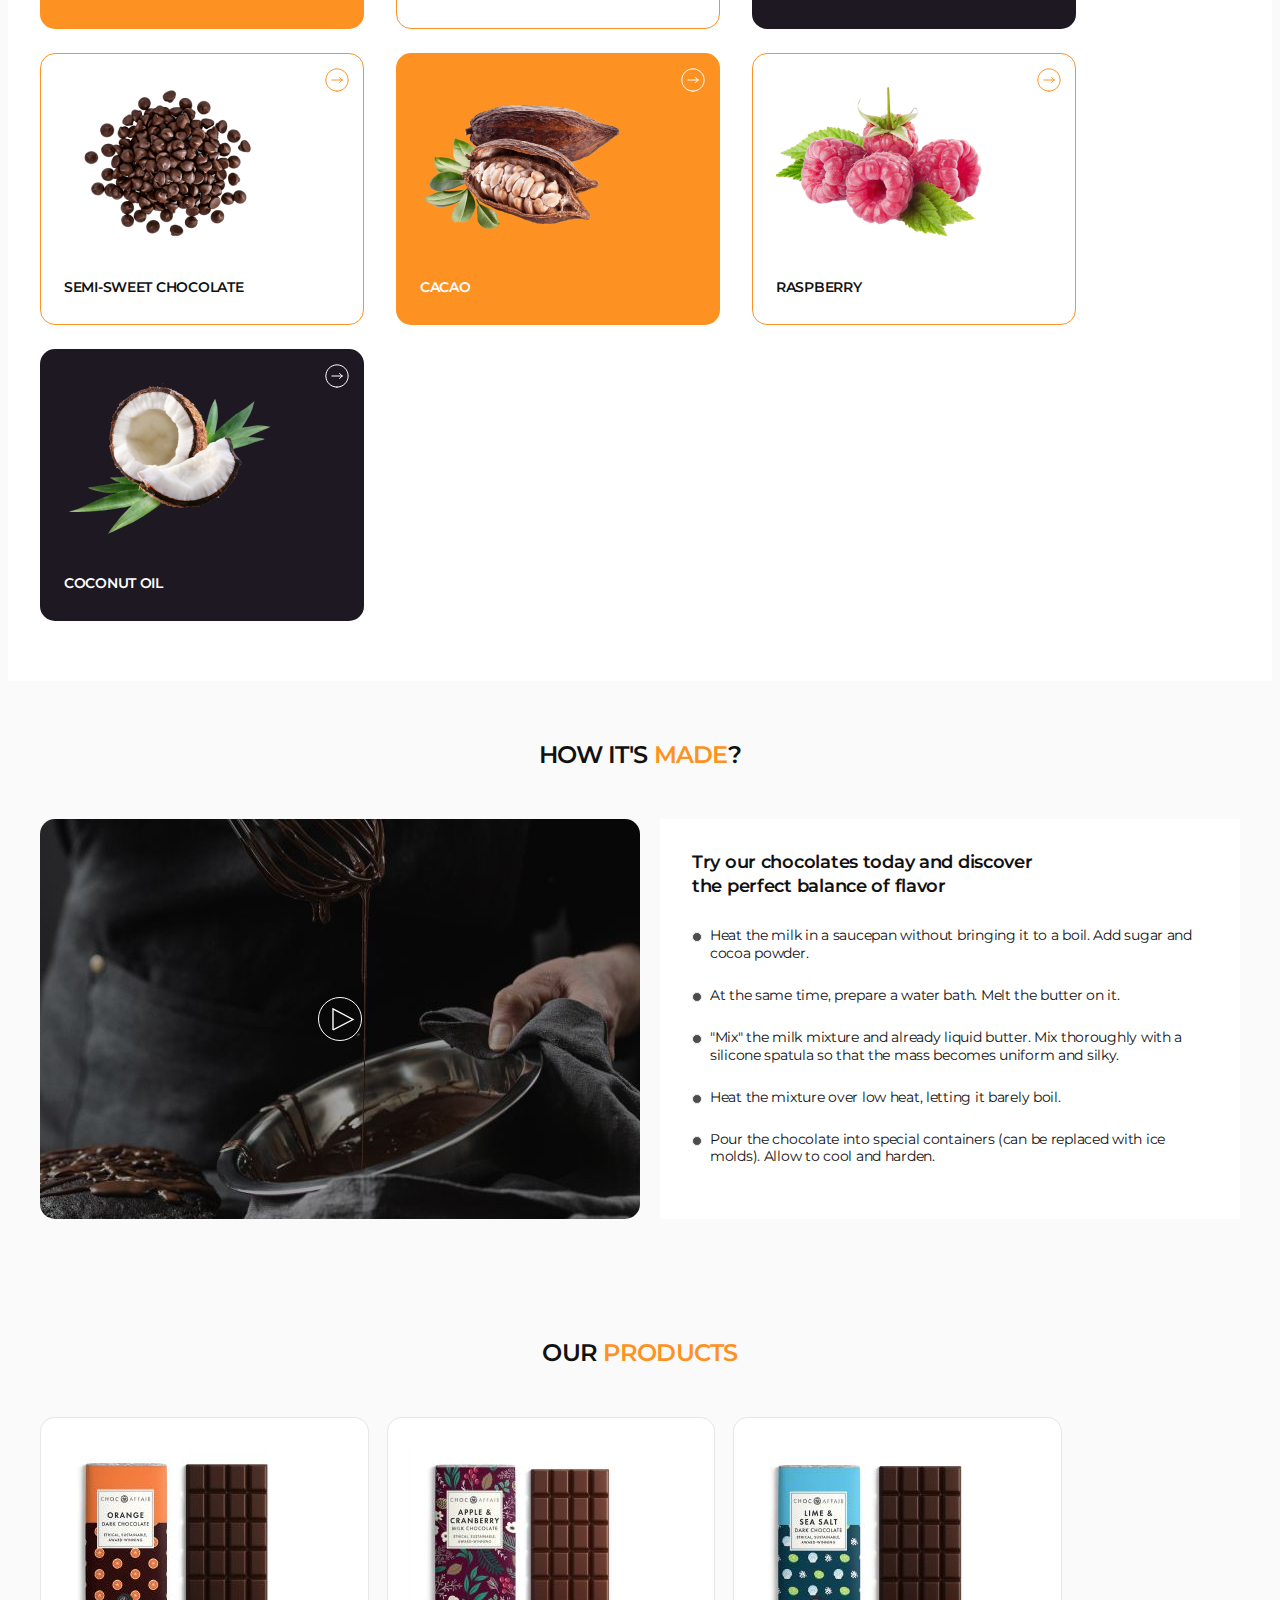
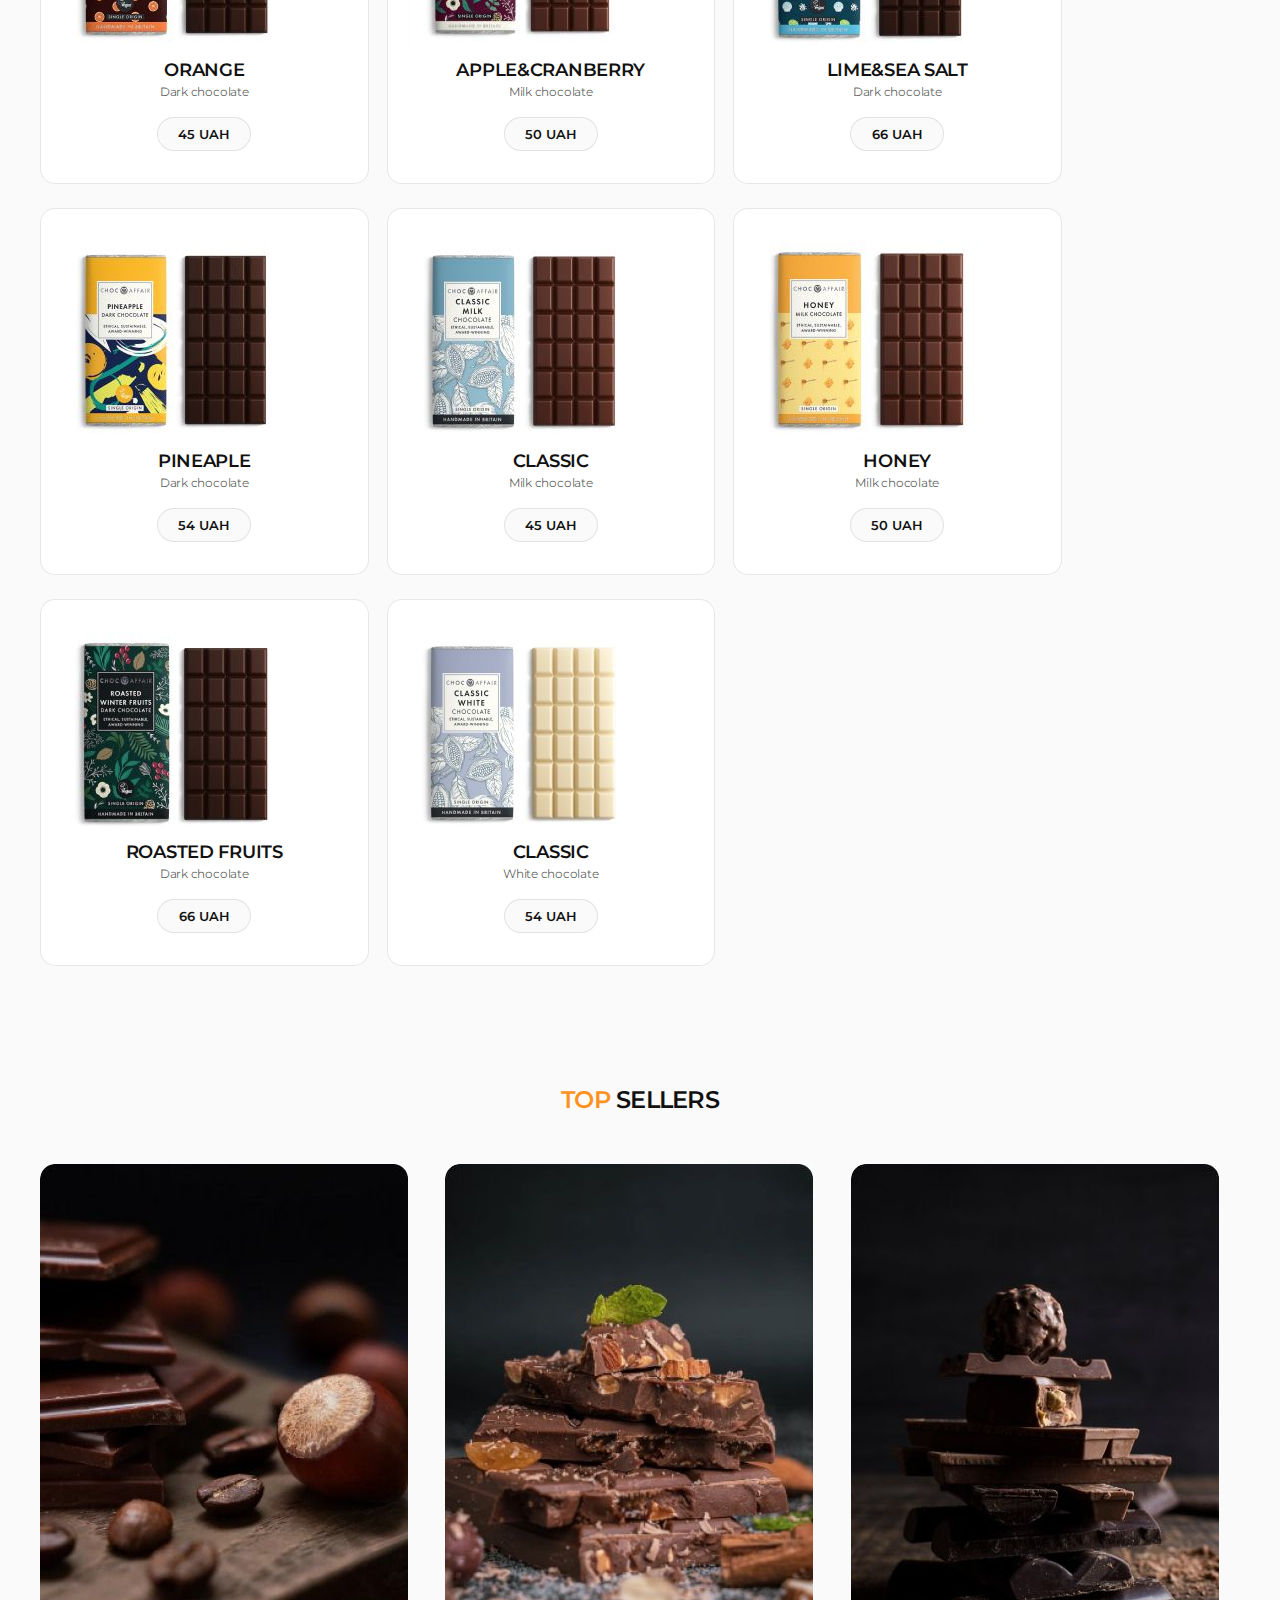
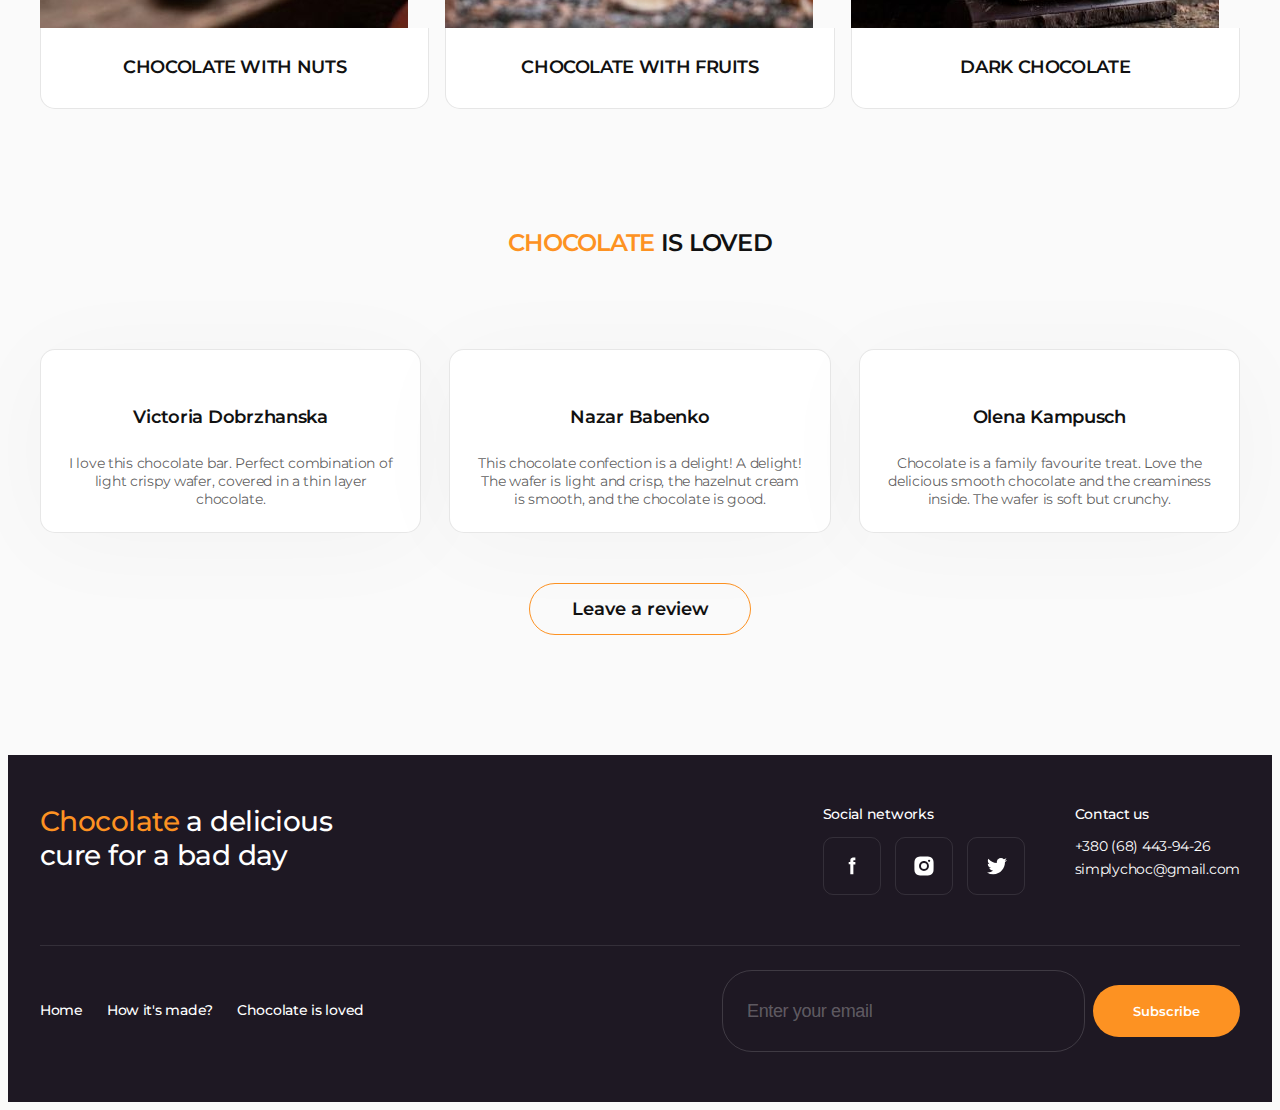
==== commit 77448987: "footer done" ====
--- a/index.html
+++ b/index.html
@@ -756,64 +756,66 @@
     </main>
 
     <!-- Footer -->
-    <!-- <footer class="footer">
+    <footer class="footer">
       <div class="container">
         <div class="footer-wrapper">
           <p class="footer-slogan">
             <span class="accent">Chocolate</span> a delicious cure for a bad day
           </p>
-          <div class="footer-socials-wrapper">
-            <p class="footer-socials">Social networks</p>
-            <ul class="footer-socials-list">
-              <li class="footer-socials-item">
-                <a
-                  class="footer-socials-link"
-                  href="http://facebook.com"
-                  target="_blank">
-                  <svg class="socials-icon" width="24" height="24">
-                    <use href="./images/icons.svg#icon-facebook"></use>
-                  </svg>
-                </a>
-              </li>
-              <li class="footer-socials-item">
-                <a
-                  class="footer-socials-link"
-                  href="http://instagram.com"
-                  target="_blank">
-                  <svg class="socials-icon" width="24" height="24">
-                    <use href="./images/icons.svg#icon-instagram"></use>
-                  </svg>
-                </a>
-              </li>
-              <li class="footer-socials-item">
-                <a
-                  class="footer-socials-link"
-                  href="http://x.com"
-                  target="_blank">
-                  <svg class="socials-icon" width="24" height="24">
-                    <use href="./images/icons.svg#icon-twitter"></use>
-                  </svg>
-                </a>
-              </li>
-            </ul>
+          <div class="footer-wrapper-adaptive">
+            <div class="footer-socials-wrapper">
+              <p class="footer-socials">Social networks</p>
+              <ul class="footer-socials-list">
+                <li class="footer-socials-item">
+                  <a
+                    class="footer-socials-link"
+                    href="http://facebook.com"
+                    target="_blank">
+                    <svg class="socials-icon" width="24" height="24">
+                      <use href="./images/icons.svg#icon-facebook"></use>
+                    </svg>
+                  </a>
+                </li>
+                <li class="footer-socials-item">
+                  <a
+                    class="footer-socials-link"
+                    href="http://instagram.com"
+                    target="_blank">
+                    <svg class="socials-icon" width="24" height="24">
+                      <use href="./images/icons.svg#icon-instagram"></use>
+                    </svg>
+                  </a>
+                </li>
+                <li class="footer-socials-item">
+                  <a
+                    class="footer-socials-link"
+                    href="http://x.com"
+                    target="_blank">
+                    <svg class="socials-icon" width="24" height="24">
+                      <use href="./images/icons.svg#icon-twitter"></use>
+                    </svg>
+                  </a>
+                </li>
+              </ul>
+            </div>
+            <div class="footer-address">
+              <p class="footer-contacts">Contact us</p>
+              <ul class="footer-contacts-list">
+                <li class="footer-contacts-item">
+                  <a class="footer-address-link" href="tel:+380684439426"
+                    >+380 (68) 443-94-26</a
+                  >
+                </li>
+                <li class="footer-contacts-item">
+                  <a
+                    class="footer-address-link"
+                    href="mailto:simplychoc@gmail.com"
+                    >simplychoc@gmail.com</a
+                  >
+                </li>
+              </ul>
+            </div>
           </div>
-          <address class="footer-address">
-            <p class="footer-contacts">Contact us</p>
-            <ul class="footer-contacts-list">
-              <li class="footer-contacts-item">
-                <a class="footer-address-link" href="tel:+380684439426"
-                  >+380 (68) 443-94-26</a
-                >
-              </li>
-              <li class="footer-contacts-item">
-                <a
-                  class="footer-address-link"
-                  href="mailto:simplychoc@gmail.com"
-                  >simplychoc@gmail.com</a
-                >
-              </li>
-            </ul>
-          </address>
         </div>
         <div class="footer-menu-wrapper">
           <ul class="footer-menu">
@@ -842,7 +844,7 @@
           </div>
         </div>
       </div>
-    </footer> -->
+    </footer>
 
     <!-- Modal -->
     <div class="backdrop">
--- a/css/styles.css
+++ b/css/styles.css
@@ -1257,29 +1257,75 @@
 
 /* #region Footer */
 .footer {
-  padding: 50px 0;
+  padding: 32px 0;
   background-color: #1e1823;
 }
 
+@media only screen and (min-width: 768px) {
+  .footer {
+    padding: 50px 0;
+  }
+}
+
 .footer-wrapper {
   display: flex;
-  padding-bottom: 50px;
+  flex-direction: column;
+  gap: 32px;
+  padding-bottom: 32px;
   border-bottom: 1px solid rgba(255, 255, 255, 0.1);
 }
 
+@media only screen and (min-width: 768px) {
+  .footer-wrapper {
+    display: flex;
+    flex-direction: row;
+    gap: 0;
+    padding-bottom: 50px;
+    border-bottom: 1px solid rgba(255, 255, 255, 0.1);
+  }
+}
+
 .footer-slogan {
-  margin-right: auto;
   width: 300px;
   color: #fff;
-  font-size: 28px;
+  font-size: 24px;
   font-weight: 500;
-  line-height: 1.21;
+  line-height: 1.17;
   letter-spacing: -0.02em;
 }
 
-.footer-socials-wrapper {
-  margin-right: 50px;
-}
+@media only screen and (min-width: 768px) {
+  .footer-slogan {
+    margin-right: auto;
+    color: #fff;
+    font-size: 28px;
+    font-weight: 500;
+    line-height: 1.21;
+    letter-spacing: -0.02em;
+  }
+}
+
+.footer-wrapper-adaptive {
+  display: flex;
+  flex-direction: column-reverse;
+  gap: 32px;
+}
+
+@media only screen and (min-width: 768px) {
+  .footer-wrapper-adaptive {
+    flex-direction: row;
+    gap: 40px;
+  }
+}
+
+@media only screen and (min-width: 1200px) {
+  .footer-wrapper-adaptive {
+    flex-direction: row;
+    gap: 50px;
+  }
+}
+
+.footer-socials-wrapper {}
 
 .footer-socials {
   margin-bottom: 14px;
@@ -1313,6 +1359,20 @@
   border-color: rgba(253, 146, 34, 0.1);
 }
 
+@media (hover: hover) {
+  .footer .footer-socials-link:hover {
+    color: #fd9222;
+    border-color: rgba(253, 146, 34, 0.1);
+  }
+}
+
+@media not (hover: hover) {
+  .footer .footer-socials-link:active {
+    color: #fd9222;
+    border-color: rgba(253, 146, 34, 0.1)
+  }
+}
+
 .footer-address {
   font-style: normal;
 }
@@ -1343,33 +1403,93 @@
   color: #fd9222;
 }
 
+@media (hover: hover) {
+  .footer-address-link:hover {
+    color: #fd9222;
+  }
+}
+
+@media not (hover: hover) {
+  .footer-address-link:active {
+    color: #fd9222;
+  }
+}
+
 .footer-menu-wrapper {
-  padding-top: 24px;
-  display: flex;
+  display: flex;
+  flex-direction: column;
+  padding-top: 32px;
+  gap: 32px;
+}
+
+@media only screen and (min-width: 768px) {
+  .footer-menu-wrapper {
+    padding-top: 24px;
+    flex-direction: row;
+  }
 }
 
 .footer-menu {
   display: flex;
-  align-items: center;
-  gap: 24px;
+  flex-direction: column;
+  gap: 18px;
+}
+
+@media only screen and (min-width: 768px) {
+  .footer-menu {
+    flex-direction: row;
+    align-items: center;
+    gap: 16px;
+  }
+}
+
+@media only screen and (min-width: 1200px) {
+  .footer-menu {
+    display: flex;
+    align-items: center;
+    gap: 24px;
+  }
 }
 
 .footer-menu-item {}
 
 .footer-menu-link {
   display: block;
-  padding: 18px 0;
+  padding: 0;
   color: #fff;
   font-weight: 500;
   line-height: 1.14;
   transition: color 300ms ease-in-out;
 }
 
+@media only screen and (min-width: 768px) {
+  .footer-menu-link {
+    display: block;
+    padding: 18px 0;
+    color: #fff;
+    font-weight: 500;
+    line-height: 1.14;
+    transition: color 300ms ease-in-out;
+  }
+}
+
 .footer-menu-link:hover,
 .footer-menu-link:focus {
   color: #fd9222;
 }
 
+@media (hover: hover) {
+  .footer-menu-link:hover {
+    color: #fd9222;
+  }
+}
+
+@media not (hover: hover) {
+  .footer-menu-link:active {
+    color: #fd9222;
+  }
+}
+
 .subscribe-wrapper {
   margin-left: auto;
 }
@@ -1383,25 +1503,50 @@
 .subsribe-label {}
 
 .subscribe-input {
-  width: 313px;
-  height: 52px;
-  padding: 14px 24px;
+  width: 207px;
+  height: 45px;
+  padding: 14px 28px;
   border-radius: 30px;
   border: 1.5px solid rgba(255, 255, 255, 0.15);
   background-color: transparent;
   color: rgba(255, 255, 255, 0.3);
-  font-size: 18px;
-  line-height: 1.22;
-  letter-spacing: 0.02em;
+  font-size: 14px;
+  line-height: normal;
+  letter-spacing: -0.02em;
   outline: transparent;
   transition: border-color 300ms ease-in-out;
 }
 
+@media only screen and (min-width: 768px) {
+  .subscribe-input {
+    width: 233px;
+    height: 45px;
+    padding: 14px 24px;
+  }
+}
+
+@media only screen and (min-width: 1200px) {
+  .subscribe-input {
+    width: 313px;
+    height: 52px;
+    font-size: 18px;
+    line-height: 1.22;
+
+  }
+}
+
 .subscribe-input::placeholder {
   color: rgba(255, 255, 255, 0.3);
-  font-size: 18px;
-  line-height: 1.22;
-  letter-spacing: 0.02em;
+  font-size: 14px;
+  line-height: normal;
+  letter-spacing: -0.02em;
+}
+
+@media only screen and (min-width: 1200px) {
+  .subscribe-input::placeholder {
+    font-size: 18px;
+    line-height: 1.22;
+  }
 }
 
 .subscribe-input:focus {
@@ -1413,21 +1558,51 @@
   display: flex;
   justify-content: center;
   align-items: center;
-  min-height: 52px;
-  min-width: 137px;
-  padding: 17px 40px;
+  min-height: 45px;
+  min-width: 120px;
+  padding: 14px 26px;
   color: #fff;
   font-weight: 600;
-  line-height: 1.29;
+  line-height: normal;
   border-radius: 100px;
   background: #fd9222;
   transition: color 300ms ease-in-out, background-color 300ms ease-in-out;
+}
+
+@media only screen and (min-width: 768px) {
+  .subscribe-btn {
+    min-width: 128px;
+    padding: 14px 28px;
+  }
+}
+
+@media only screen and (min-width: 1200px) {
+  .subscribe-btn {
+    min-height: 52px;
+    min-width: 137px;
+    padding: 17px 40px;
+    line-height: 1.29;
+  }
 }
 
 .subscribe-btn:focus,
 .subscribe-btn:hover {
   color: #fd9222;
   background-color: #fcf1e0;
+}
+
+@media (hover: hover) {
+  .subscribe-btn:hover {
+    color: #fd9222;
+    background-color: #fcf1e0;
+  }
+}
+
+@media not (hover: hover) {
+  .subscribe-btn:active {
+    color: #fd9222;
+    background-color: #fcf1e0;
+  }
 }
 
 /* #endregion */
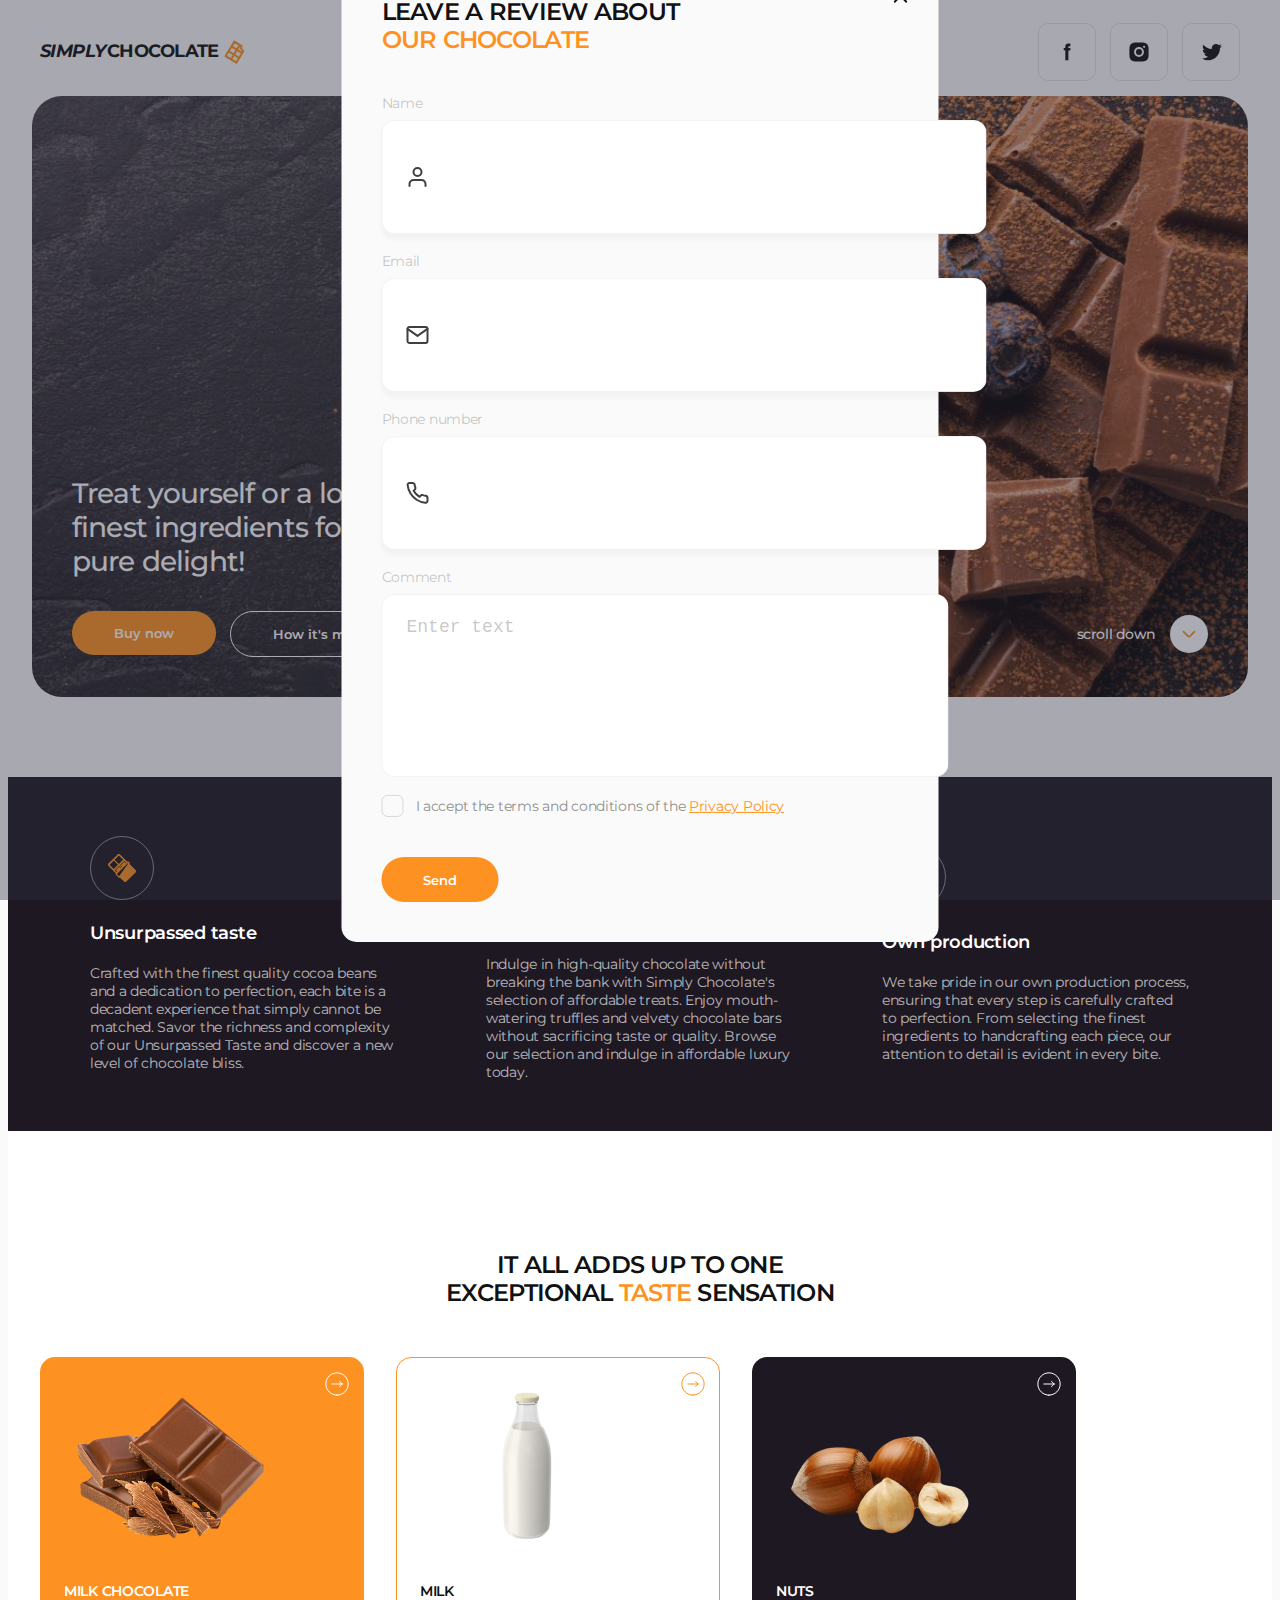
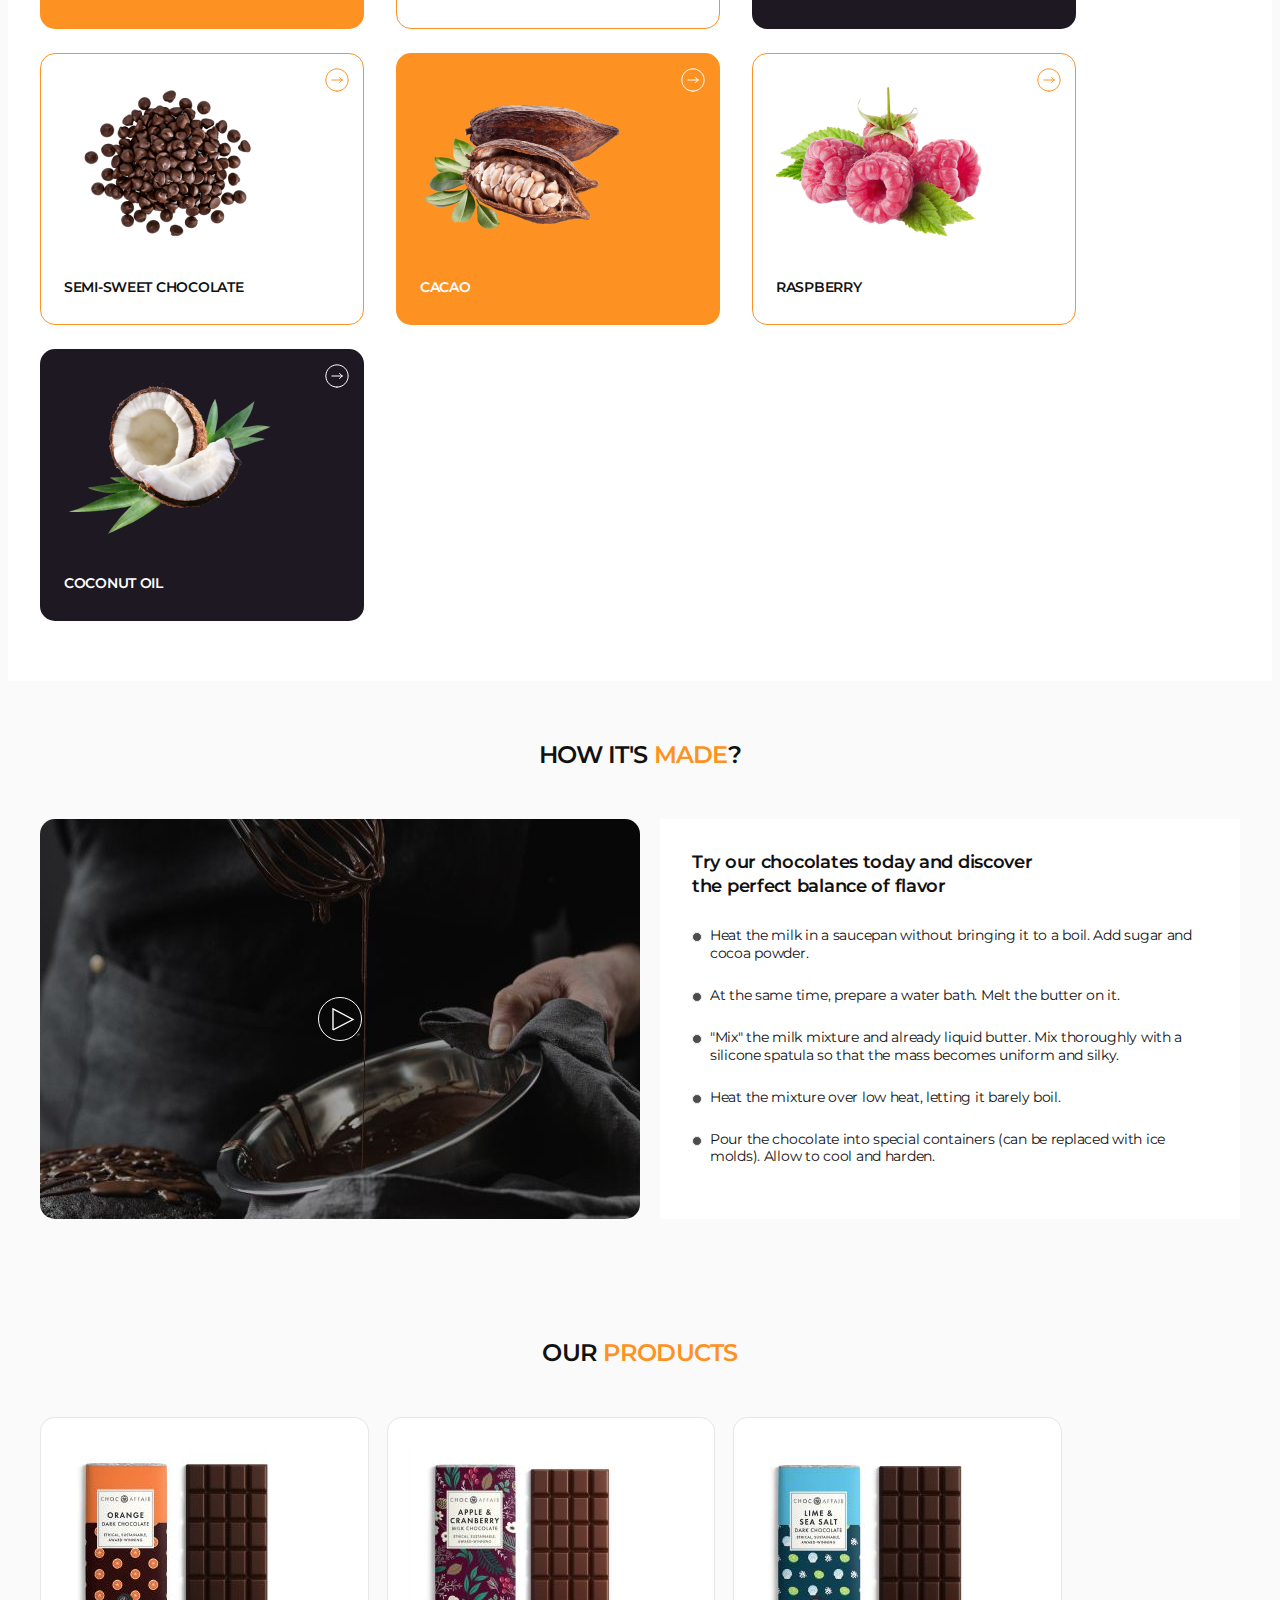
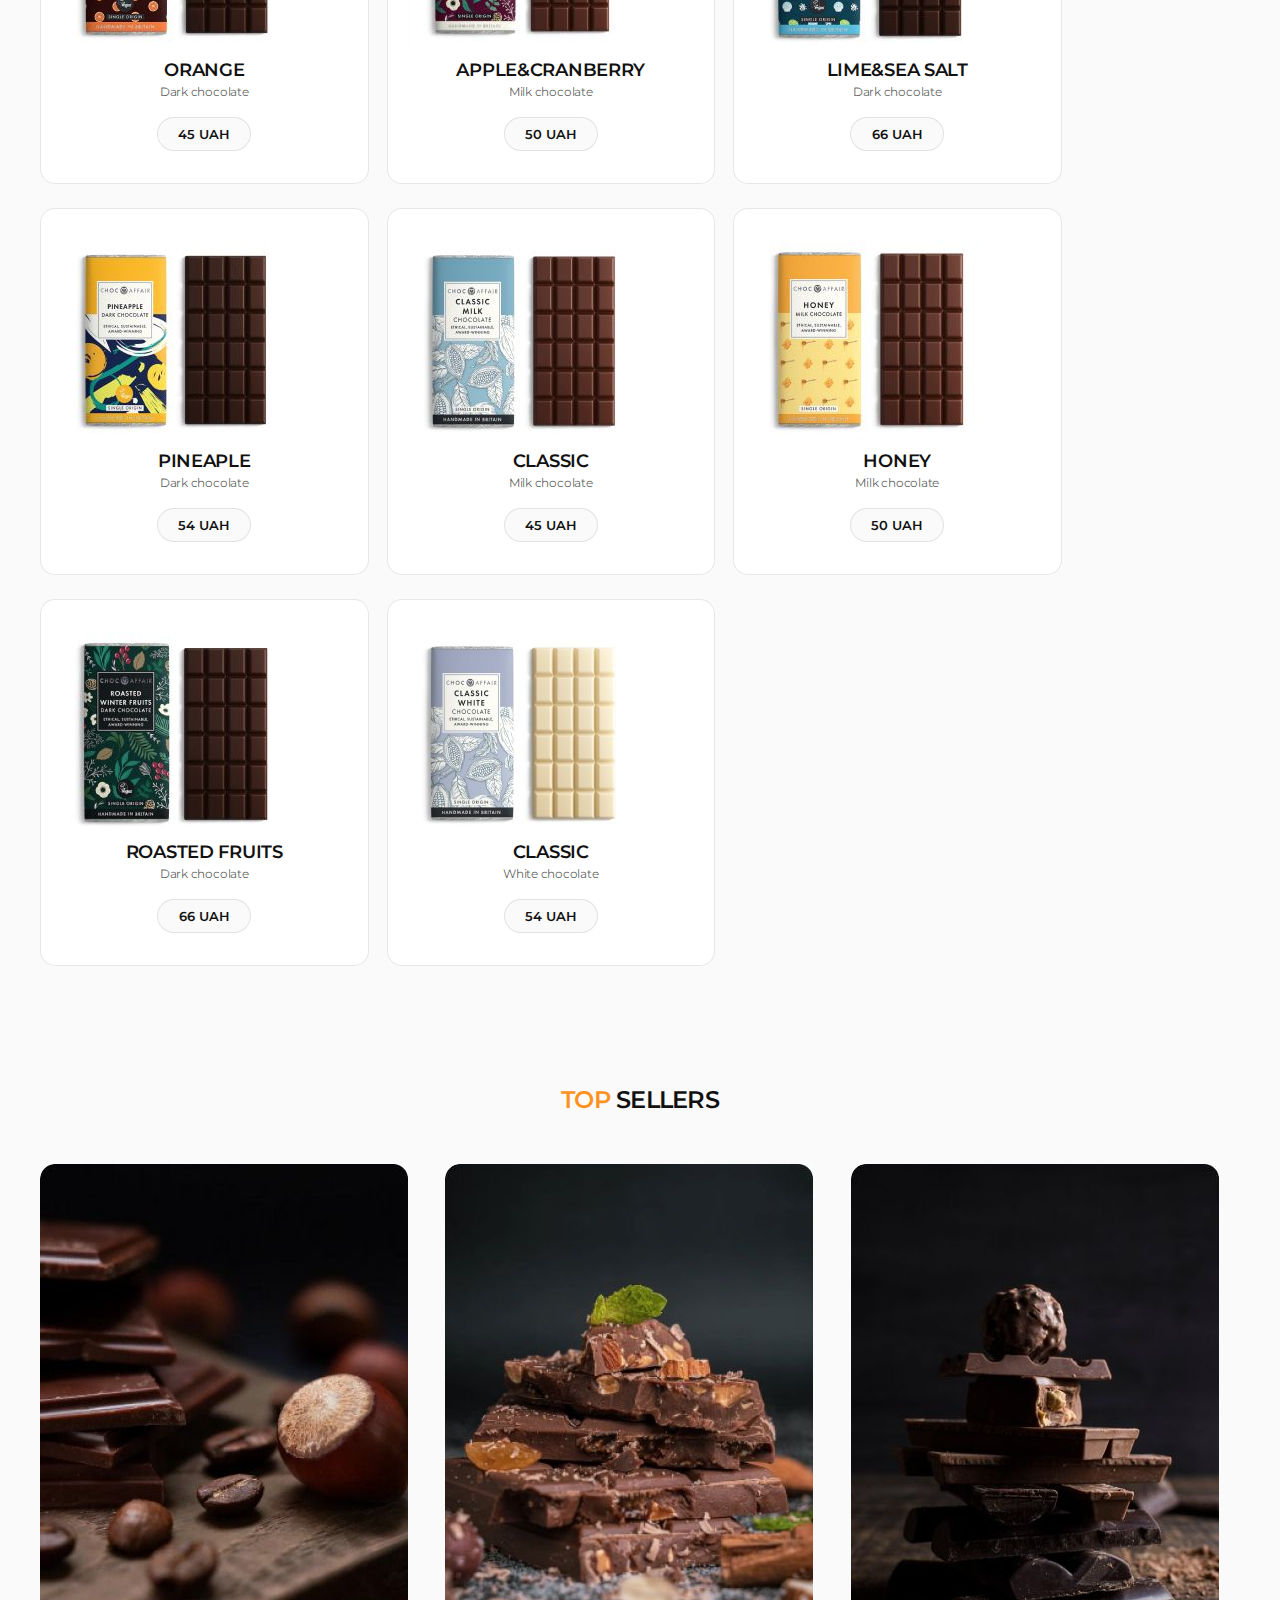
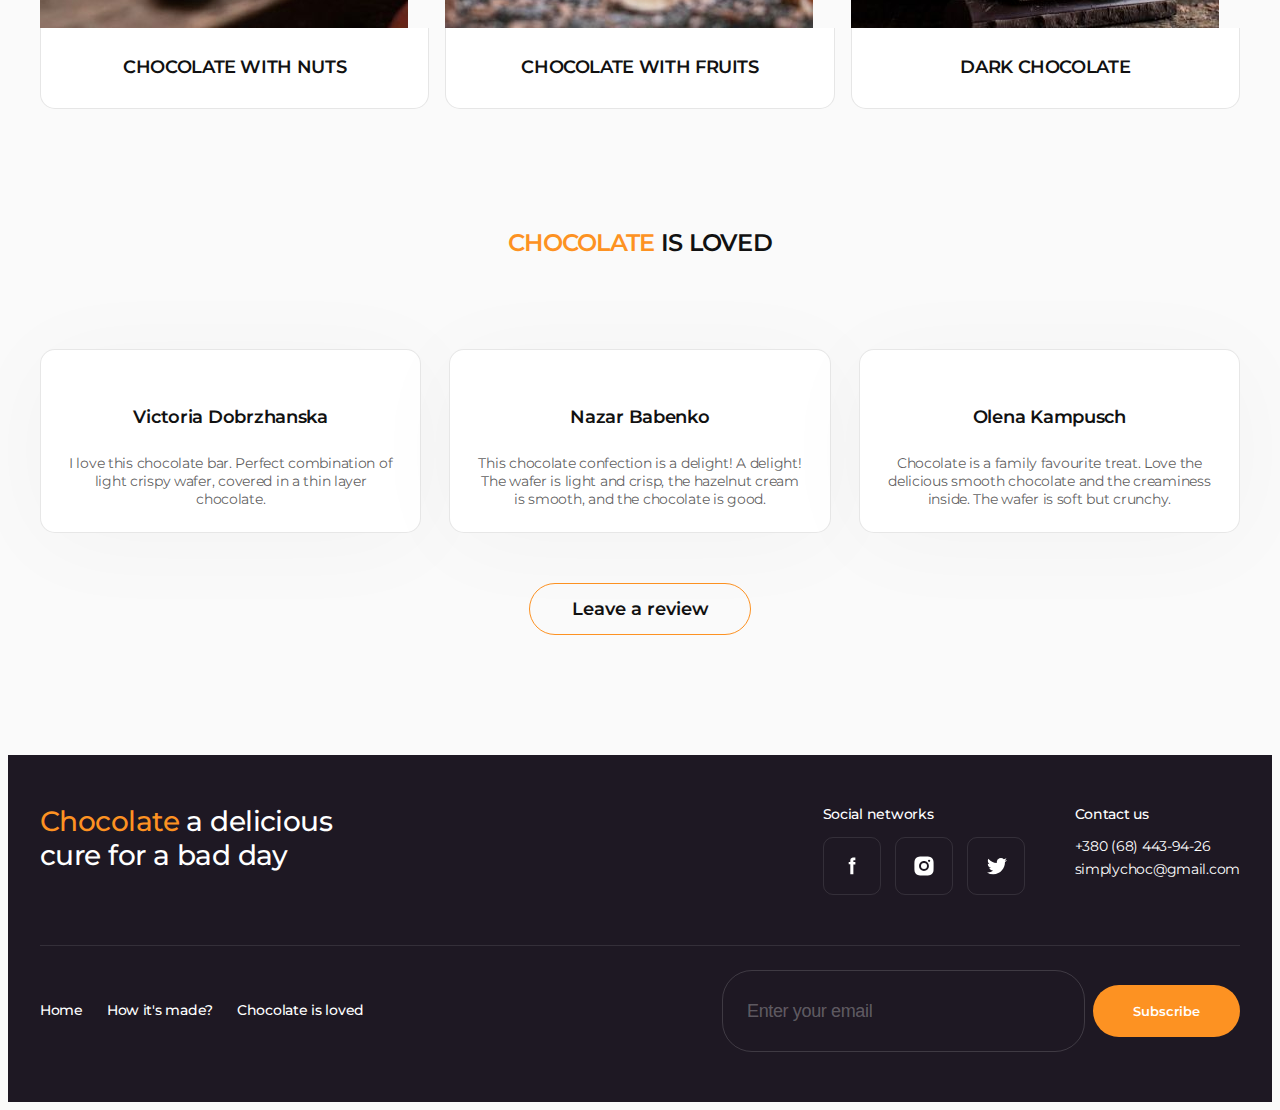
==== commit fb48962c: "modal window done" ====
--- a/index.html
+++ b/index.html
@@ -847,7 +847,7 @@
     </footer>
 
     <!-- Modal -->
-    <div class="backdrop">
+    <div class="backdrop is-open">
       <div class="modal">
         <button class="close-btn" type="button">
           <svg class="icon-close" width="14" height="14">
@@ -927,8 +927,10 @@
                   <use href="./images/icons.svg#icon-tick"></use>
                 </svg>
               </span>
-              I accept the terms and conditions of the
-              <a href="" class="privacy-link">Privacy Policy</a>
+              <span>
+                I accept the terms and conditions of the
+                <a href="" class="privacy-link">Privacy Policy</a>
+              </span>
             </label>
           </div>
           <button class="send-btn" type="submit">Send</button>
--- a/css/styles.css
+++ b/css/styles.css
@@ -1632,19 +1632,28 @@
   top: 50%;
   left: 50%;
   transform: translate(-50%, -50%);
-  padding: 40px;
-  width: 517px;
-  min-height: 794px;
+  padding: 32px 24px;
+  max-width: 517px;
+  width: calc(100% - 64px);
+  min-height: 622px;
   border-radius: 15px;
   background: #fafafa;
 }
 
+@media only screen and (min-width: 768px) {
+  .modal {
+      padding: 40px;
+      width: 517px;
+      min-height: 794px;
+      }
+}
+
 .close-btn {
   position: absolute;
-  top: 24px;
-  right: 24px;
-  width: 28px;
-  height: 28px;
+  top: 14px;
+  right: 14px;
+  width: 24px;
+  height: 24px;
   display: flex;
   justify-content: center;
   align-items: center;
@@ -1653,6 +1662,14 @@
   color: #111;
 }
 
+@media only screen and (min-width: 768px) {
+  .close-btn {
+      top: 24px;
+      right: 24px;
+      width: 28px;
+      height: 28px;
+    }
+}
 .icon-close {
   fill: currentColor;
   transition: fill 300ms ease-in-out, transform 500ms ease-in-out;
@@ -1672,26 +1689,47 @@
 .accent {}
 
 .modal-title {
-  max-width: 298px;
-  margin-bottom: 40px;
+  max-width: 255px;
+  margin-bottom: 32px;
   color: #111;
-  font-size: 24px;
+  font-size: 20px;
   font-weight: 600;
-  line-height: 1.17;
+  line-height: 1.2;
   letter-spacing: -0.03em;
   text-transform: uppercase;
 }
 
+@media only screen and (min-width: 768px) {
+  .modal-title {
+      max-width: 298px;
+      margin-bottom: 40px;
+           font-size: 24px;
+      line-height: 1.17;
+    }
+}
+
 .review-form {}
 
 .input-wrapper {
-  margin-bottom: 18px;
+  margin-bottom: 14px;
+}
+
+@media only screen and (min-width: 768px) {
+  .input-wrapper {
+      margin-bottom: 18px;
+    }
 }
 
 .input-label {
   display: block;
-  margin-bottom: 8px;
+  margin-bottom: 4px;
   color: rgba(64, 64, 64, 0.3);
+}
+
+@media only screen and (min-width: 768px) {
+  .input-label {
+      margin-bottom: 8px;
+    }
 }
 
 .input {
@@ -1699,19 +1737,30 @@
 }
 
 .input-field {
-  min-width: 100%;
-  min-height: 68px;
-  padding: 22px 24px;
-  padding-left: 62px;
+  width: 100%;
+  min-height: 46px;
+  padding: 14px 18px;
+  padding-left: 43px;
   align-items: center;
   align-self: stretch;
   color: #404040;
-  font-size: 18px;
-  border-radius: 13px;
+  font-size: 14px;
+  border-radius: 8px;
   border: 1.5px solid rgba(17, 17, 17, 0.05);
   box-shadow: 0px 5.445px 5.445px 0px rgba(0, 0, 0, 0.03);
   outline: transparent;
   transition: border-color 300ms ease-in-out;
+}
+
+@media only screen and (min-width: 768px) {
+  .input-field {
+      min-width: 100%;
+      min-height: 68px;
+      padding: 22px 24px;
+      padding-left: 62px;
+      font-size: 18px;
+      border-radius: 13px;
+    }
 }
 
 .input-field:not(:placeholder-shown):valid {
@@ -1740,6 +1789,19 @@
   transition: stroke 300ms ease-in-out;
 }
 
+@media only screen and (max-width: 767.98px) {
+  .input-icon {
+      position: absolute;
+      top: 50%;
+      left: 18px;
+      width: 18px;
+      height: 18px;
+      transform: translateY(-50%);
+      fill: transparent;
+      stroke: #404040;
+      transition: stroke 300ms ease-in-out;
+    }
+}
 .input-field:focus {
   border-color: #fd9222;
 }
@@ -1751,38 +1813,76 @@
 .textarea {
   display: block;
   width: 100%;
-  height: 137px;
-  padding: 22px 24px;
+  height: 91px;
+  margin-bottom: 18px;
+  padding: 14px 18px;
   color: #404040;
-  font-size: 18px;
-  border-radius: 13px;
+  font-size: 14px;
+  border-radius: 8px;
   border: 1.5px solid rgba(17, 17, 17, 0.05);
   resize: none;
   outline: transparent;
   transition: border-color 300ms ease-in-out;
 }
 
+@media only screen and (min-width: 768px) {
+.textarea {
+    height: 137px;
+    padding: 22px 24px;
+    font-size: 18px;
+    border-radius: 13px;
+  }
+}
+
 .textarea:focus {
   border-color: #fd9222;
 }
 
 .textarea::placeholder {
   color: rgba(64, 64, 64, 0.3);
-  font-size: 18px;
+  font-size: 14px;
+}
+
+@media only screen and (min-width: 768px) {
+  .textarea::placeholder {
+      font-size: 18px;
+    }
 }
 
 .checkbox-wrapper {
-  margin-bottom: 40px;
+  margin-bottom: 32px;
+}
+
+@media only screen and (min-width: 768px) {
+  .checkbox-wrapper {
+      margin-bottom: 40px;
+    }
 }
 
 .checkbox {}
 
-.checkbox-label {}
+.checkbox-label {
+      display: flex;
+      width: 100%;
+      align-items: center;
+      color: rgba(64, 64, 64, 0.60);
+      font-size: 12px;
+      line-height: 1.33;
+      letter-spacing: -0.02em;
+    }
+
+    @media only screen and (min-width: 768px) {
+      .checkbox-label {
+          font-size: 14px;
+          line-height: normal;
+        }
+    }
 
 .checkbox-icon {
   display: inline-flex;
   align-items: center;
   justify-content: center;
+  flex-shrink: 0;
   width: 20px;
   height: 20px;
   margin-right: 12px;
@@ -1817,15 +1917,23 @@
 }
 
 .send-btn {
-  min-width: 117px;
-  min-height: 45px;
-  padding: 14px 40px;
+  min-width: 93px;
+  min-height: 41px;
+  padding: 12px 28px;
   color: #fff;
   font-weight: 600;
   border-radius: 100px;
   background: #fd9222;
   outline: transparent;
   transition: color 300ms ease-in-out, background-color 300ms ease-in-out;
+}
+
+@media only screen and (min-width: 768px) {
+  .send-btn {
+      min-width: 117px;
+      min-height: 45px;
+      padding: 14px 40px;
+    }
 }
 
 .send-btn:hover,
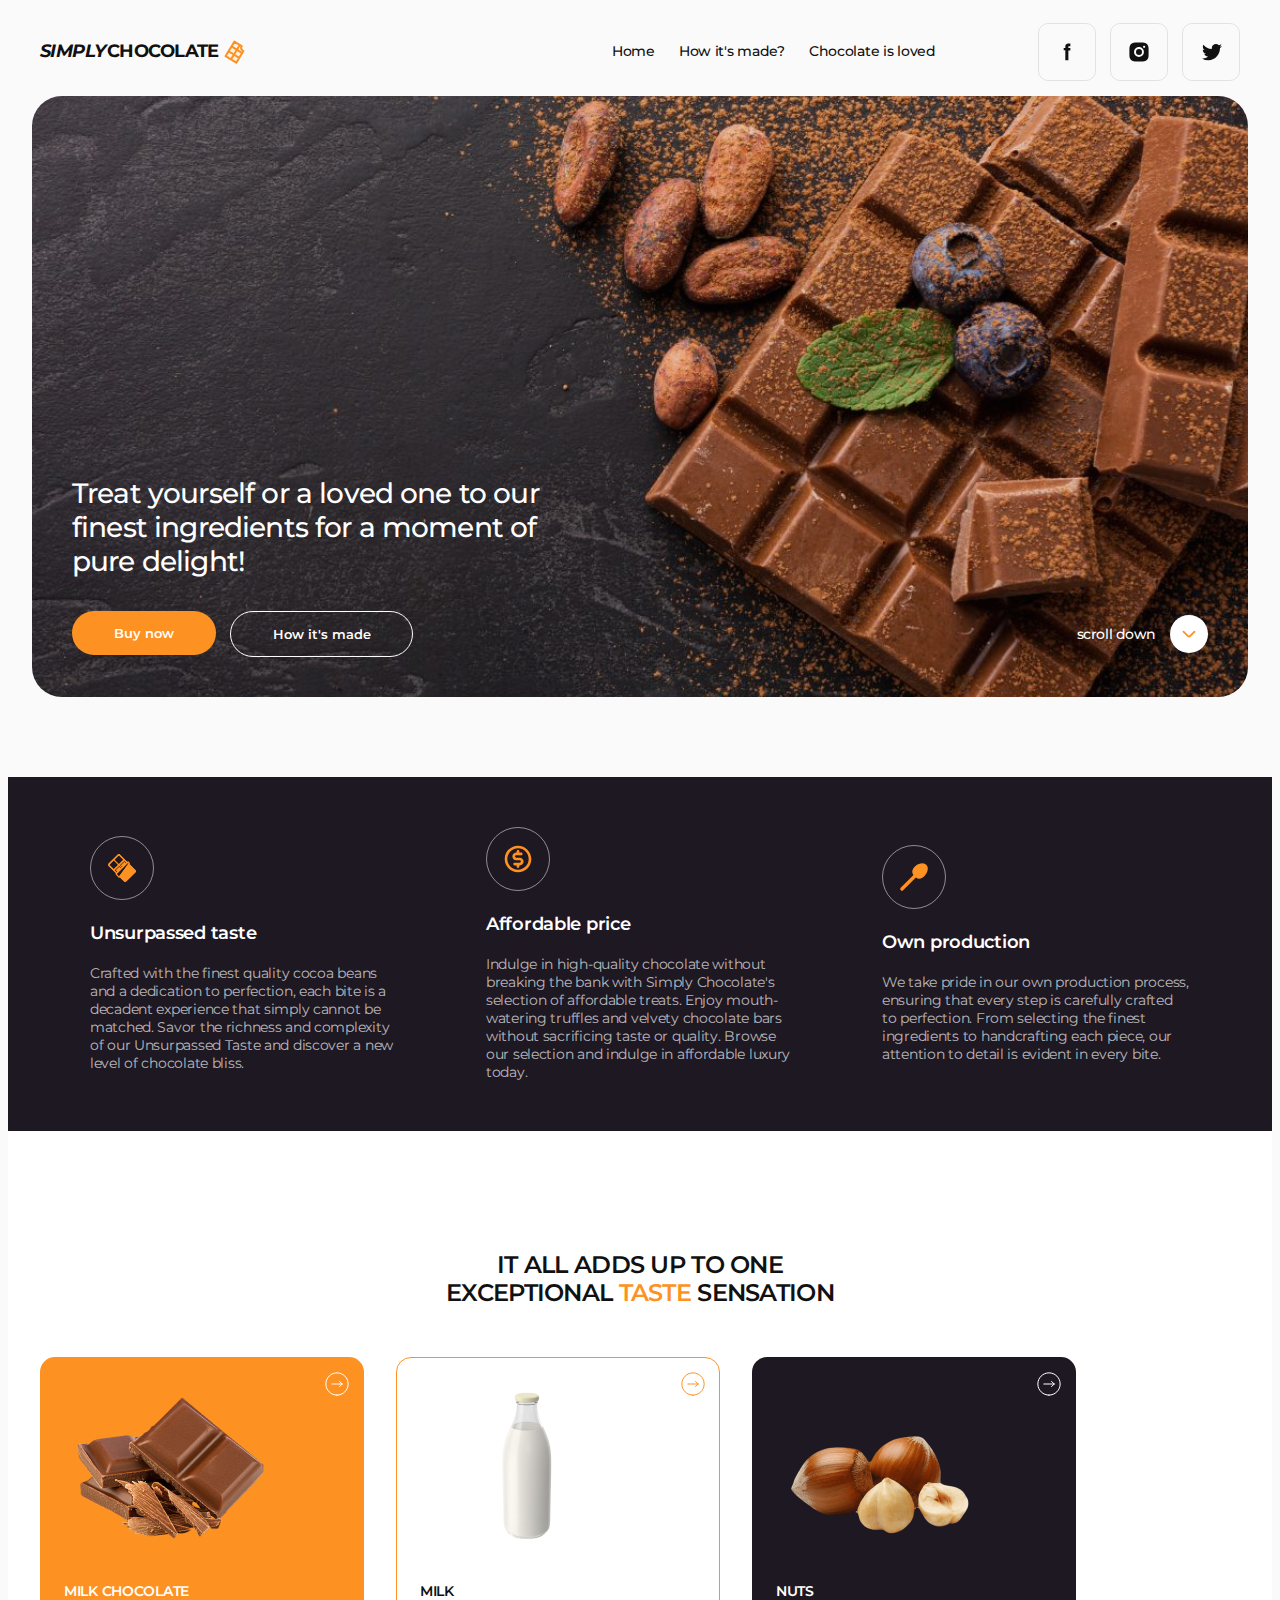
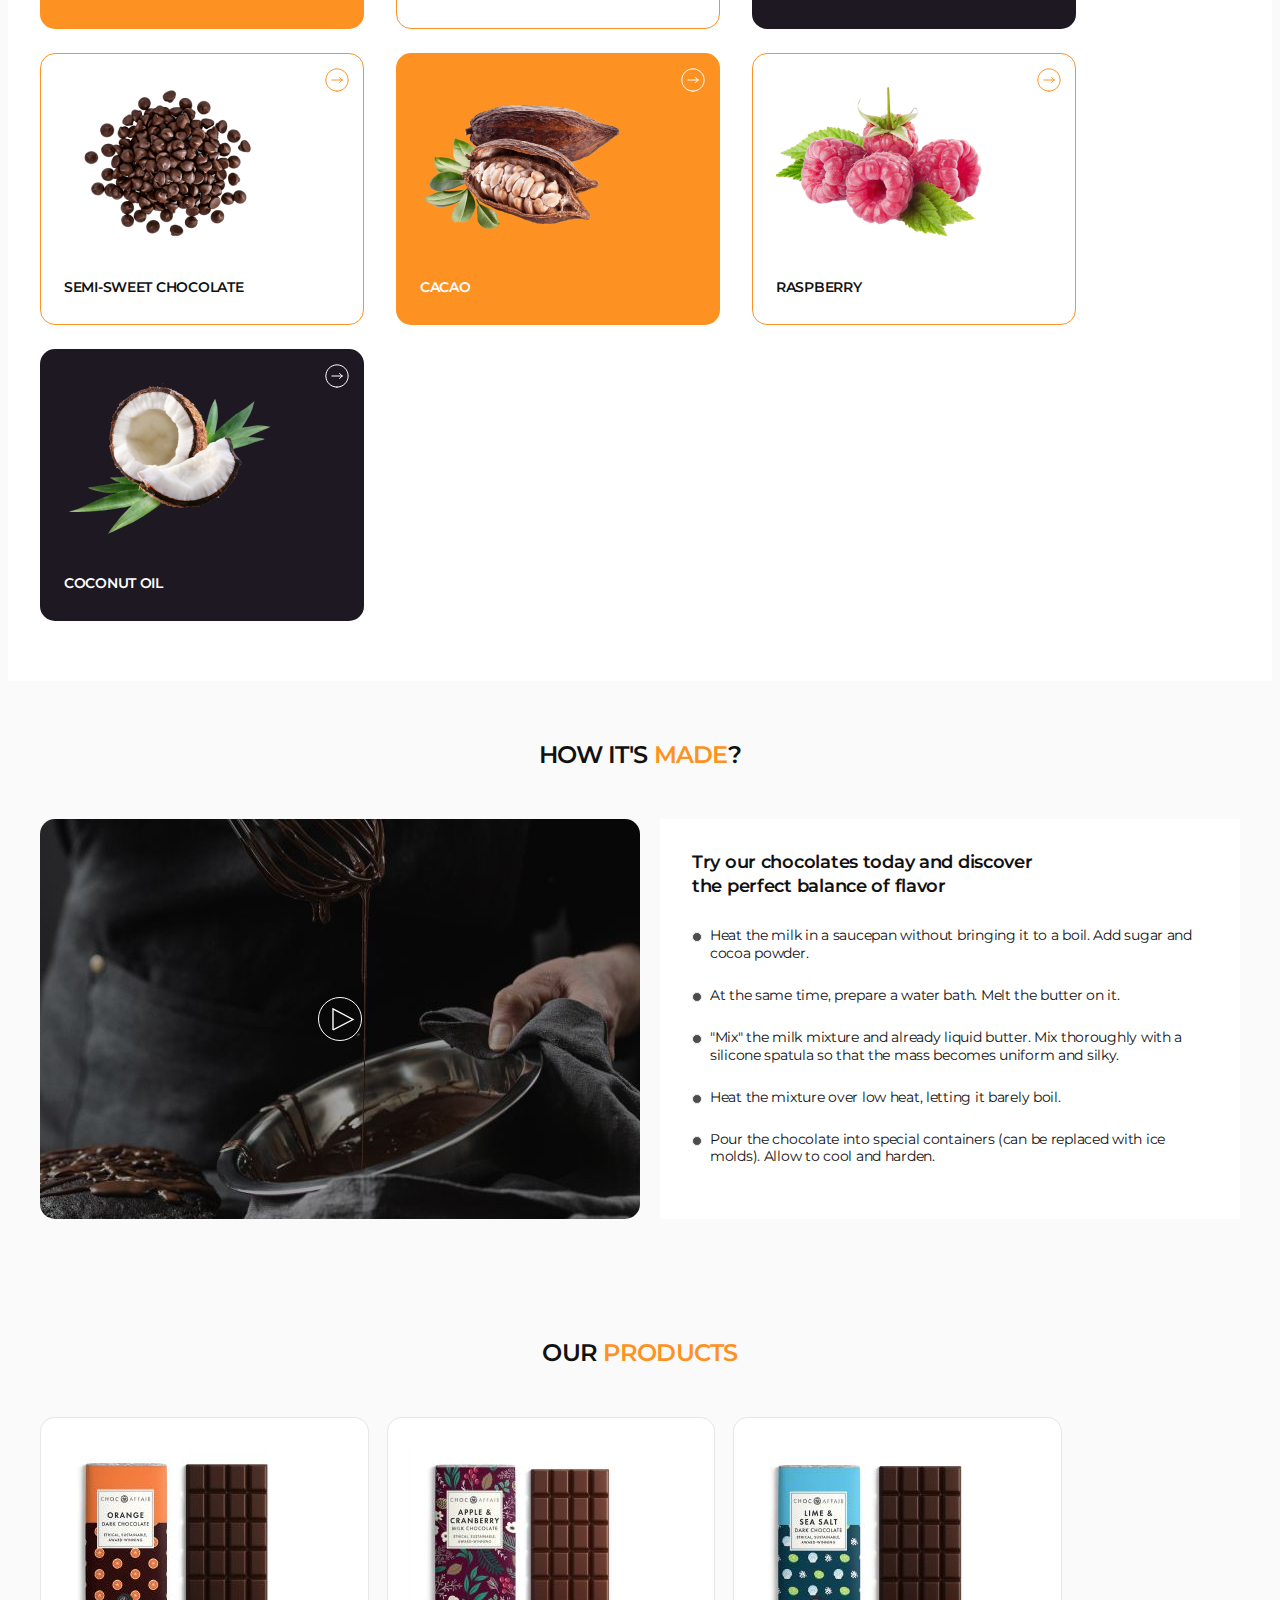
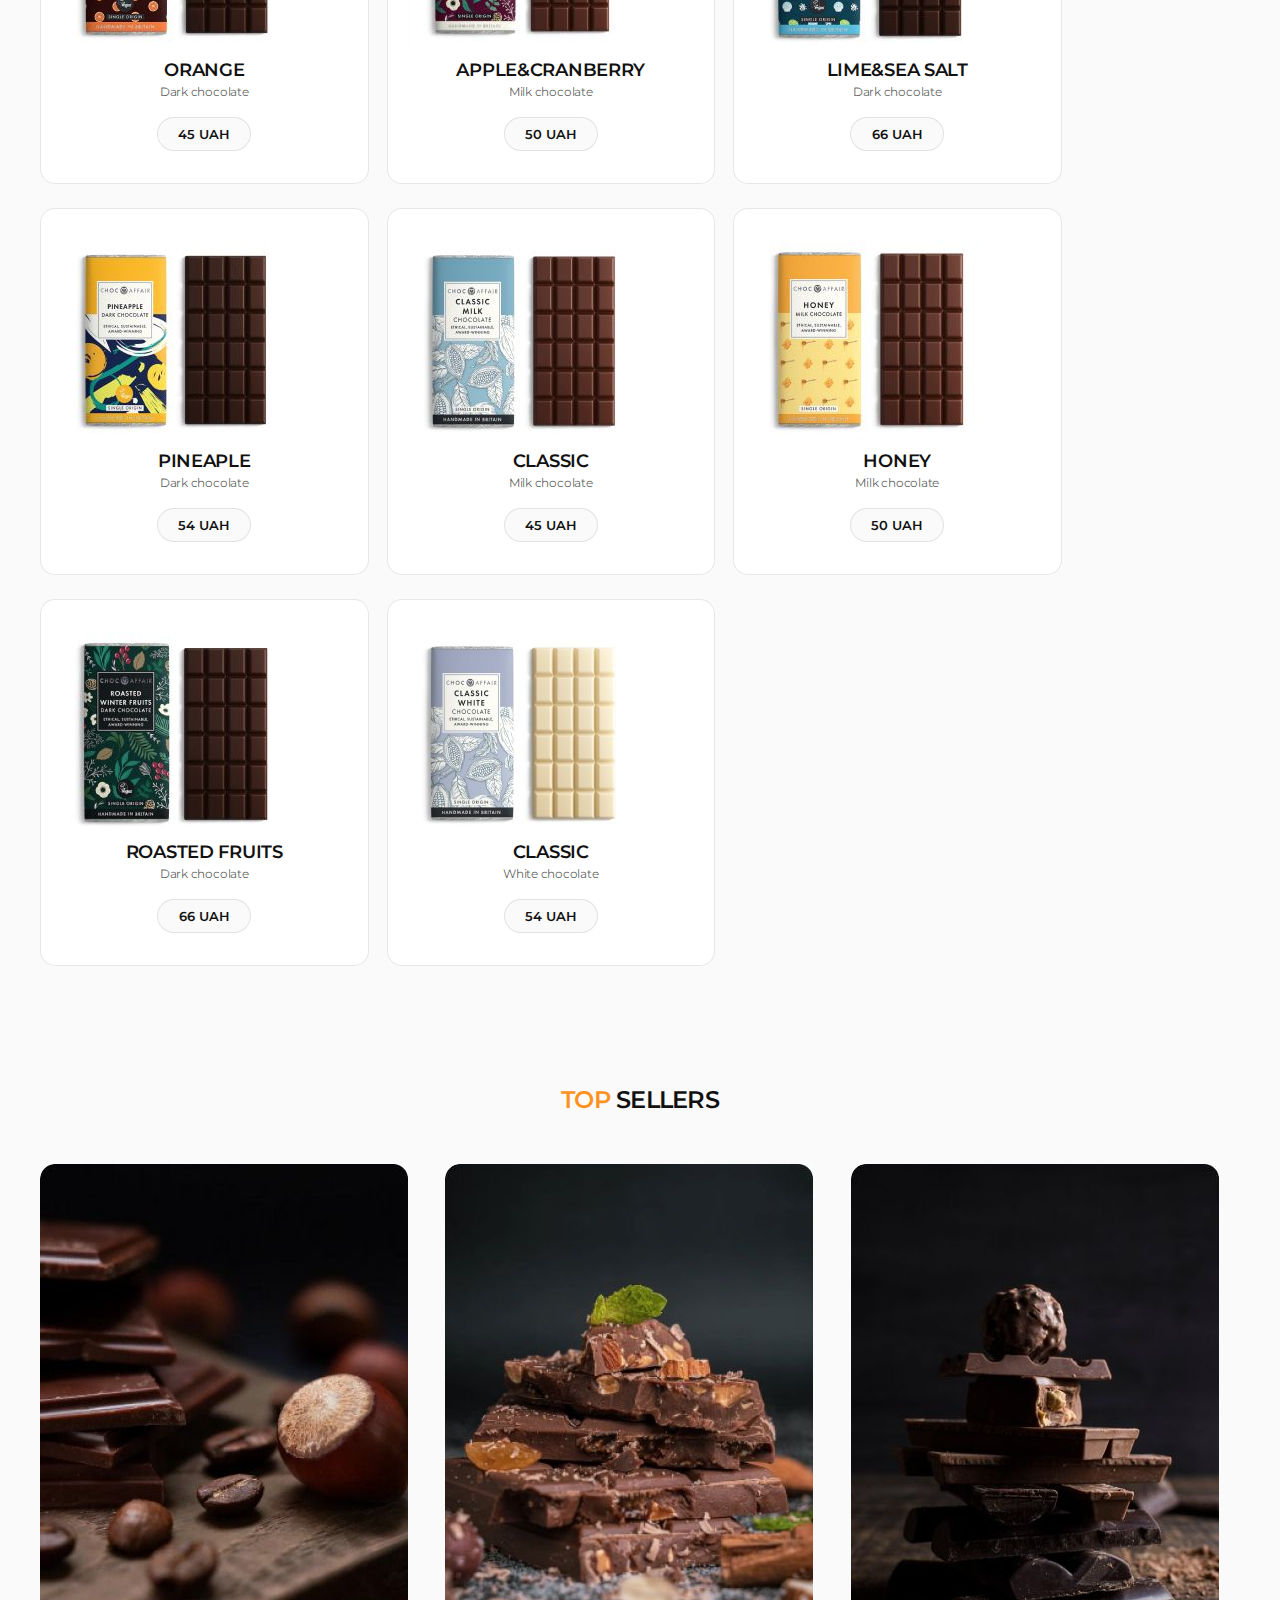
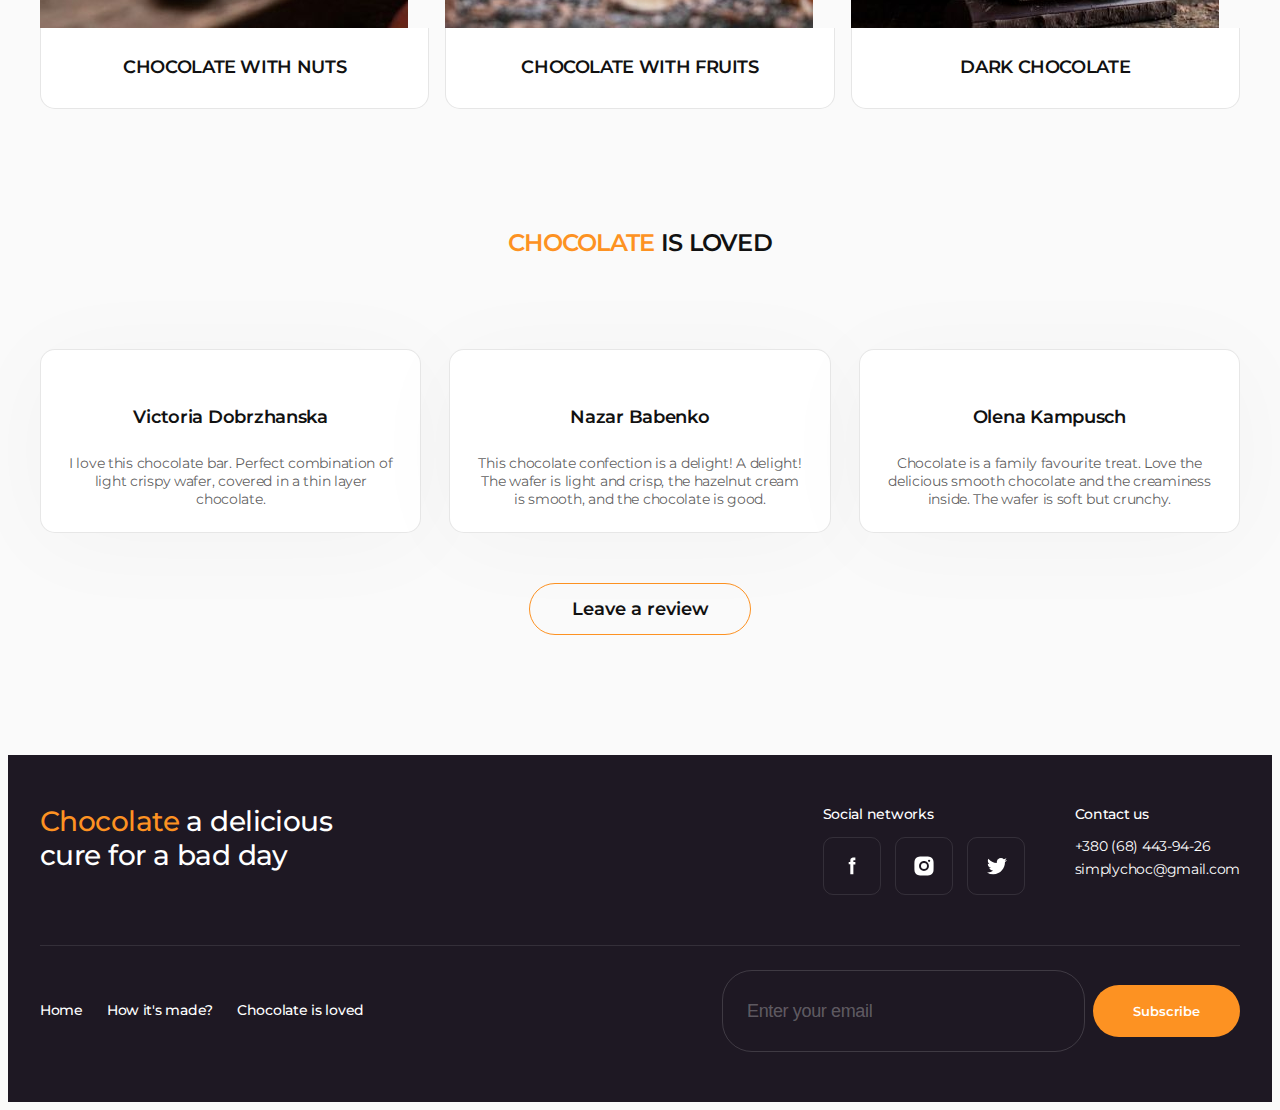
==== commit 7a832104: "is-open removed by default" ====
--- a/index.html
+++ b/index.html
@@ -847,7 +847,7 @@
     </footer>
 
     <!-- Modal -->
-    <div class="backdrop is-open">
+    <div class="backdrop">
       <div class="modal">
         <button class="close-btn" type="button">
           <svg class="icon-close" width="14" height="14">
@@ -940,20 +940,20 @@
 
     <!-- Mobile menu -->
     <div class="mobile-menu">
-      <button class="menu-close-btn" type="button">
+      <button class="menu-close-btn close-menu" type="button">
         <svg class="menu-icon-close" width="14" height="14">
           <use href="./images/icons.svg#icon-close"></use>
         </svg>
       </button>
 
       <ul class="menu-nav-list">
-        <li class="menu-nav-item active">
+        <li class="menu-nav-item active close-menu">
           <a class="menu-nav-link" href="./index.html">Home</a>
         </li>
-        <li class="menu-nav-item">
+        <li class="menu-nav-item close-menu">
           <a class="menu-nav-link" href="#made">How it's made?</a>
         </li>
-        <li class="menu-nav-item">
+        <li class="menu-nav-item close-menu">
           <a class="menu-nav-link" href="#reviews">Chocolate is loved</a>
         </li>
       </ul>
